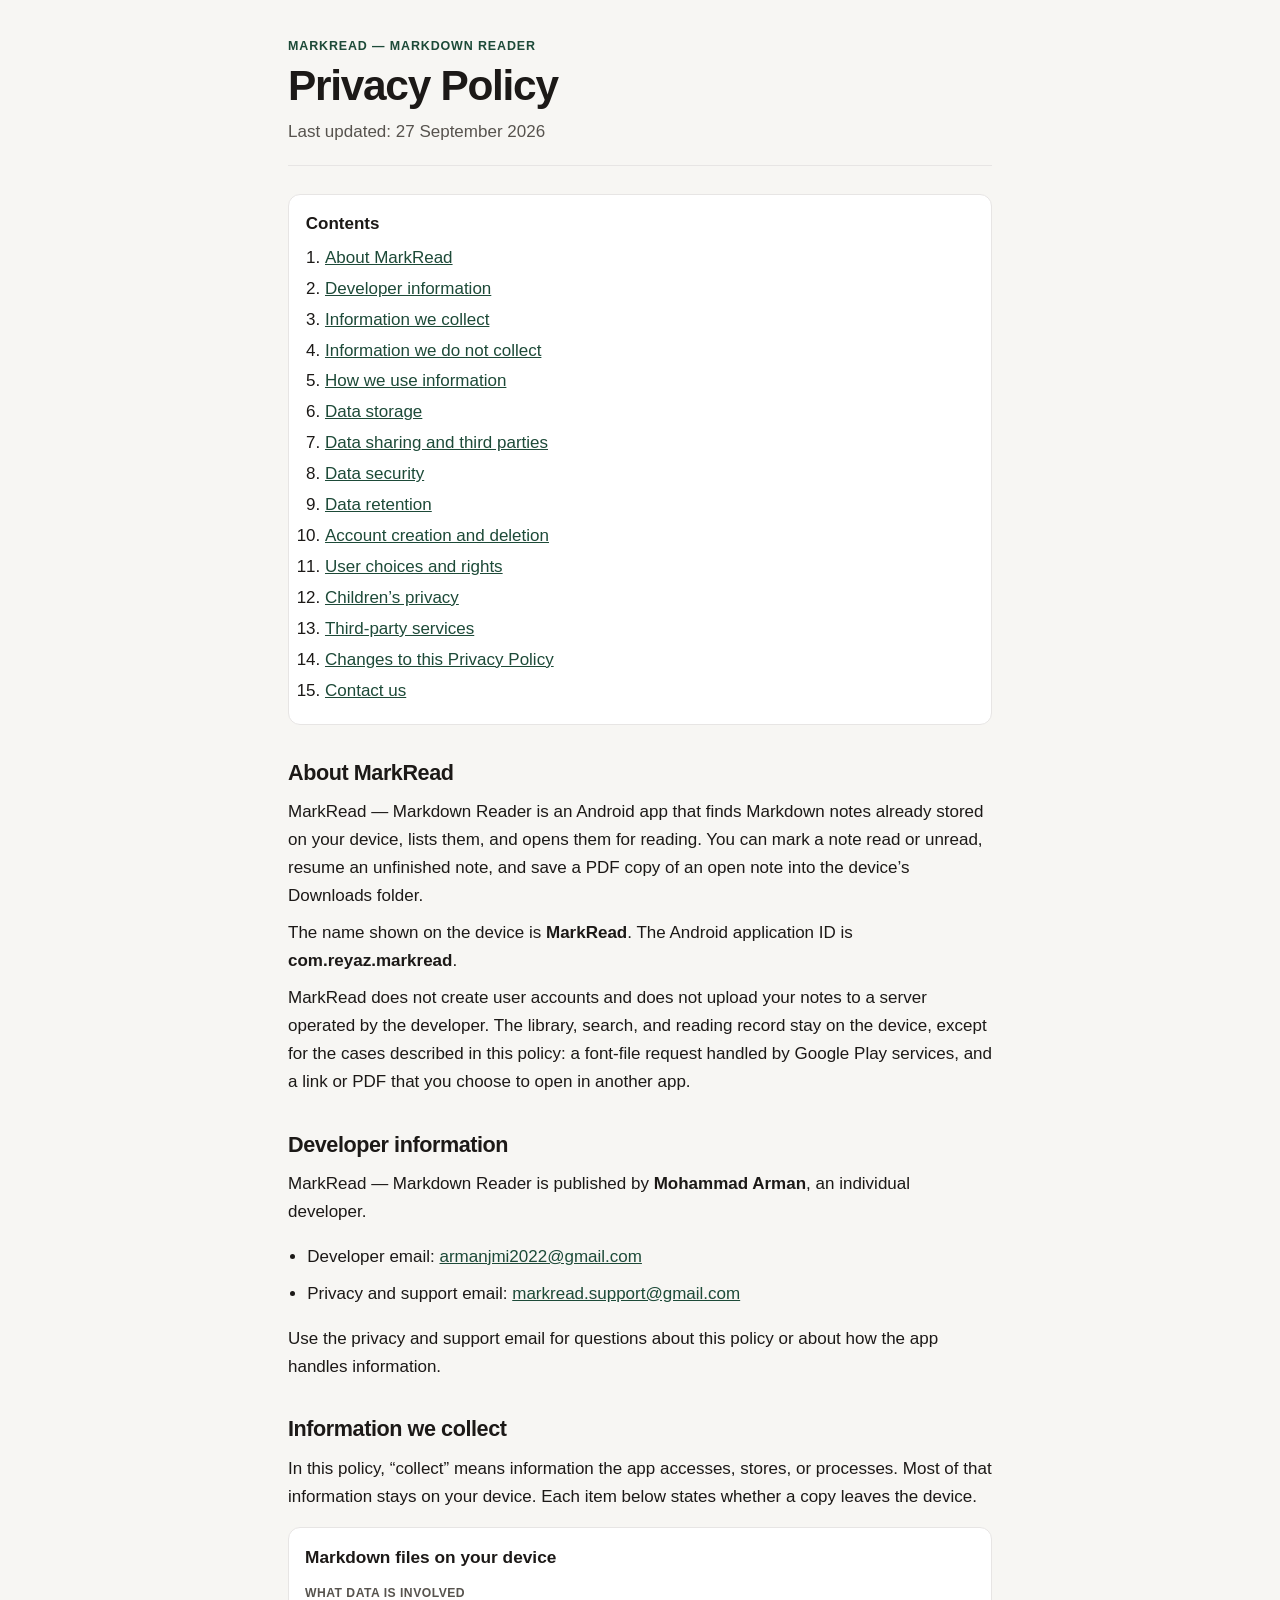
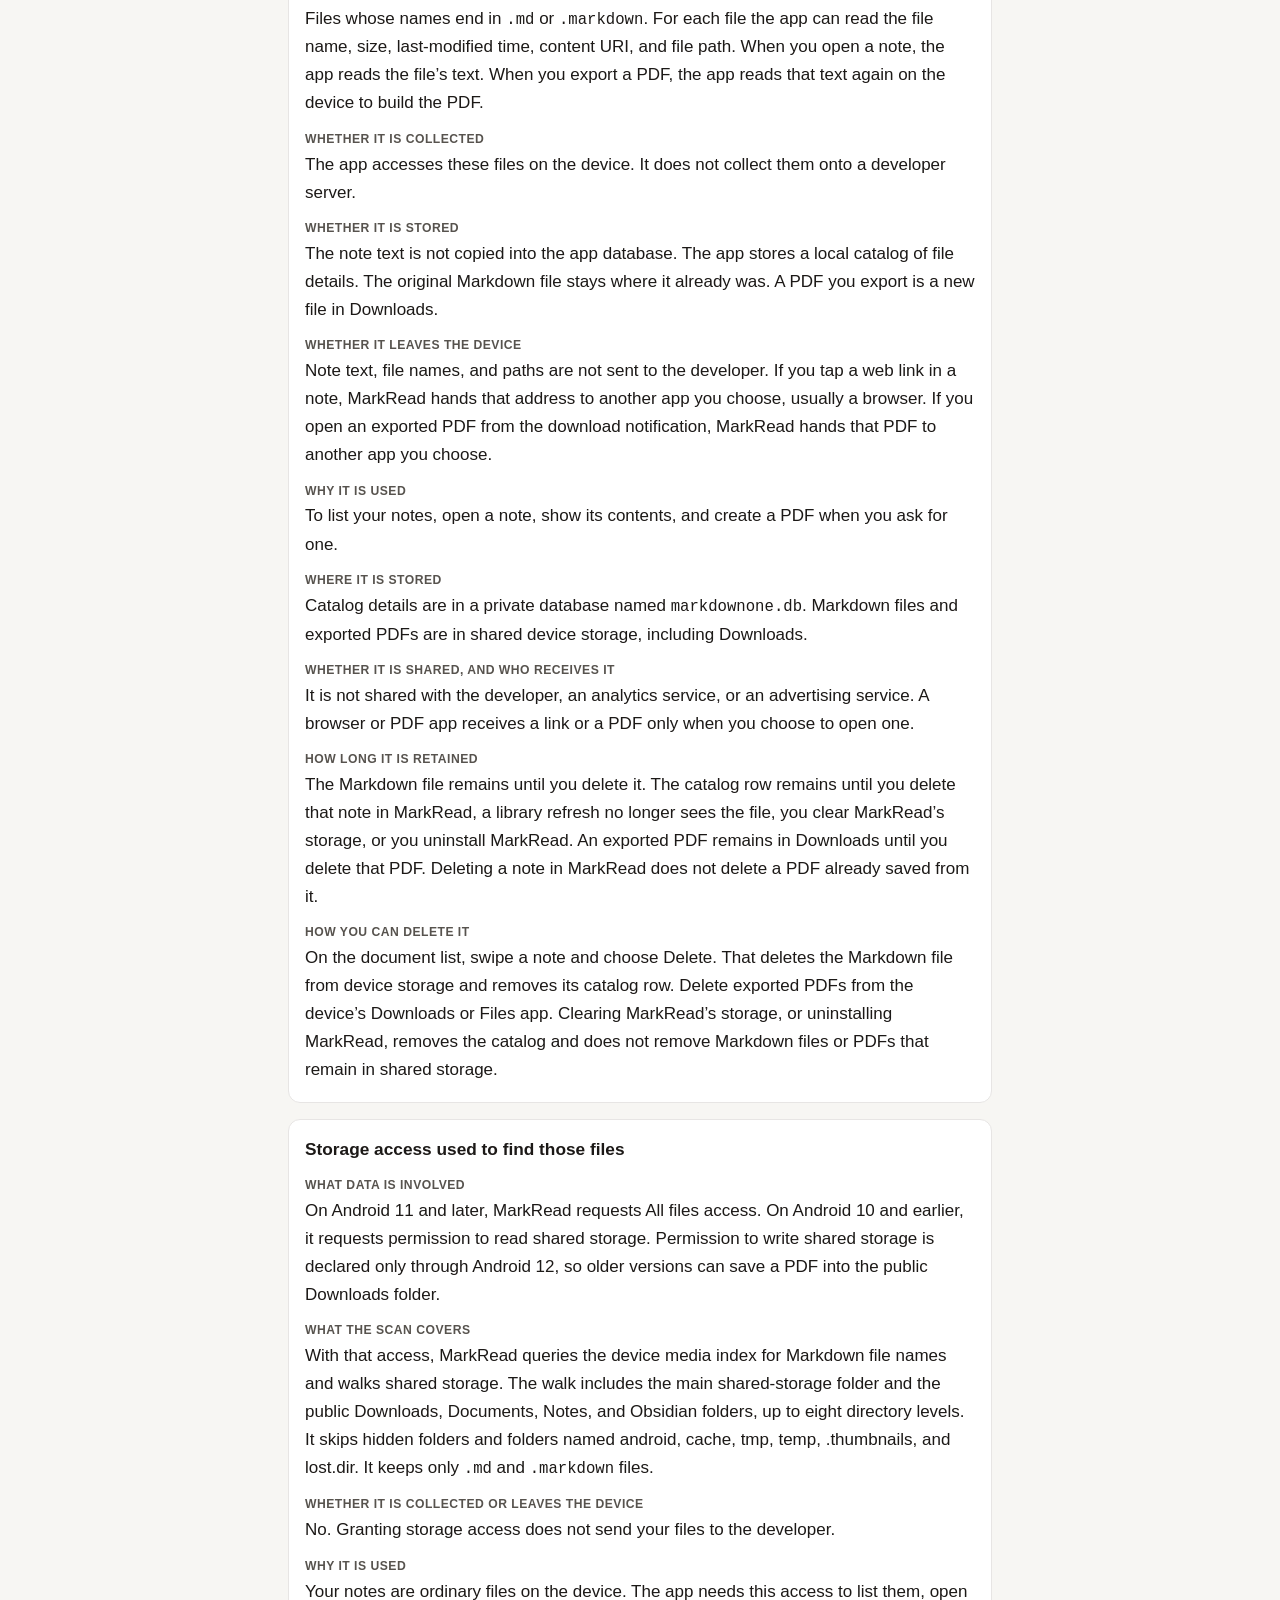
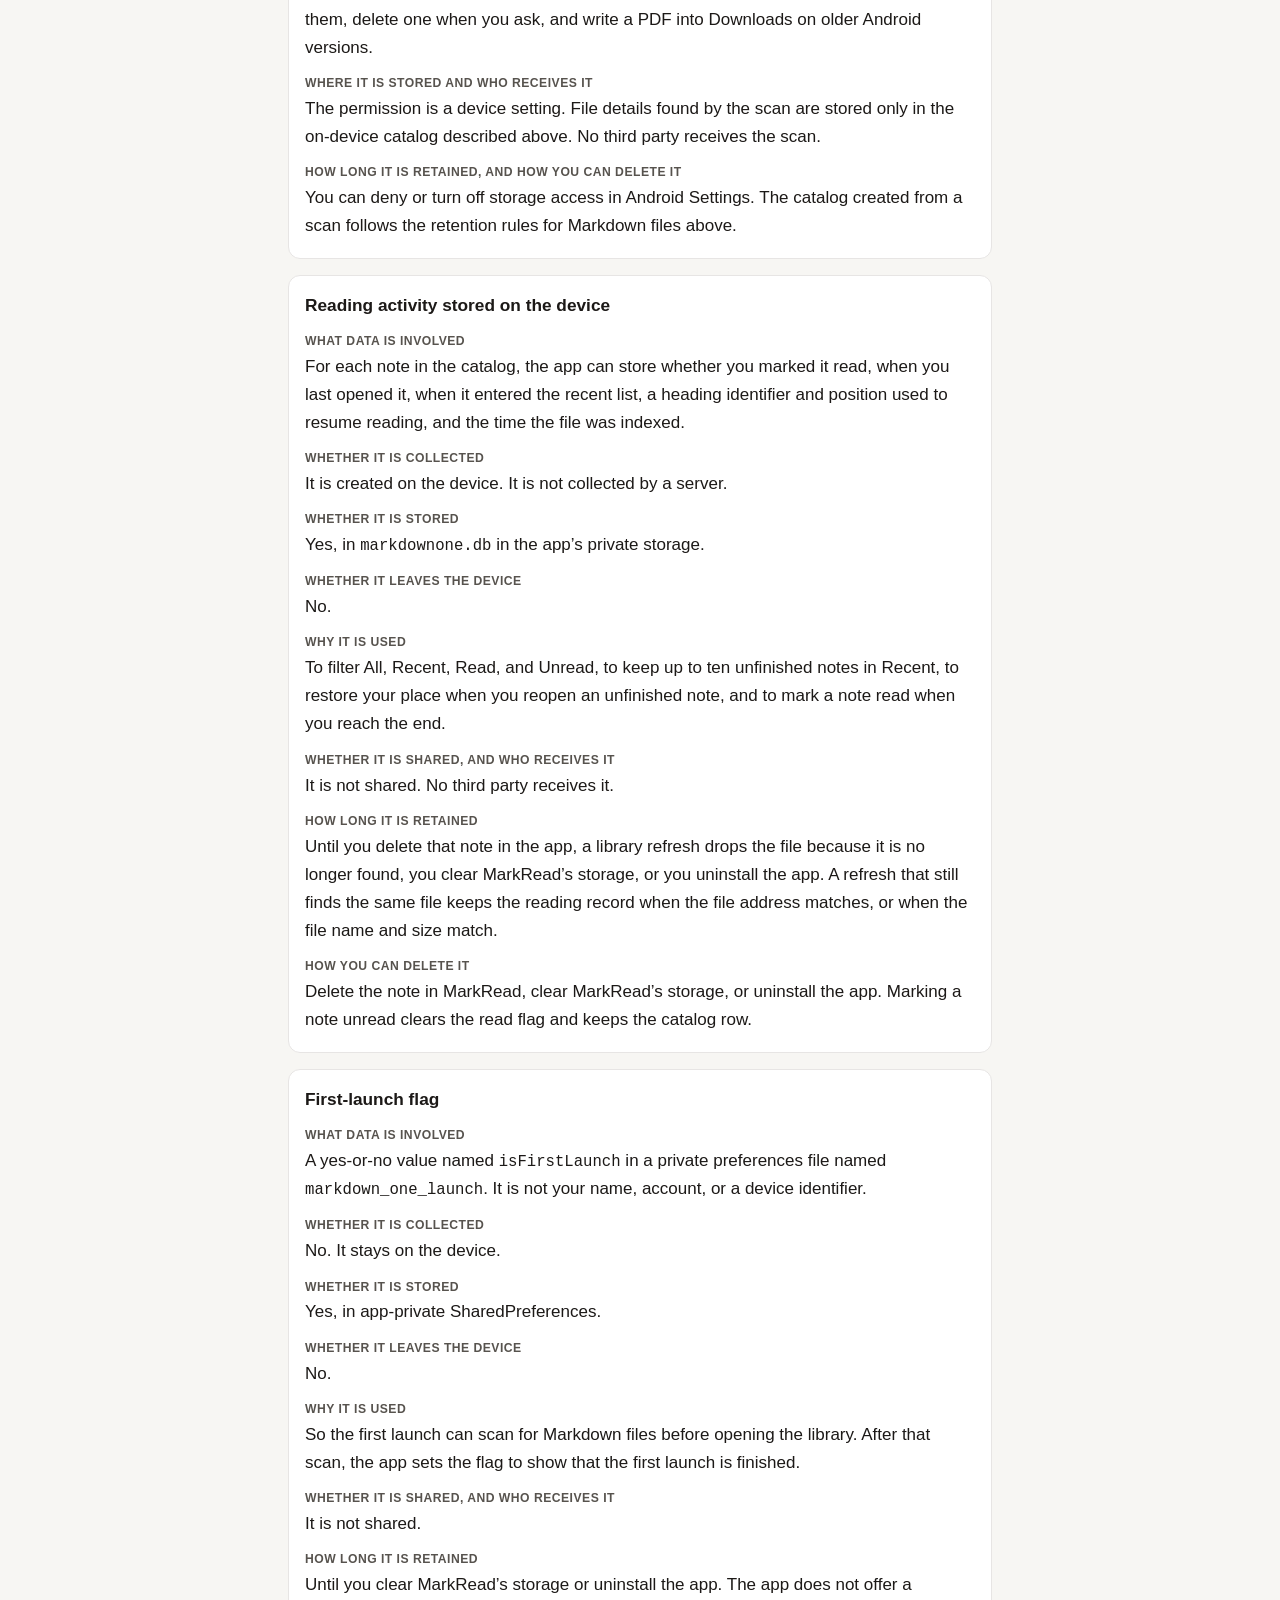
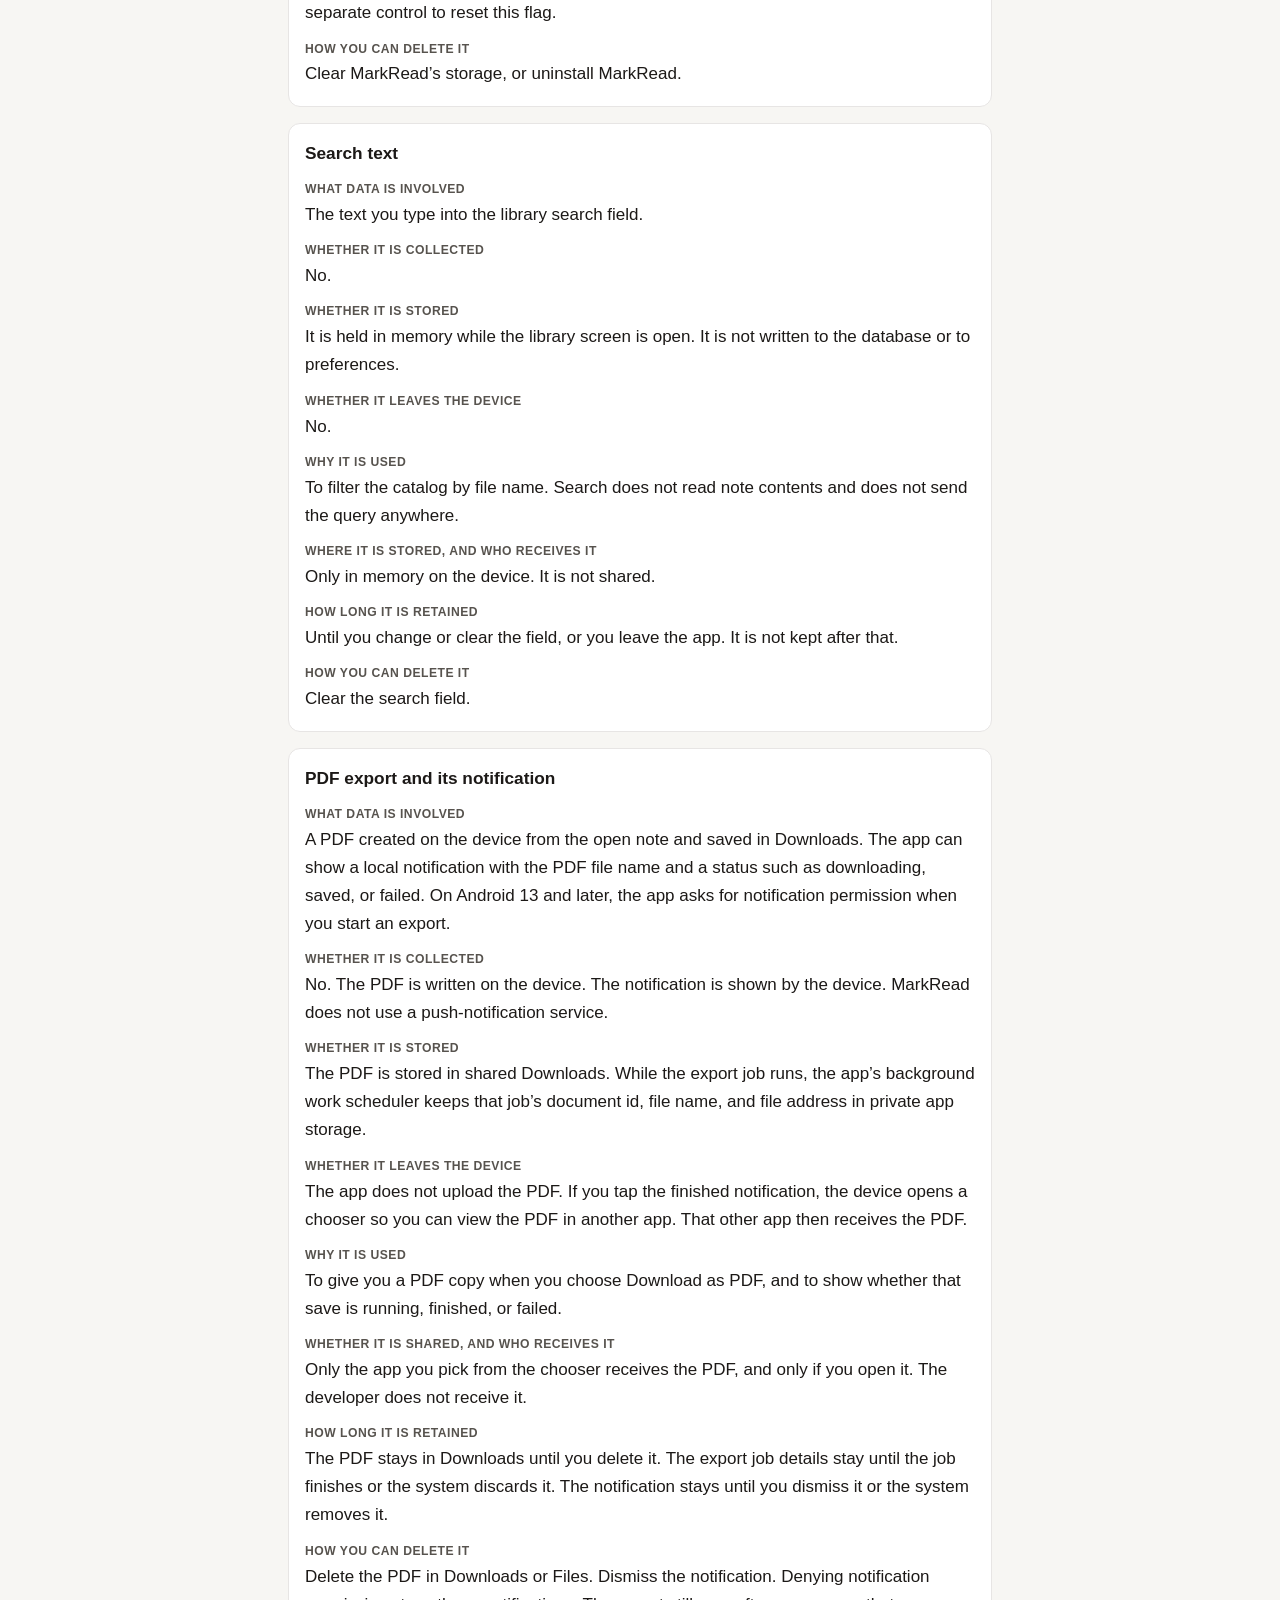
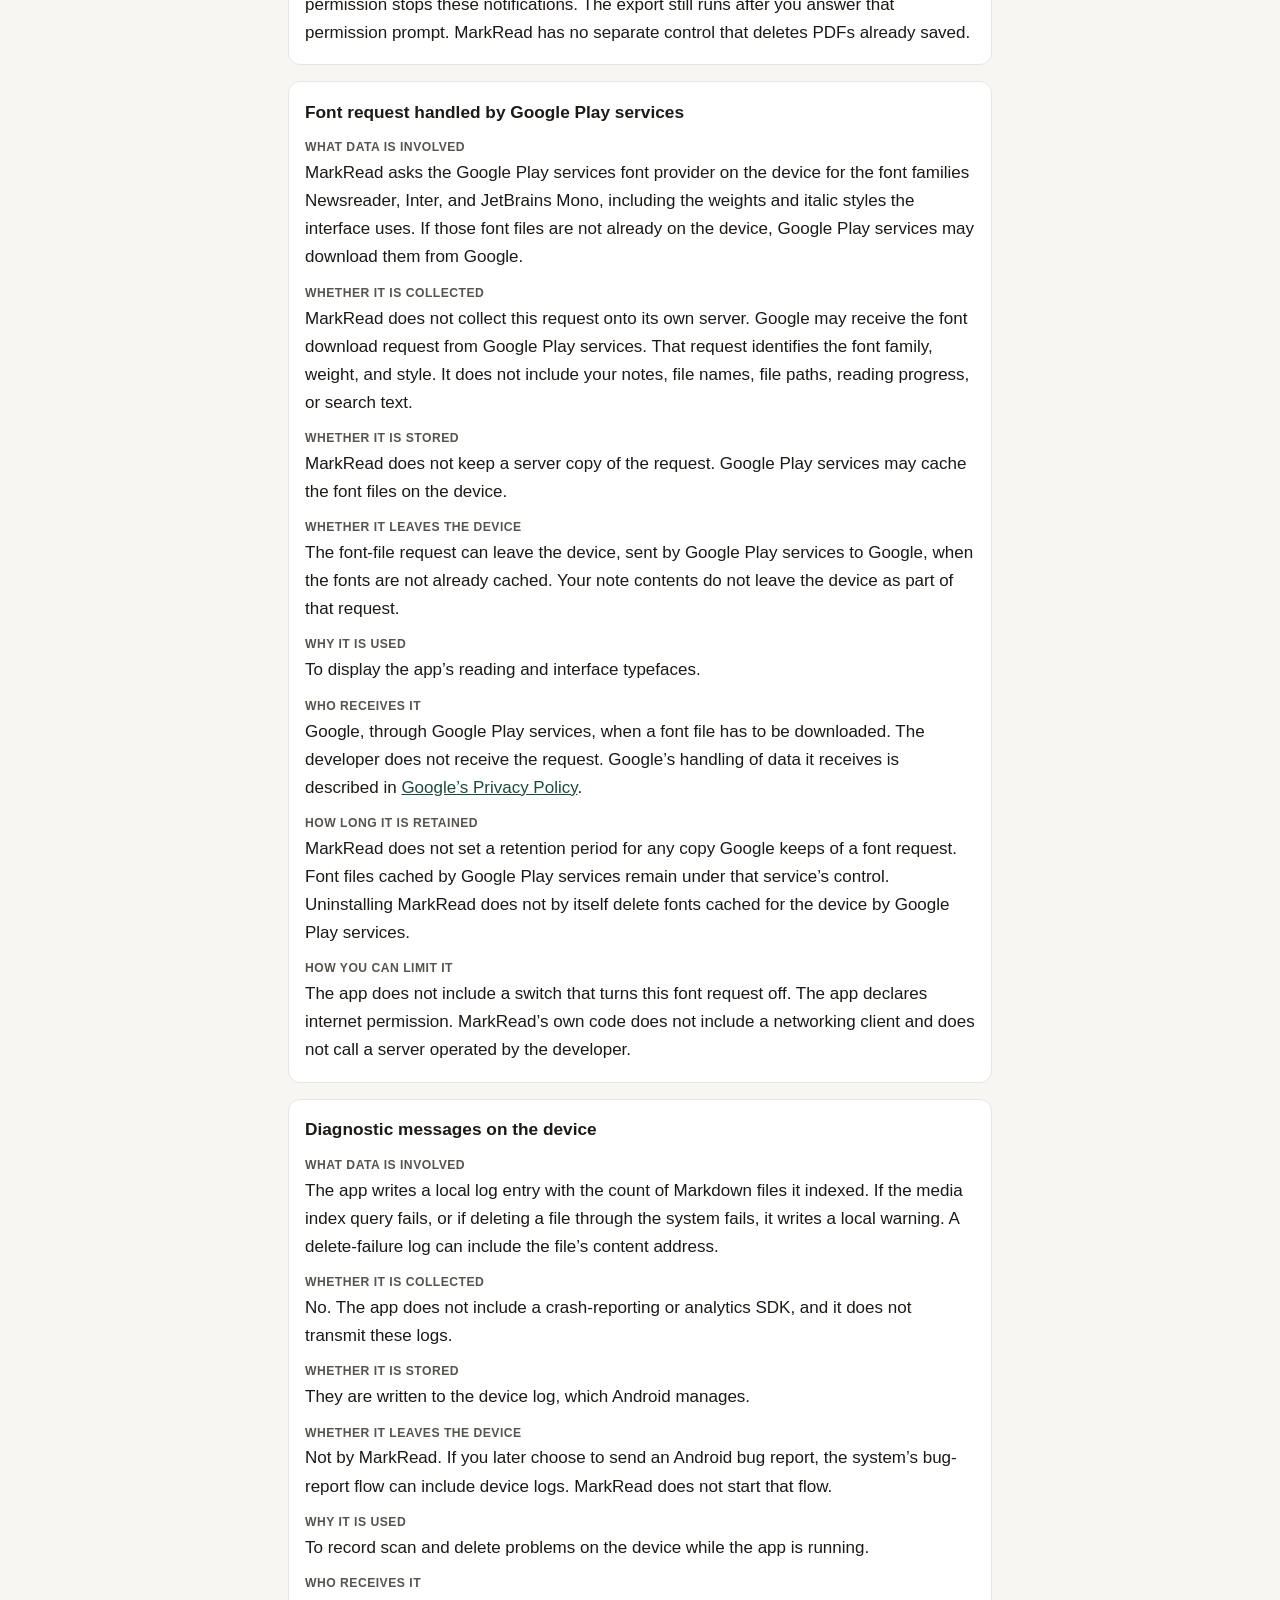
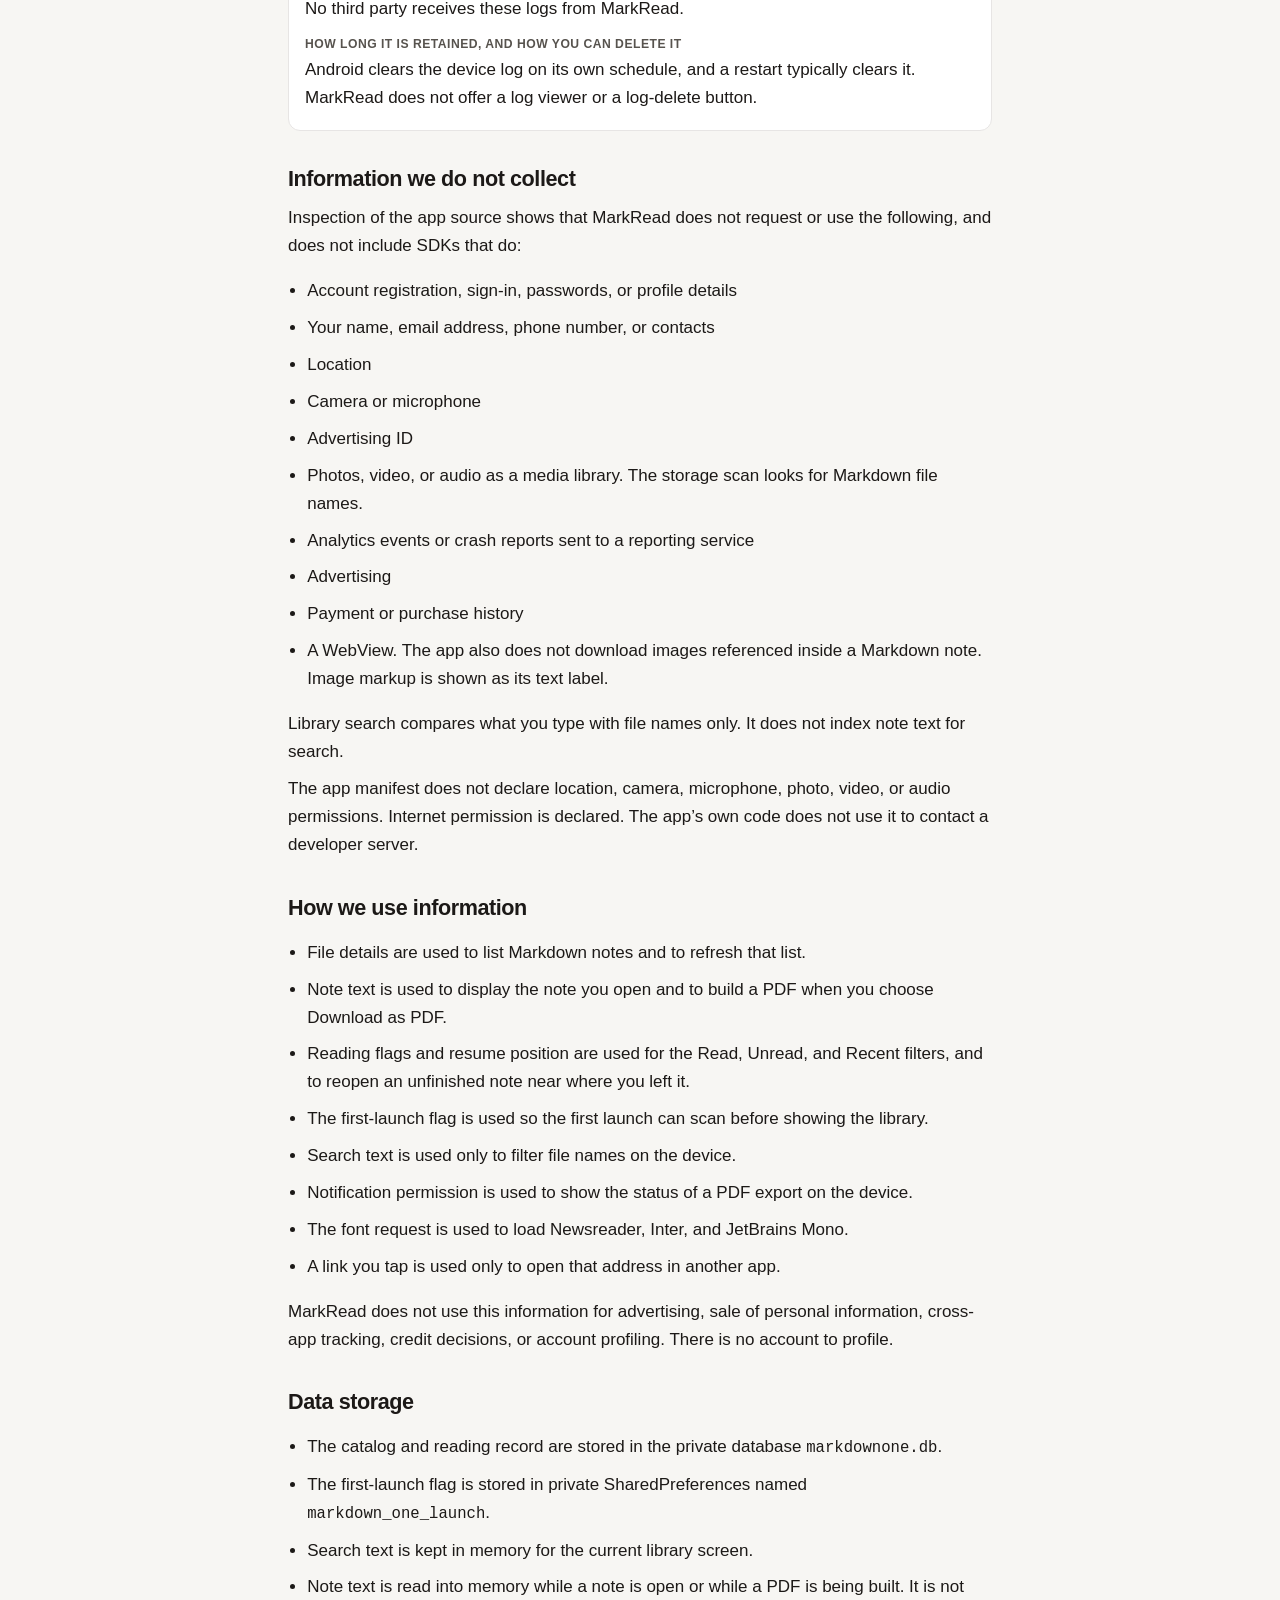
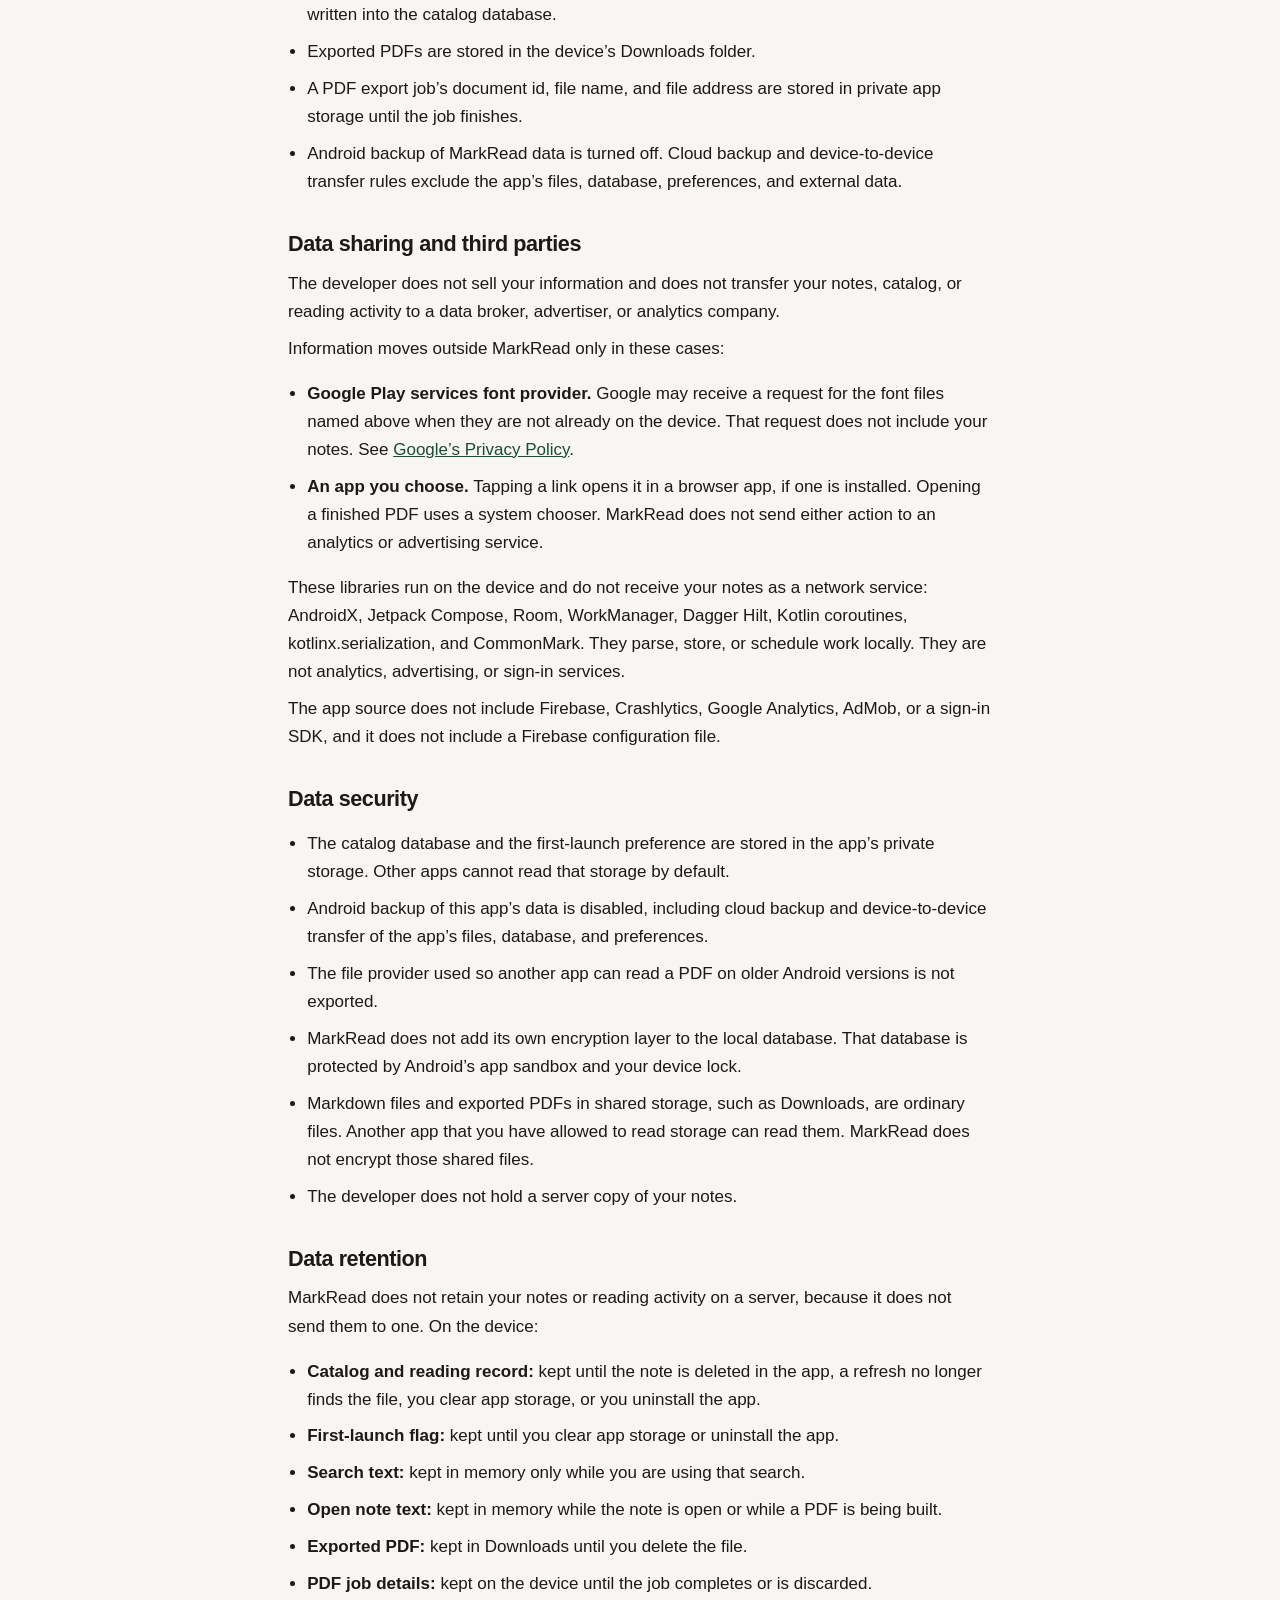
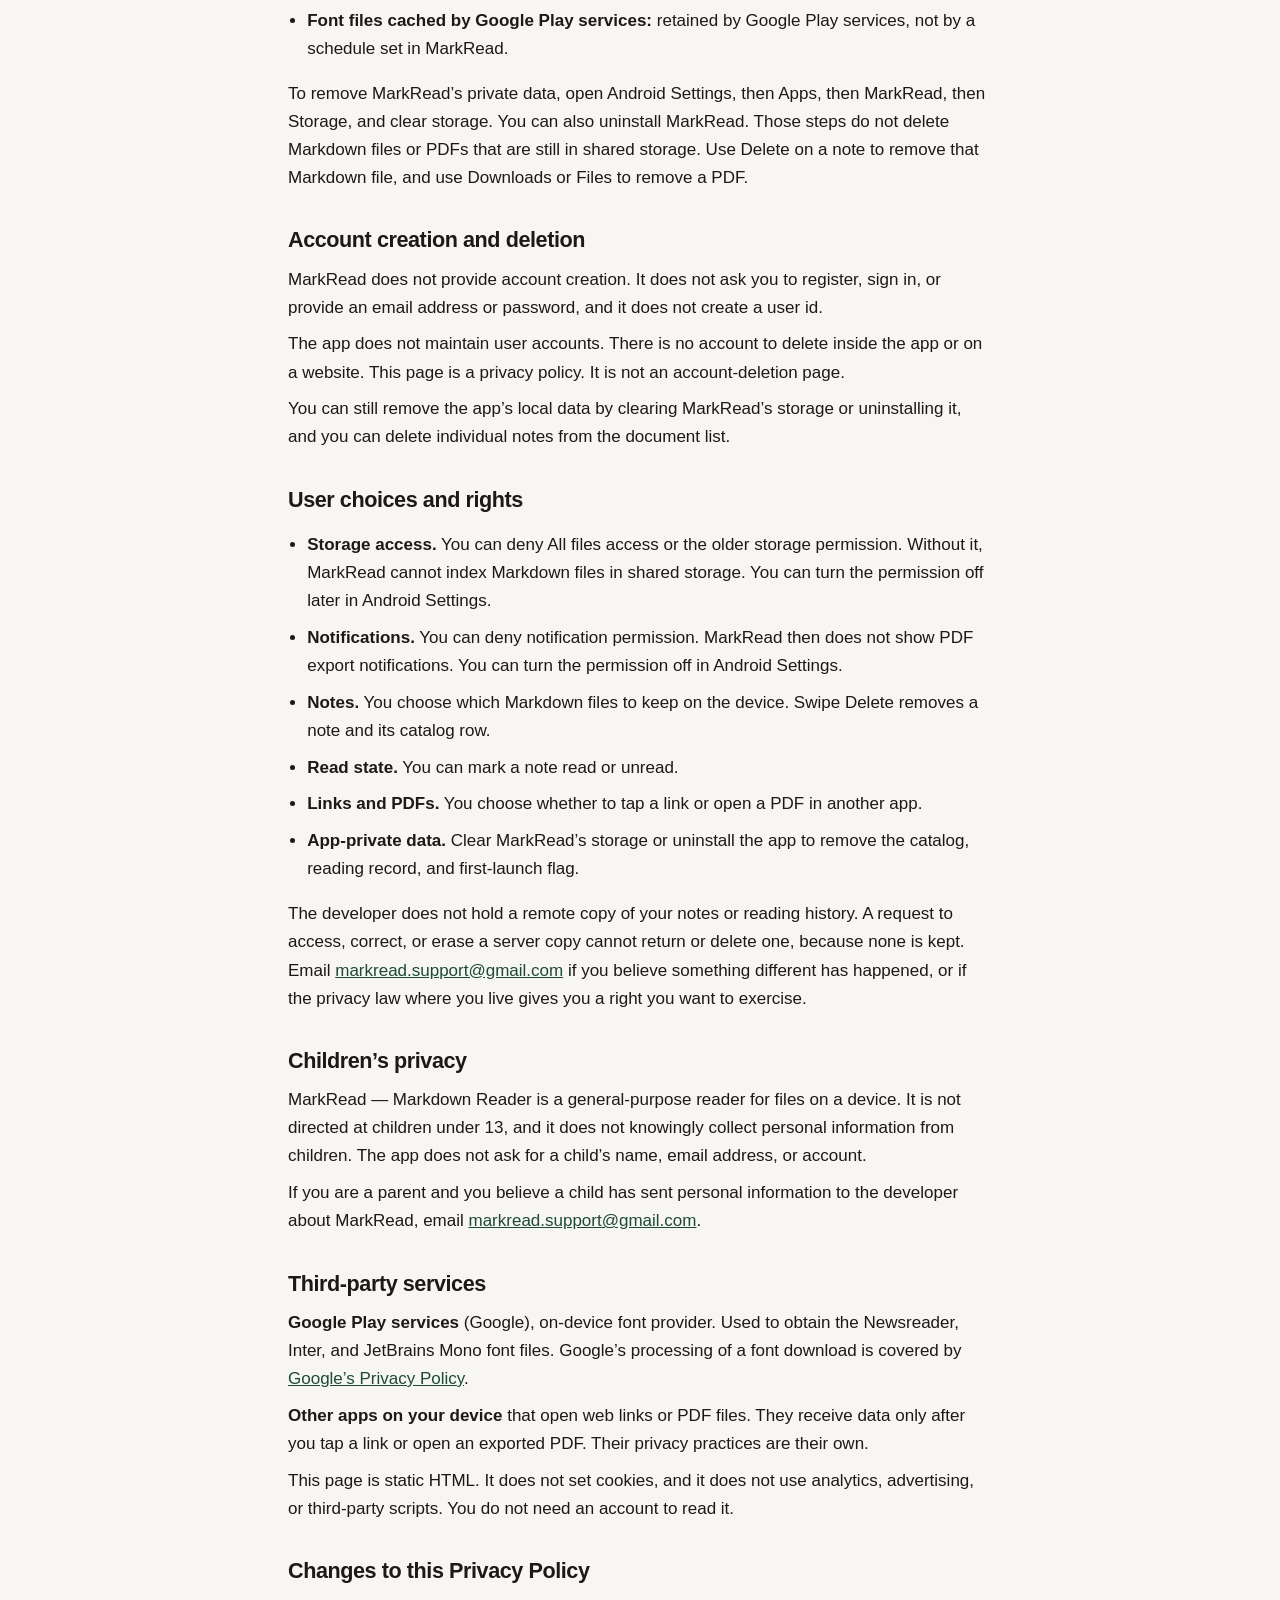
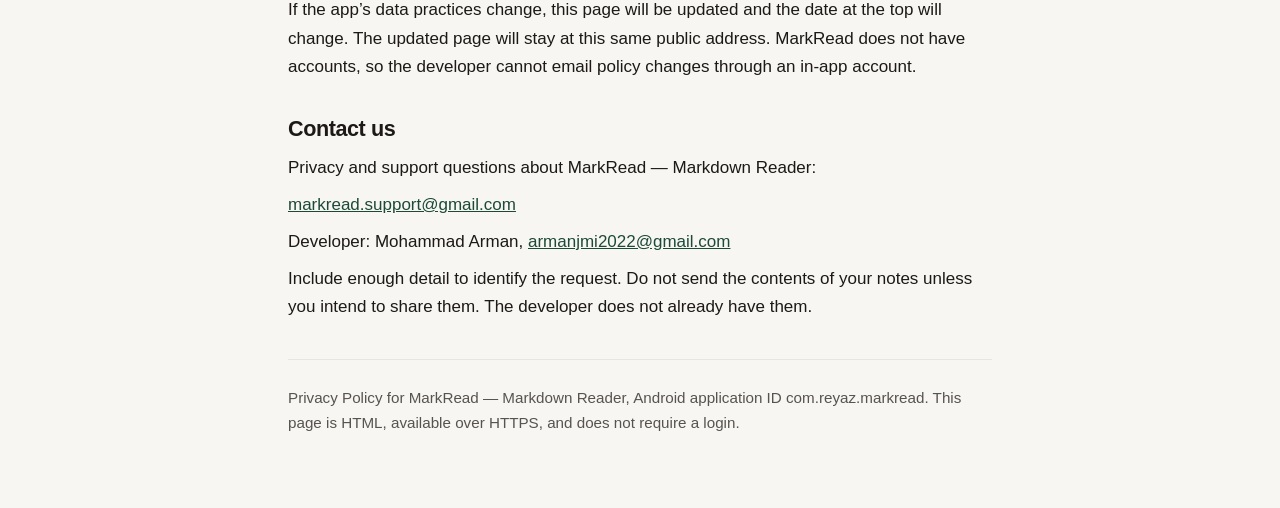
==== index.html @ d911f07b "Publish the MarkRead privacy policy as a public static page. Co-authored-by: Cursor <cursoragent@cur" ====
<!DOCTYPE html>
<html lang="en">
<head>
  <meta charset="utf-8">
  <meta name="viewport" content="width=device-width, initial-scale=1">
  <meta name="robots" content="index, follow">
  <title>Privacy Policy — MarkRead — Markdown Reader</title>
  <meta name="description" content="Privacy Policy for MarkRead — Markdown Reader, an Android app that reads Markdown files stored on your device.">
  <link rel="stylesheet" href="style.css">
</head>
<body>
  <main class="wrap">
    <header class="site">
      <p class="eyebrow">MarkRead — Markdown Reader</p>
      <h1>Privacy Policy</h1>
      <p class="updated">Last updated: <time datetime="2026-09-27">27 September 2026</time></p>
    </header>

    <nav class="toc" aria-label="Contents">
      <strong>Contents</strong>
      <ol>
        <li><a href="#about">About MarkRead</a></li>
        <li><a href="#developer">Developer information</a></li>
        <li><a href="#collect">Information we collect</a></li>
        <li><a href="#not-collected">Information we do not collect</a></li>
        <li><a href="#use">How we use information</a></li>
        <li><a href="#storage">Data storage</a></li>
        <li><a href="#sharing">Data sharing and third parties</a></li>
        <li><a href="#security">Data security</a></li>
        <li><a href="#retention">Data retention</a></li>
        <li><a href="#accounts">Account creation and deletion</a></li>
        <li><a href="#choices">User choices and rights</a></li>
        <li><a href="#children">Children’s privacy</a></li>
        <li><a href="#services">Third-party services</a></li>
        <li><a href="#changes">Changes to this Privacy Policy</a></li>
        <li><a href="#contact">Contact us</a></li>
      </ol>
    </nav>

    <section id="about">
      <h2>About MarkRead</h2>
      <p>MarkRead — Markdown Reader is an Android app that finds Markdown notes already stored on your device, lists them, and opens them for reading. You can mark a note read or unread, resume an unfinished note, and save a PDF copy of an open note into the device’s Downloads folder.</p>
      <p>The name shown on the device is <strong>MarkRead</strong>. The Android application ID is <strong>com.reyaz.markread</strong>.</p>
      <p>MarkRead does not create user accounts and does not upload your notes to a server operated by the developer. The library, search, and reading record stay on the device, except for the cases described in this policy: a font-file request handled by Google Play services, and a link or PDF that you choose to open in another app.</p>
    </section>

    <section id="developer">
      <h2>Developer information</h2>
      <p>MarkRead — Markdown Reader is published by <strong>Mohammad Arman</strong>, an individual developer.</p>
      <ul>
        <li>Developer email: <a href="mailto:armanjmi2022@gmail.com">armanjmi2022@gmail.com</a></li>
        <li>Privacy and support email: <a href="mailto:markread.support@gmail.com">markread.support@gmail.com</a></li>
      </ul>
      <p>Use the privacy and support email for questions about this policy or about how the app handles information.</p>
    </section>

    <section id="collect">
      <h2>Information we collect</h2>
      <p>In this policy, “collect” means information the app accesses, stores, or processes. Most of that information stays on your device. Each item below states whether a copy leaves the device.</p>

      <article class="card">
        <h3>Markdown files on your device</h3>
        <dl>
          <dt>What data is involved</dt>
          <dd>Files whose names end in <code>.md</code> or <code>.markdown</code>. For each file the app can read the file name, size, last-modified time, content URI, and file path. When you open a note, the app reads the file’s text. When you export a PDF, the app reads that text again on the device to build the PDF.</dd>
          <dt>Whether it is collected</dt>
          <dd>The app accesses these files on the device. It does not collect them onto a developer server.</dd>
          <dt>Whether it is stored</dt>
          <dd>The note text is not copied into the app database. The app stores a local catalog of file details. The original Markdown file stays where it already was. A PDF you export is a new file in Downloads.</dd>
          <dt>Whether it leaves the device</dt>
          <dd>Note text, file names, and paths are not sent to the developer. If you tap a web link in a note, MarkRead hands that address to another app you choose, usually a browser. If you open an exported PDF from the download notification, MarkRead hands that PDF to another app you choose.</dd>
          <dt>Why it is used</dt>
          <dd>To list your notes, open a note, show its contents, and create a PDF when you ask for one.</dd>
          <dt>Where it is stored</dt>
          <dd>Catalog details are in a private database named <code>markdownone.db</code>. Markdown files and exported PDFs are in shared device storage, including Downloads.</dd>
          <dt>Whether it is shared, and who receives it</dt>
          <dd>It is not shared with the developer, an analytics service, or an advertising service. A browser or PDF app receives a link or a PDF only when you choose to open one.</dd>
          <dt>How long it is retained</dt>
          <dd>The Markdown file remains until you delete it. The catalog row remains until you delete that note in MarkRead, a library refresh no longer sees the file, you clear MarkRead’s storage, or you uninstall MarkRead. An exported PDF remains in Downloads until you delete that PDF. Deleting a note in MarkRead does not delete a PDF already saved from it.</dd>
          <dt>How you can delete it</dt>
          <dd>On the document list, swipe a note and choose Delete. That deletes the Markdown file from device storage and removes its catalog row. Delete exported PDFs from the device’s Downloads or Files app. Clearing MarkRead’s storage, or uninstalling MarkRead, removes the catalog and does not remove Markdown files or PDFs that remain in shared storage.</dd>
        </dl>
      </article>

      <article class="card">
        <h3>Storage access used to find those files</h3>
        <dl>
          <dt>What data is involved</dt>
          <dd>On Android 11 and later, MarkRead requests All files access. On Android 10 and earlier, it requests permission to read shared storage. Permission to write shared storage is declared only through Android 12, so older versions can save a PDF into the public Downloads folder.</dd>
          <dt>What the scan covers</dt>
          <dd>With that access, MarkRead queries the device media index for Markdown file names and walks shared storage. The walk includes the main shared-storage folder and the public Downloads, Documents, Notes, and Obsidian folders, up to eight directory levels. It skips hidden folders and folders named android, cache, tmp, temp, .thumbnails, and lost.dir. It keeps only <code>.md</code> and <code>.markdown</code> files.</dd>
          <dt>Whether it is collected or leaves the device</dt>
          <dd>No. Granting storage access does not send your files to the developer.</dd>
          <dt>Why it is used</dt>
          <dd>Your notes are ordinary files on the device. The app needs this access to list them, open them, delete one when you ask, and write a PDF into Downloads on older Android versions.</dd>
          <dt>Where it is stored and who receives it</dt>
          <dd>The permission is a device setting. File details found by the scan are stored only in the on-device catalog described above. No third party receives the scan.</dd>
          <dt>How long it is retained, and how you can delete it</dt>
          <dd>You can deny or turn off storage access in Android Settings. The catalog created from a scan follows the retention rules for Markdown files above.</dd>
        </dl>
      </article>

      <article class="card">
        <h3>Reading activity stored on the device</h3>
        <dl>
          <dt>What data is involved</dt>
          <dd>For each note in the catalog, the app can store whether you marked it read, when you last opened it, when it entered the recent list, a heading identifier and position used to resume reading, and the time the file was indexed.</dd>
          <dt>Whether it is collected</dt>
          <dd>It is created on the device. It is not collected by a server.</dd>
          <dt>Whether it is stored</dt>
          <dd>Yes, in <code>markdownone.db</code> in the app’s private storage.</dd>
          <dt>Whether it leaves the device</dt>
          <dd>No.</dd>
          <dt>Why it is used</dt>
          <dd>To filter All, Recent, Read, and Unread, to keep up to ten unfinished notes in Recent, to restore your place when you reopen an unfinished note, and to mark a note read when you reach the end.</dd>
          <dt>Whether it is shared, and who receives it</dt>
          <dd>It is not shared. No third party receives it.</dd>
          <dt>How long it is retained</dt>
          <dd>Until you delete that note in the app, a library refresh drops the file because it is no longer found, you clear MarkRead’s storage, or you uninstall the app. A refresh that still finds the same file keeps the reading record when the file address matches, or when the file name and size match.</dd>
          <dt>How you can delete it</dt>
          <dd>Delete the note in MarkRead, clear MarkRead’s storage, or uninstall the app. Marking a note unread clears the read flag and keeps the catalog row.</dd>
        </dl>
      </article>

      <article class="card">
        <h3>First-launch flag</h3>
        <dl>
          <dt>What data is involved</dt>
          <dd>A yes-or-no value named <code>isFirstLaunch</code> in a private preferences file named <code>markdown_one_launch</code>. It is not your name, account, or a device identifier.</dd>
          <dt>Whether it is collected</dt>
          <dd>No. It stays on the device.</dd>
          <dt>Whether it is stored</dt>
          <dd>Yes, in app-private SharedPreferences.</dd>
          <dt>Whether it leaves the device</dt>
          <dd>No.</dd>
          <dt>Why it is used</dt>
          <dd>So the first launch can scan for Markdown files before opening the library. After that scan, the app sets the flag to show that the first launch is finished.</dd>
          <dt>Whether it is shared, and who receives it</dt>
          <dd>It is not shared.</dd>
          <dt>How long it is retained</dt>
          <dd>Until you clear MarkRead’s storage or uninstall the app. The app does not offer a separate control to reset this flag.</dd>
          <dt>How you can delete it</dt>
          <dd>Clear MarkRead’s storage, or uninstall MarkRead.</dd>
        </dl>
      </article>

      <article class="card">
        <h3>Search text</h3>
        <dl>
          <dt>What data is involved</dt>
          <dd>The text you type into the library search field.</dd>
          <dt>Whether it is collected</dt>
          <dd>No.</dd>
          <dt>Whether it is stored</dt>
          <dd>It is held in memory while the library screen is open. It is not written to the database or to preferences.</dd>
          <dt>Whether it leaves the device</dt>
          <dd>No.</dd>
          <dt>Why it is used</dt>
          <dd>To filter the catalog by file name. Search does not read note contents and does not send the query anywhere.</dd>
          <dt>Where it is stored, and who receives it</dt>
          <dd>Only in memory on the device. It is not shared.</dd>
          <dt>How long it is retained</dt>
          <dd>Until you change or clear the field, or you leave the app. It is not kept after that.</dd>
          <dt>How you can delete it</dt>
          <dd>Clear the search field.</dd>
        </dl>
      </article>

      <article class="card">
        <h3>PDF export and its notification</h3>
        <dl>
          <dt>What data is involved</dt>
          <dd>A PDF created on the device from the open note and saved in Downloads. The app can show a local notification with the PDF file name and a status such as downloading, saved, or failed. On Android 13 and later, the app asks for notification permission when you start an export.</dd>
          <dt>Whether it is collected</dt>
          <dd>No. The PDF is written on the device. The notification is shown by the device. MarkRead does not use a push-notification service.</dd>
          <dt>Whether it is stored</dt>
          <dd>The PDF is stored in shared Downloads. While the export job runs, the app’s background work scheduler keeps that job’s document id, file name, and file address in private app storage.</dd>
          <dt>Whether it leaves the device</dt>
          <dd>The app does not upload the PDF. If you tap the finished notification, the device opens a chooser so you can view the PDF in another app. That other app then receives the PDF.</dd>
          <dt>Why it is used</dt>
          <dd>To give you a PDF copy when you choose Download as PDF, and to show whether that save is running, finished, or failed.</dd>
          <dt>Whether it is shared, and who receives it</dt>
          <dd>Only the app you pick from the chooser receives the PDF, and only if you open it. The developer does not receive it.</dd>
          <dt>How long it is retained</dt>
          <dd>The PDF stays in Downloads until you delete it. The export job details stay until the job finishes or the system discards it. The notification stays until you dismiss it or the system removes it.</dd>
          <dt>How you can delete it</dt>
          <dd>Delete the PDF in Downloads or Files. Dismiss the notification. Denying notification permission stops these notifications. The export still runs after you answer that permission prompt. MarkRead has no separate control that deletes PDFs already saved.</dd>
        </dl>
      </article>

      <article class="card">
        <h3>Font request handled by Google Play services</h3>
        <dl>
          <dt>What data is involved</dt>
          <dd>MarkRead asks the Google Play services font provider on the device for the font families Newsreader, Inter, and JetBrains Mono, including the weights and italic styles the interface uses. If those font files are not already on the device, Google Play services may download them from Google.</dd>
          <dt>Whether it is collected</dt>
          <dd>MarkRead does not collect this request onto its own server. Google may receive the font download request from Google Play services. That request identifies the font family, weight, and style. It does not include your notes, file names, file paths, reading progress, or search text.</dd>
          <dt>Whether it is stored</dt>
          <dd>MarkRead does not keep a server copy of the request. Google Play services may cache the font files on the device.</dd>
          <dt>Whether it leaves the device</dt>
          <dd>The font-file request can leave the device, sent by Google Play services to Google, when the fonts are not already cached. Your note contents do not leave the device as part of that request.</dd>
          <dt>Why it is used</dt>
          <dd>To display the app’s reading and interface typefaces.</dd>
          <dt>Who receives it</dt>
          <dd>Google, through Google Play services, when a font file has to be downloaded. The developer does not receive the request. Google’s handling of data it receives is described in <a href="https://policies.google.com/privacy">Google’s Privacy Policy</a>.</dd>
          <dt>How long it is retained</dt>
          <dd>MarkRead does not set a retention period for any copy Google keeps of a font request. Font files cached by Google Play services remain under that service’s control. Uninstalling MarkRead does not by itself delete fonts cached for the device by Google Play services.</dd>
          <dt>How you can limit it</dt>
          <dd>The app does not include a switch that turns this font request off. The app declares internet permission. MarkRead’s own code does not include a networking client and does not call a server operated by the developer.</dd>
        </dl>
      </article>

      <article class="card">
        <h3>Diagnostic messages on the device</h3>
        <dl>
          <dt>What data is involved</dt>
          <dd>The app writes a local log entry with the count of Markdown files it indexed. If the media index query fails, or if deleting a file through the system fails, it writes a local warning. A delete-failure log can include the file’s content address.</dd>
          <dt>Whether it is collected</dt>
          <dd>No. The app does not include a crash-reporting or analytics SDK, and it does not transmit these logs.</dd>
          <dt>Whether it is stored</dt>
          <dd>They are written to the device log, which Android manages.</dd>
          <dt>Whether it leaves the device</dt>
          <dd>Not by MarkRead. If you later choose to send an Android bug report, the system’s bug-report flow can include device logs. MarkRead does not start that flow.</dd>
          <dt>Why it is used</dt>
          <dd>To record scan and delete problems on the device while the app is running.</dd>
          <dt>Who receives it</dt>
          <dd>No third party receives these logs from MarkRead.</dd>
          <dt>How long it is retained, and how you can delete it</dt>
          <dd>Android clears the device log on its own schedule, and a restart typically clears it. MarkRead does not offer a log viewer or a log-delete button.</dd>
        </dl>
      </article>
    </section>

    <section id="not-collected">
      <h2>Information we do not collect</h2>
      <p>Inspection of the app source shows that MarkRead does not request or use the following, and does not include SDKs that do:</p>
      <ul>
        <li>Account registration, sign-in, passwords, or profile details</li>
        <li>Your name, email address, phone number, or contacts</li>
        <li>Location</li>
        <li>Camera or microphone</li>
        <li>Advertising ID</li>
        <li>Photos, video, or audio as a media library. The storage scan looks for Markdown file names.</li>
        <li>Analytics events or crash reports sent to a reporting service</li>
        <li>Advertising</li>
        <li>Payment or purchase history</li>
        <li>A WebView. The app also does not download images referenced inside a Markdown note. Image markup is shown as its text label.</li>
      </ul>
      <p>Library search compares what you type with file names only. It does not index note text for search.</p>
      <p>The app manifest does not declare location, camera, microphone, photo, video, or audio permissions. Internet permission is declared. The app’s own code does not use it to contact a developer server.</p>
    </section>

    <section id="use">
      <h2>How we use information</h2>
      <ul>
        <li>File details are used to list Markdown notes and to refresh that list.</li>
        <li>Note text is used to display the note you open and to build a PDF when you choose Download as PDF.</li>
        <li>Reading flags and resume position are used for the Read, Unread, and Recent filters, and to reopen an unfinished note near where you left it.</li>
        <li>The first-launch flag is used so the first launch can scan before showing the library.</li>
        <li>Search text is used only to filter file names on the device.</li>
        <li>Notification permission is used to show the status of a PDF export on the device.</li>
        <li>The font request is used to load Newsreader, Inter, and JetBrains Mono.</li>
        <li>A link you tap is used only to open that address in another app.</li>
      </ul>
      <p>MarkRead does not use this information for advertising, sale of personal information, cross-app tracking, credit decisions, or account profiling. There is no account to profile.</p>
    </section>

    <section id="storage">
      <h2>Data storage</h2>
      <ul>
        <li>The catalog and reading record are stored in the private database <code>markdownone.db</code>.</li>
        <li>The first-launch flag is stored in private SharedPreferences named <code>markdown_one_launch</code>.</li>
        <li>Search text is kept in memory for the current library screen.</li>
        <li>Note text is read into memory while a note is open or while a PDF is being built. It is not written into the catalog database.</li>
        <li>Exported PDFs are stored in the device’s Downloads folder.</li>
        <li>A PDF export job’s document id, file name, and file address are stored in private app storage until the job finishes.</li>
        <li>Android backup of MarkRead data is turned off. Cloud backup and device-to-device transfer rules exclude the app’s files, database, preferences, and external data.</li>
      </ul>
    </section>

    <section id="sharing">
      <h2>Data sharing and third parties</h2>
      <p>The developer does not sell your information and does not transfer your notes, catalog, or reading activity to a data broker, advertiser, or analytics company.</p>
      <p>Information moves outside MarkRead only in these cases:</p>
      <ul>
        <li><strong>Google Play services font provider.</strong> Google may receive a request for the font files named above when they are not already on the device. That request does not include your notes. See <a href="https://policies.google.com/privacy">Google’s Privacy Policy</a>.</li>
        <li><strong>An app you choose.</strong> Tapping a link opens it in a browser app, if one is installed. Opening a finished PDF uses a system chooser. MarkRead does not send either action to an analytics or advertising service.</li>
      </ul>
      <p>These libraries run on the device and do not receive your notes as a network service: AndroidX, Jetpack Compose, Room, WorkManager, Dagger Hilt, Kotlin coroutines, kotlinx.serialization, and CommonMark. They parse, store, or schedule work locally. They are not analytics, advertising, or sign-in services.</p>
      <p>The app source does not include Firebase, Crashlytics, Google Analytics, AdMob, or a sign-in SDK, and it does not include a Firebase configuration file.</p>
    </section>

    <section id="security">
      <h2>Data security</h2>
      <ul>
        <li>The catalog database and the first-launch preference are stored in the app’s private storage. Other apps cannot read that storage by default.</li>
        <li>Android backup of this app’s data is disabled, including cloud backup and device-to-device transfer of the app’s files, database, and preferences.</li>
        <li>The file provider used so another app can read a PDF on older Android versions is not exported.</li>
        <li>MarkRead does not add its own encryption layer to the local database. That database is protected by Android’s app sandbox and your device lock.</li>
        <li>Markdown files and exported PDFs in shared storage, such as Downloads, are ordinary files. Another app that you have allowed to read storage can read them. MarkRead does not encrypt those shared files.</li>
        <li>The developer does not hold a server copy of your notes.</li>
      </ul>
    </section>

    <section id="retention">
      <h2>Data retention</h2>
      <p>MarkRead does not retain your notes or reading activity on a server, because it does not send them to one. On the device:</p>
      <ul>
        <li><strong>Catalog and reading record:</strong> kept until the note is deleted in the app, a refresh no longer finds the file, you clear app storage, or you uninstall the app.</li>
        <li><strong>First-launch flag:</strong> kept until you clear app storage or uninstall the app.</li>
        <li><strong>Search text:</strong> kept in memory only while you are using that search.</li>
        <li><strong>Open note text:</strong> kept in memory while the note is open or while a PDF is being built.</li>
        <li><strong>Exported PDF:</strong> kept in Downloads until you delete the file.</li>
        <li><strong>PDF job details:</strong> kept on the device until the job completes or is discarded.</li>
        <li><strong>Font files cached by Google Play services:</strong> retained by Google Play services, not by a schedule set in MarkRead.</li>
      </ul>
      <p>To remove MarkRead’s private data, open Android Settings, then Apps, then MarkRead, then Storage, and clear storage. You can also uninstall MarkRead. Those steps do not delete Markdown files or PDFs that are still in shared storage. Use Delete on a note to remove that Markdown file, and use Downloads or Files to remove a PDF.</p>
    </section>

    <section id="accounts">
      <h2>Account creation and deletion</h2>
      <p>MarkRead does not provide account creation. It does not ask you to register, sign in, or provide an email address or password, and it does not create a user id.</p>
      <p>The app does not maintain user accounts. There is no account to delete inside the app or on a website. This page is a privacy policy. It is not an account-deletion page.</p>
      <p>You can still remove the app’s local data by clearing MarkRead’s storage or uninstalling it, and you can delete individual notes from the document list.</p>
    </section>

    <section id="choices">
      <h2>User choices and rights</h2>
      <ul>
        <li><strong>Storage access.</strong> You can deny All files access or the older storage permission. Without it, MarkRead cannot index Markdown files in shared storage. You can turn the permission off later in Android Settings.</li>
        <li><strong>Notifications.</strong> You can deny notification permission. MarkRead then does not show PDF export notifications. You can turn the permission off in Android Settings.</li>
        <li><strong>Notes.</strong> You choose which Markdown files to keep on the device. Swipe Delete removes a note and its catalog row.</li>
        <li><strong>Read state.</strong> You can mark a note read or unread.</li>
        <li><strong>Links and PDFs.</strong> You choose whether to tap a link or open a PDF in another app.</li>
        <li><strong>App-private data.</strong> Clear MarkRead’s storage or uninstall the app to remove the catalog, reading record, and first-launch flag.</li>
      </ul>
      <p>The developer does not hold a remote copy of your notes or reading history. A request to access, correct, or erase a server copy cannot return or delete one, because none is kept. Email <a href="mailto:markread.support@gmail.com">markread.support@gmail.com</a> if you believe something different has happened, or if the privacy law where you live gives you a right you want to exercise.</p>
    </section>

    <section id="children">
      <h2>Children’s privacy</h2>
      <p>MarkRead — Markdown Reader is a general-purpose reader for files on a device. It is not directed at children under 13, and it does not knowingly collect personal information from children. The app does not ask for a child’s name, email address, or account.</p>
      <p>If you are a parent and you believe a child has sent personal information to the developer about MarkRead, email <a href="mailto:markread.support@gmail.com">markread.support@gmail.com</a>.</p>
    </section>

    <section id="services">
      <h2>Third-party services</h2>
      <p><strong>Google Play services</strong> (Google), on-device font provider. Used to obtain the Newsreader, Inter, and JetBrains Mono font files. Google’s processing of a font download is covered by <a href="https://policies.google.com/privacy">Google’s Privacy Policy</a>.</p>
      <p><strong>Other apps on your device</strong> that open web links or PDF files. They receive data only after you tap a link or open an exported PDF. Their privacy practices are their own.</p>
      <p>This page is static HTML. It does not set cookies, and it does not use analytics, advertising, or third-party scripts. You do not need an account to read it.</p>
    </section>

    <section id="changes">
      <h2>Changes to this Privacy Policy</h2>
      <p>If the app’s data practices change, this page will be updated and the date at the top will change. The updated page will stay at this same public address. MarkRead does not have accounts, so the developer cannot email policy changes through an in-app account.</p>
    </section>

    <section id="contact">
      <h2>Contact us</h2>
      <p>Privacy and support questions about MarkRead — Markdown Reader:</p>
      <p><a href="mailto:markread.support@gmail.com">markread.support@gmail.com</a></p>
      <p>Developer: Mohammad Arman, <a href="mailto:armanjmi2022@gmail.com">armanjmi2022@gmail.com</a></p>
      <p>Include enough detail to identify the request. Do not send the contents of your notes unless you intend to share them. The developer does not already have them.</p>
    </section>

    <footer>
      <p>Privacy Policy for MarkRead — Markdown Reader, Android application ID com.reyaz.markread. This page is HTML, available over HTTPS, and does not require a login.</p>
    </footer>
  </main>
</body>
</html>
---- style.css ----
:root {
  color-scheme: light;
  --ink: #1c1917;
  --muted: #57534e;
  --line: #e7e5e4;
  --paper: #f7f6f3;
  --card: #ffffff;
  --accent: #1d4a38;
  --max: 44rem;
}

* {
  box-sizing: border-box;
}

html {
  scroll-behavior: smooth;
}

body {
  margin: 0;
  background: var(--paper);
  color: var(--ink);
  font-family: "Segoe UI", "Helvetica Neue", Helvetica, Arial, sans-serif;
  font-size: 1.0625rem;
  line-height: 1.65;
}

a {
  color: var(--accent);
}

a:hover {
  text-decoration-thickness: 2px;
}

.wrap {
  width: min(100% - 2rem, var(--max));
  margin: 0 auto;
  padding: 2.25rem 0 4rem;
}

header.site {
  margin-bottom: 1.75rem;
  padding-bottom: 1.15rem;
  border-bottom: 1px solid var(--line);
}

.eyebrow {
  margin: 0 0 0.35rem;
  color: var(--accent);
  font-size: 0.78rem;
  font-weight: 650;
  letter-spacing: 0.07em;
  text-transform: uppercase;
}

h1 {
  margin: 0 0 0.55rem;
  font-size: clamp(2rem, 6vw, 2.65rem);
  line-height: 1.12;
  letter-spacing: -0.03em;
}

.updated {
  margin: 0;
  color: var(--muted);
}

nav.toc {
  margin: 1.4rem 0 0.4rem;
  padding: 0.95rem 1.05rem 1rem;
  background: var(--card);
  border: 1px solid var(--line);
  border-radius: 12px;
}

nav.toc ol {
  margin: 0.35rem 0 0;
  padding-left: 1.2rem;
}

nav.toc li {
  margin: 0.18rem 0;
}

section {
  margin: 2.15rem 0;
}

h2 {
  margin: 0 0 0.7rem;
  font-size: 1.35rem;
  line-height: 1.3;
  letter-spacing: -0.02em;
}

h3 {
  margin: 0 0 0.35rem;
  font-size: 1.08rem;
}

p,
li {
  margin: 0.55rem 0;
}

ul,
ol {
  padding-left: 1.2rem;
}

.card {
  margin: 1rem 0;
  padding: 0.95rem 1rem 0.35rem;
  background: var(--card);
  border: 1px solid var(--line);
  border-radius: 12px;
}

dl {
  margin: 0.25rem 0 0.75rem;
}

dt {
  margin-top: 0.7rem;
  font-size: 0.76rem;
  font-weight: 700;
  letter-spacing: 0.04em;
  text-transform: uppercase;
  color: var(--muted);
}

dd {
  margin: 0.12rem 0 0;
}

footer {
  margin-top: 2.4rem;
  padding-top: 1rem;
  border-top: 1px solid var(--line);
  color: var(--muted);
  font-size: 0.95rem;
}

code {
  font-family: Consolas, "Courier New", monospace;
  font-size: 0.92em;
}

@media (max-width: 640px) {
  .wrap {
    width: min(100% - 1.4rem, var(--max));
    padding-top: 1.4rem;
  }

  body {
    font-size: 1rem;
  }

  nav.toc {
    padding-right: 0.75rem;
  }
}
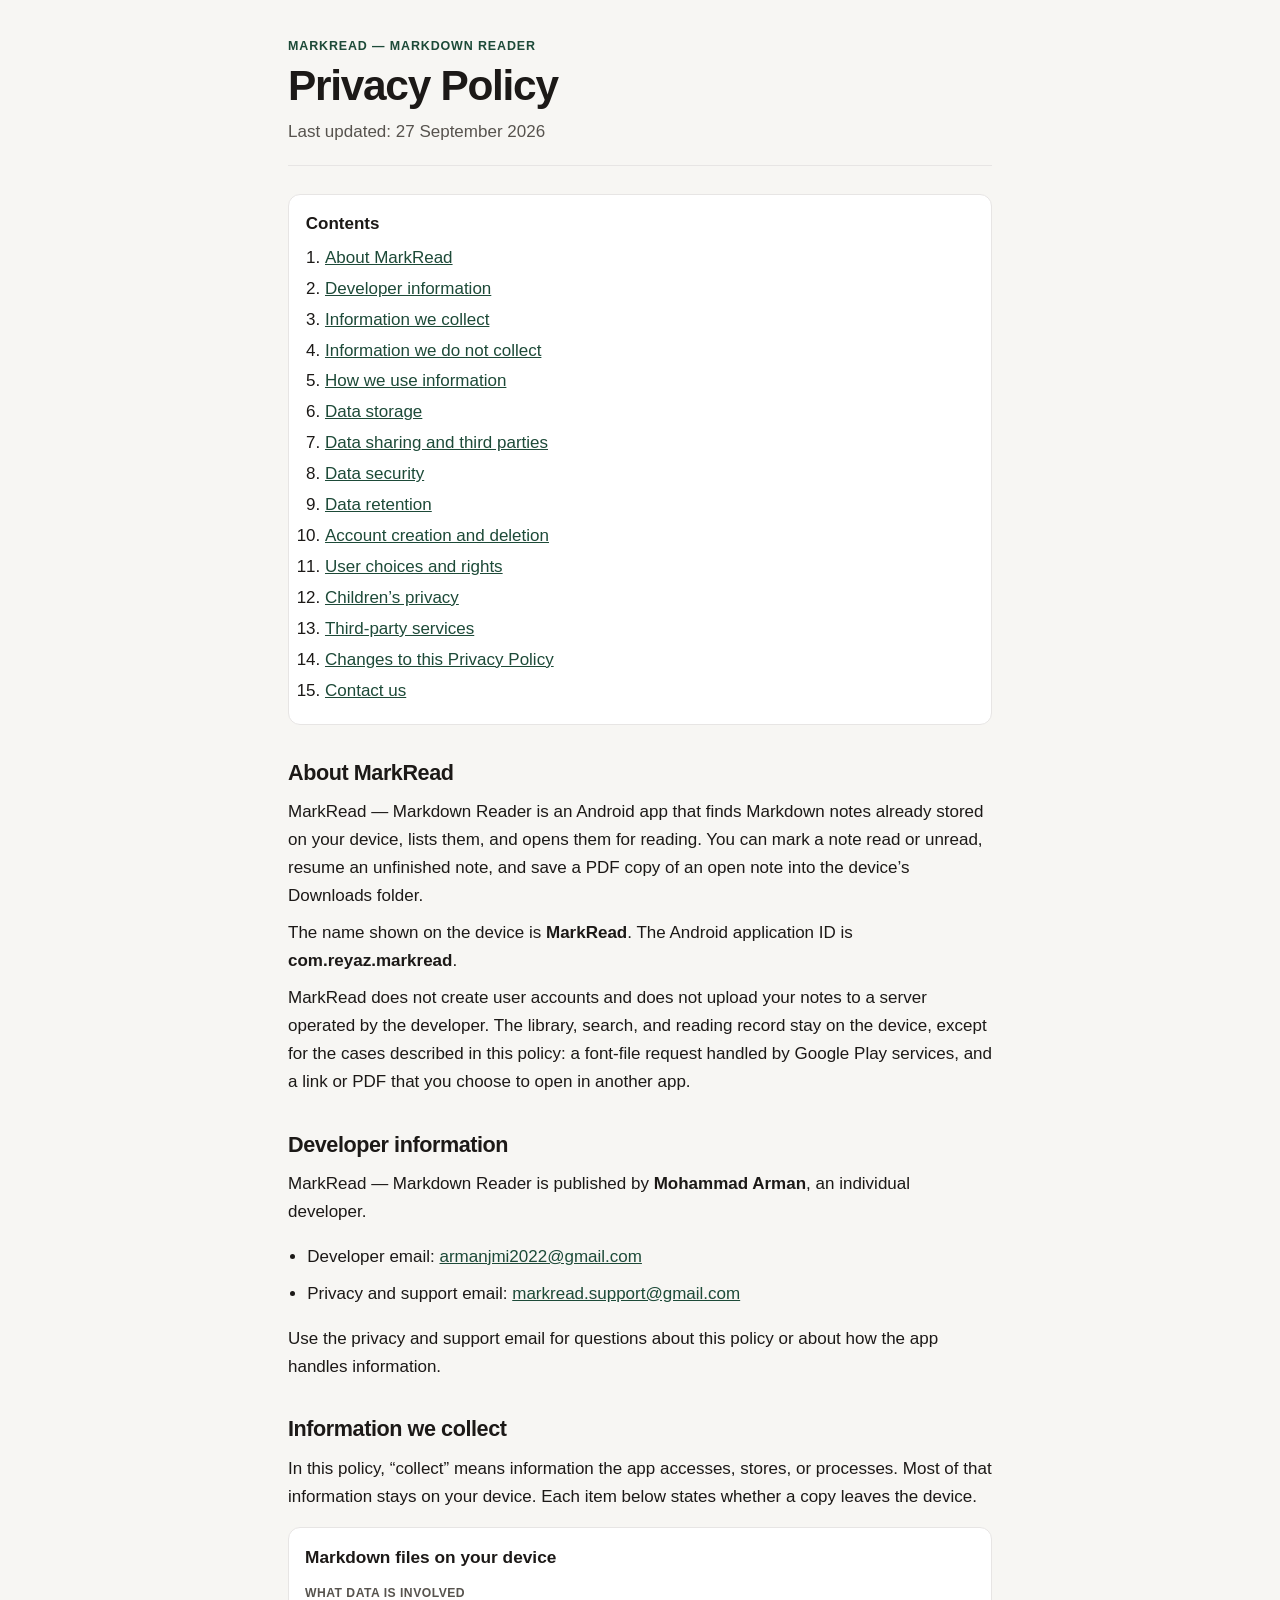
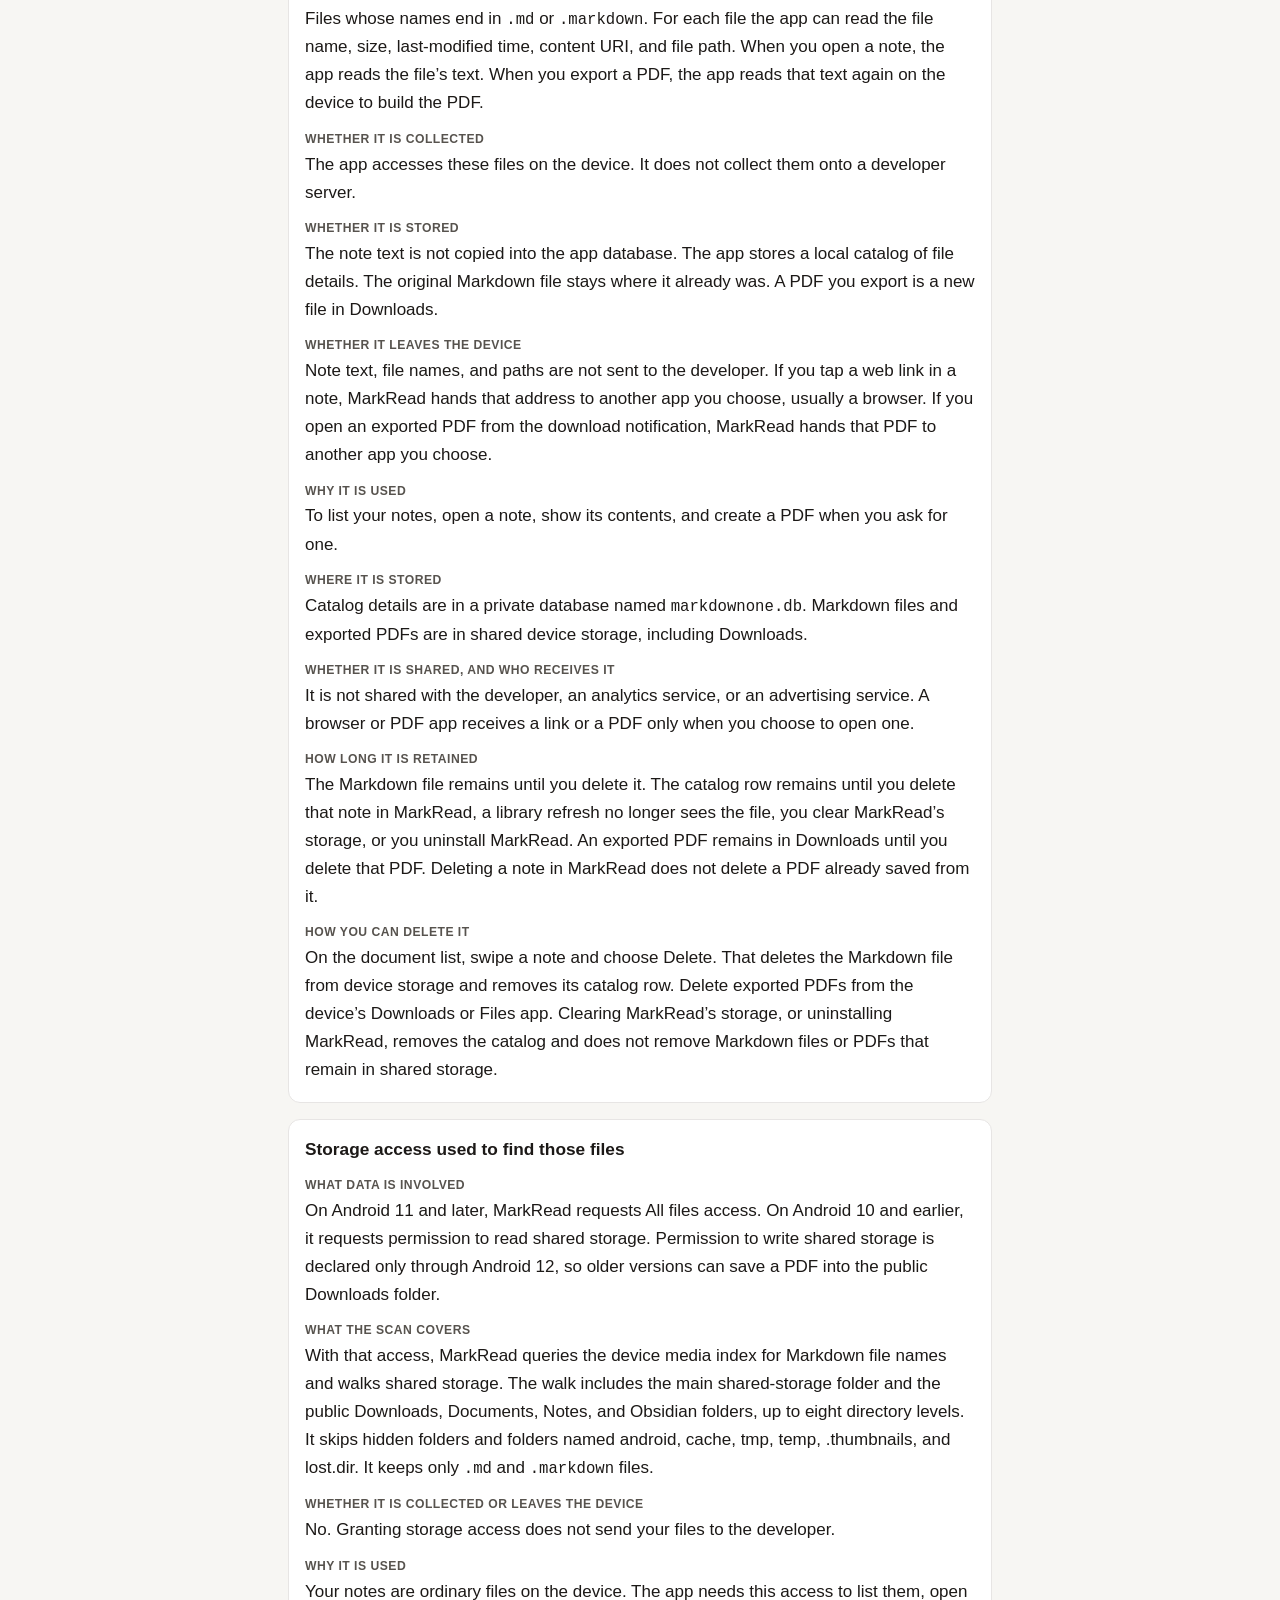
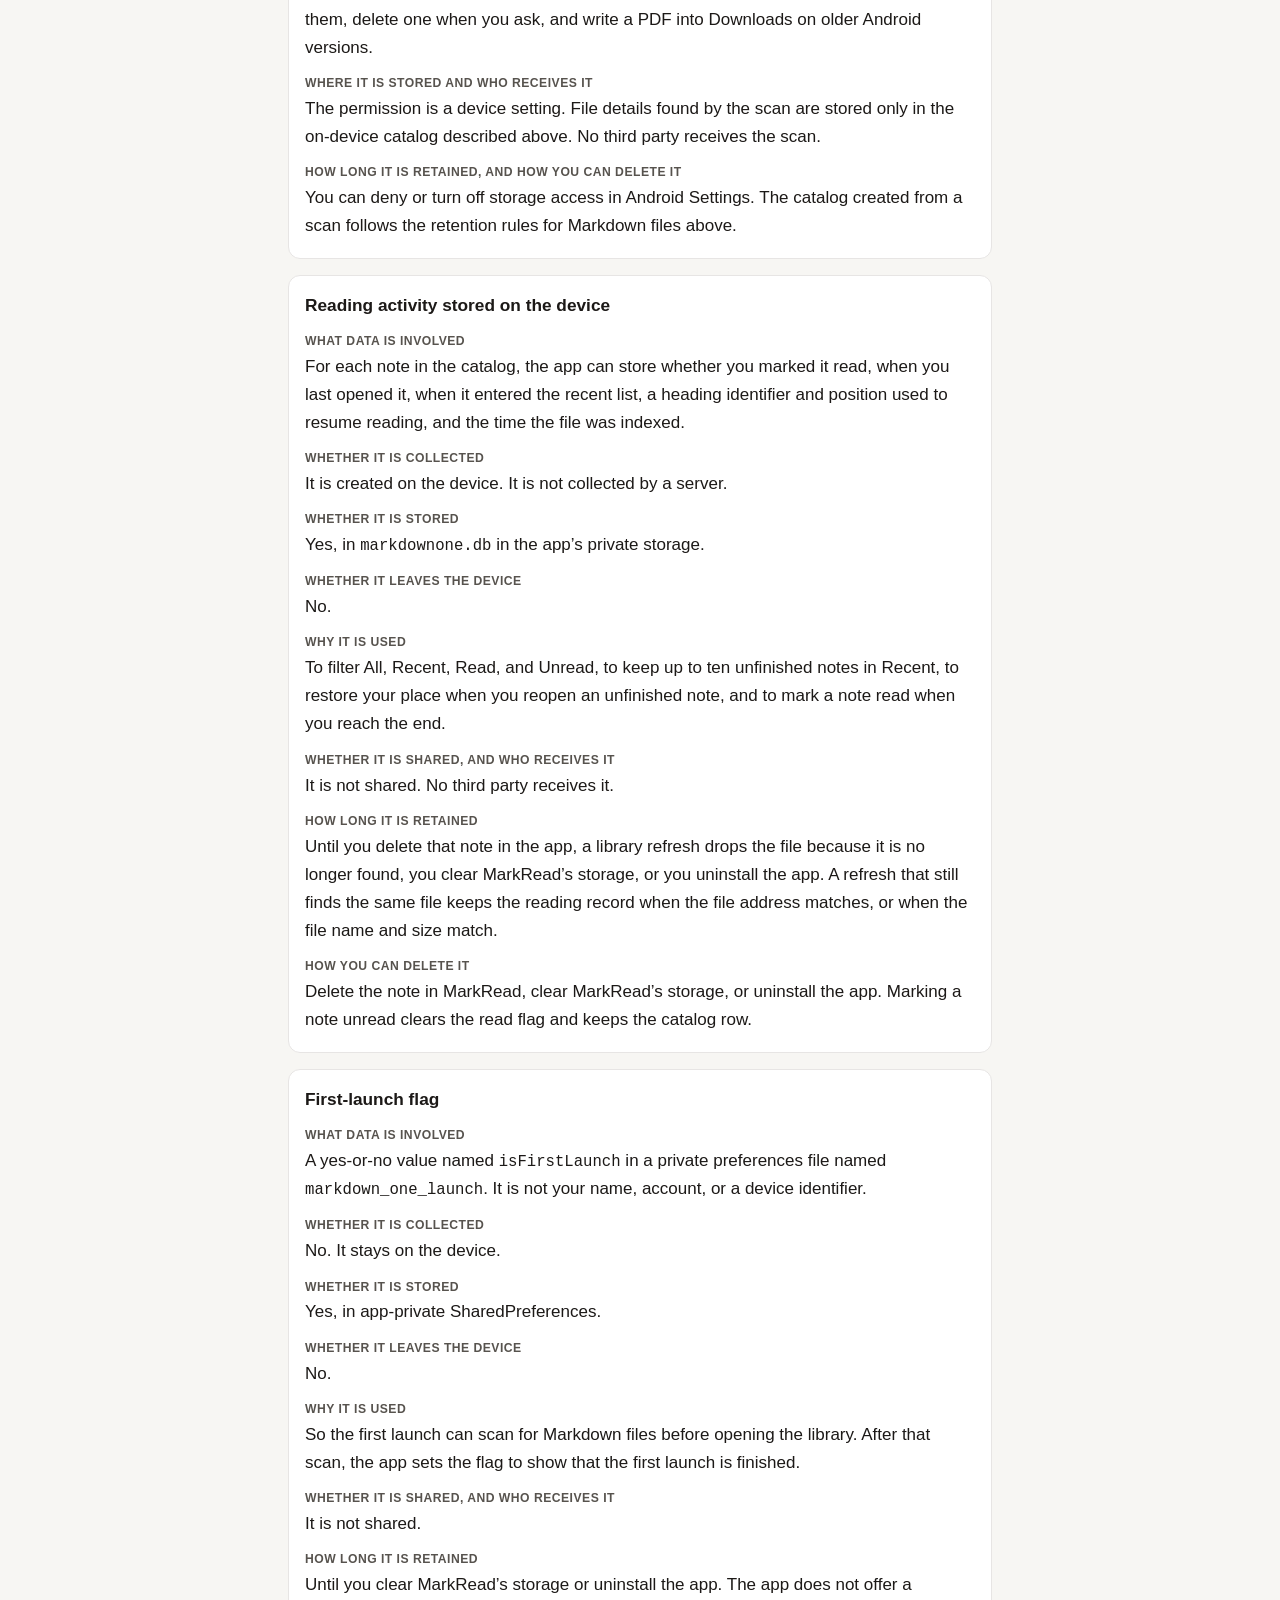
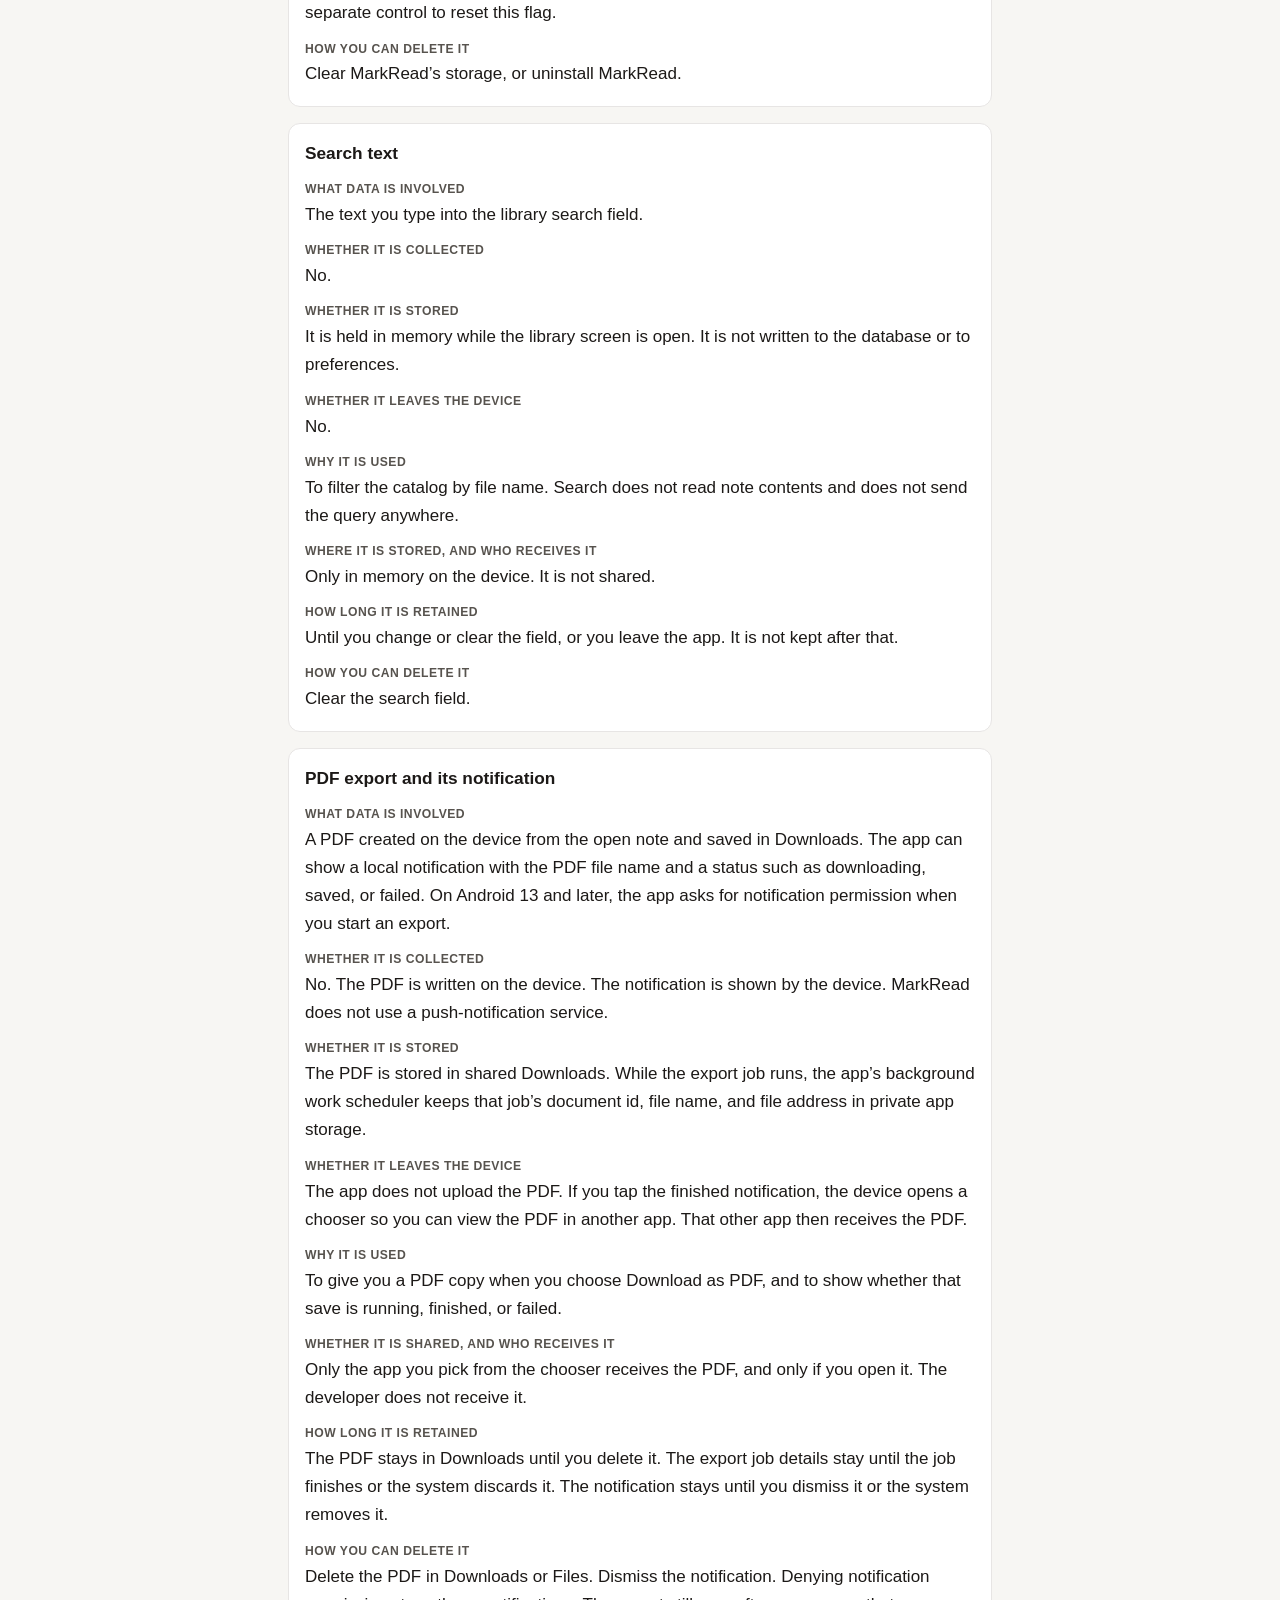
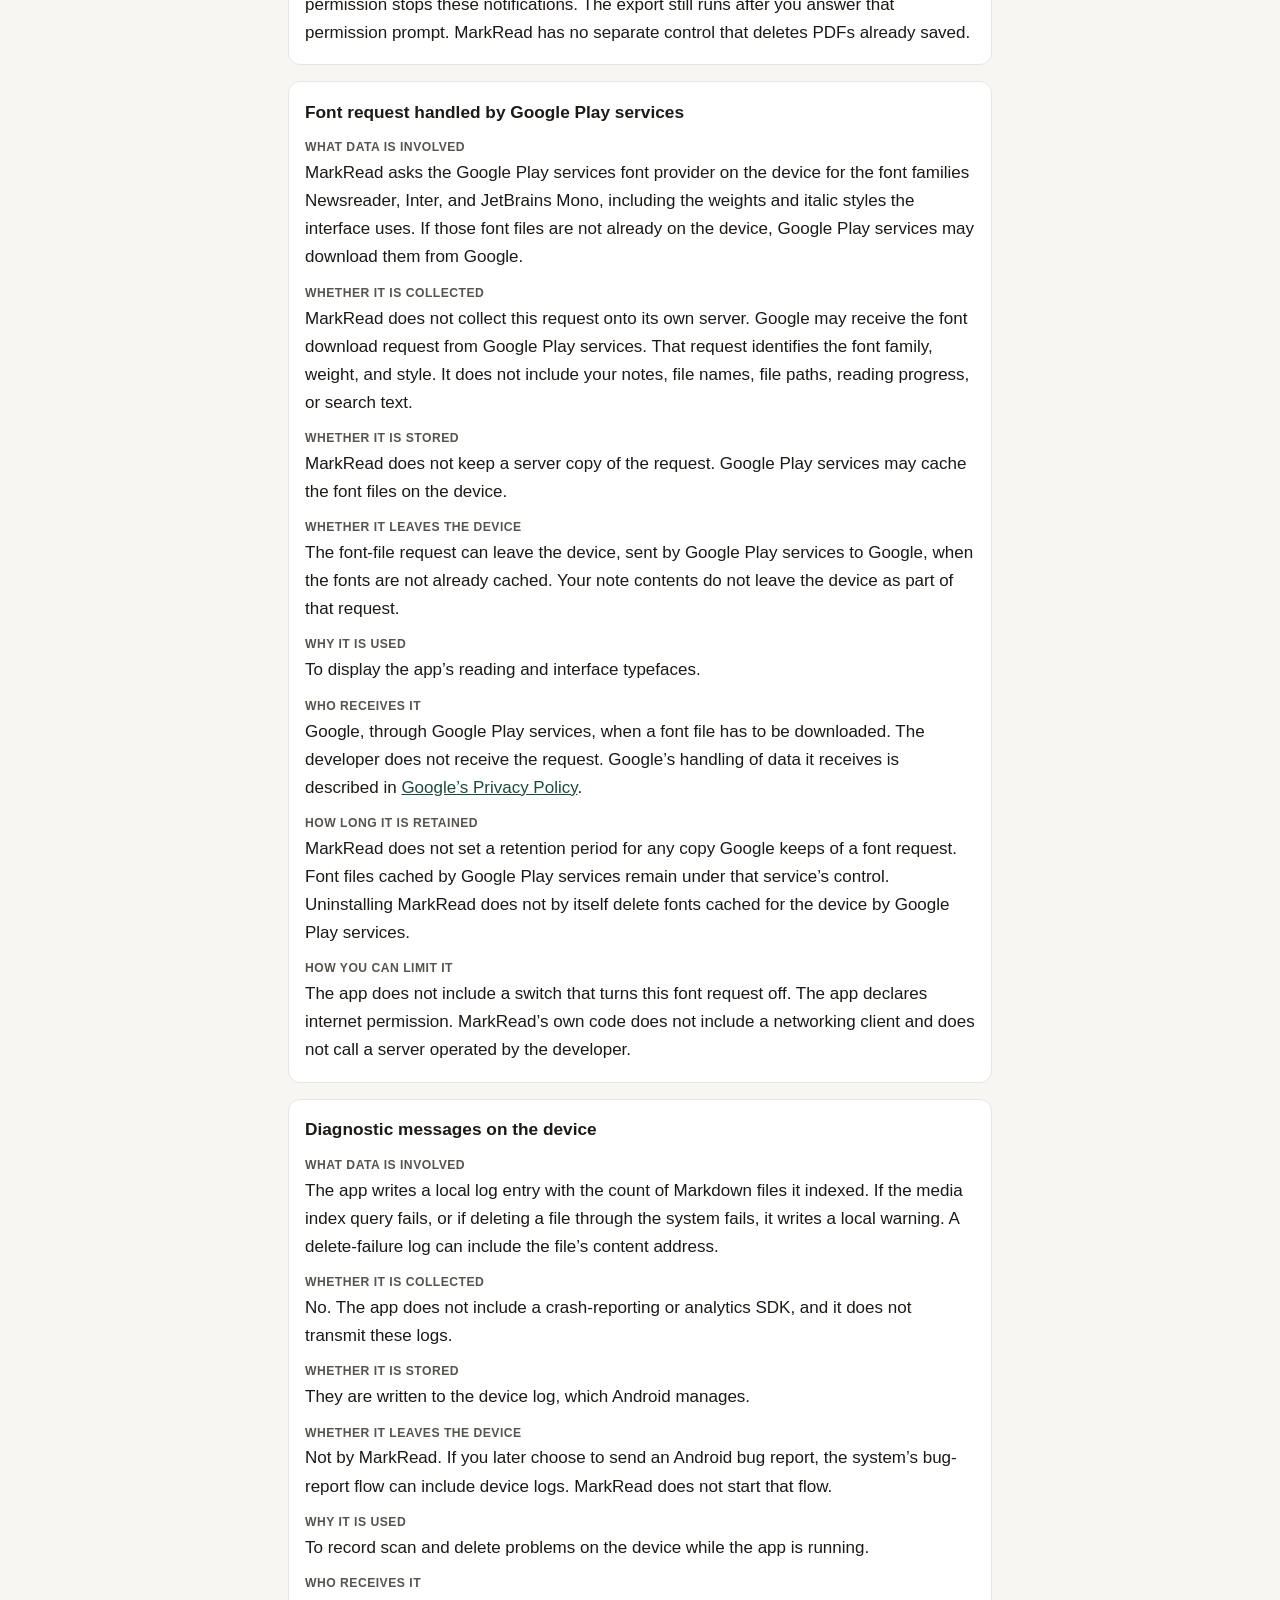
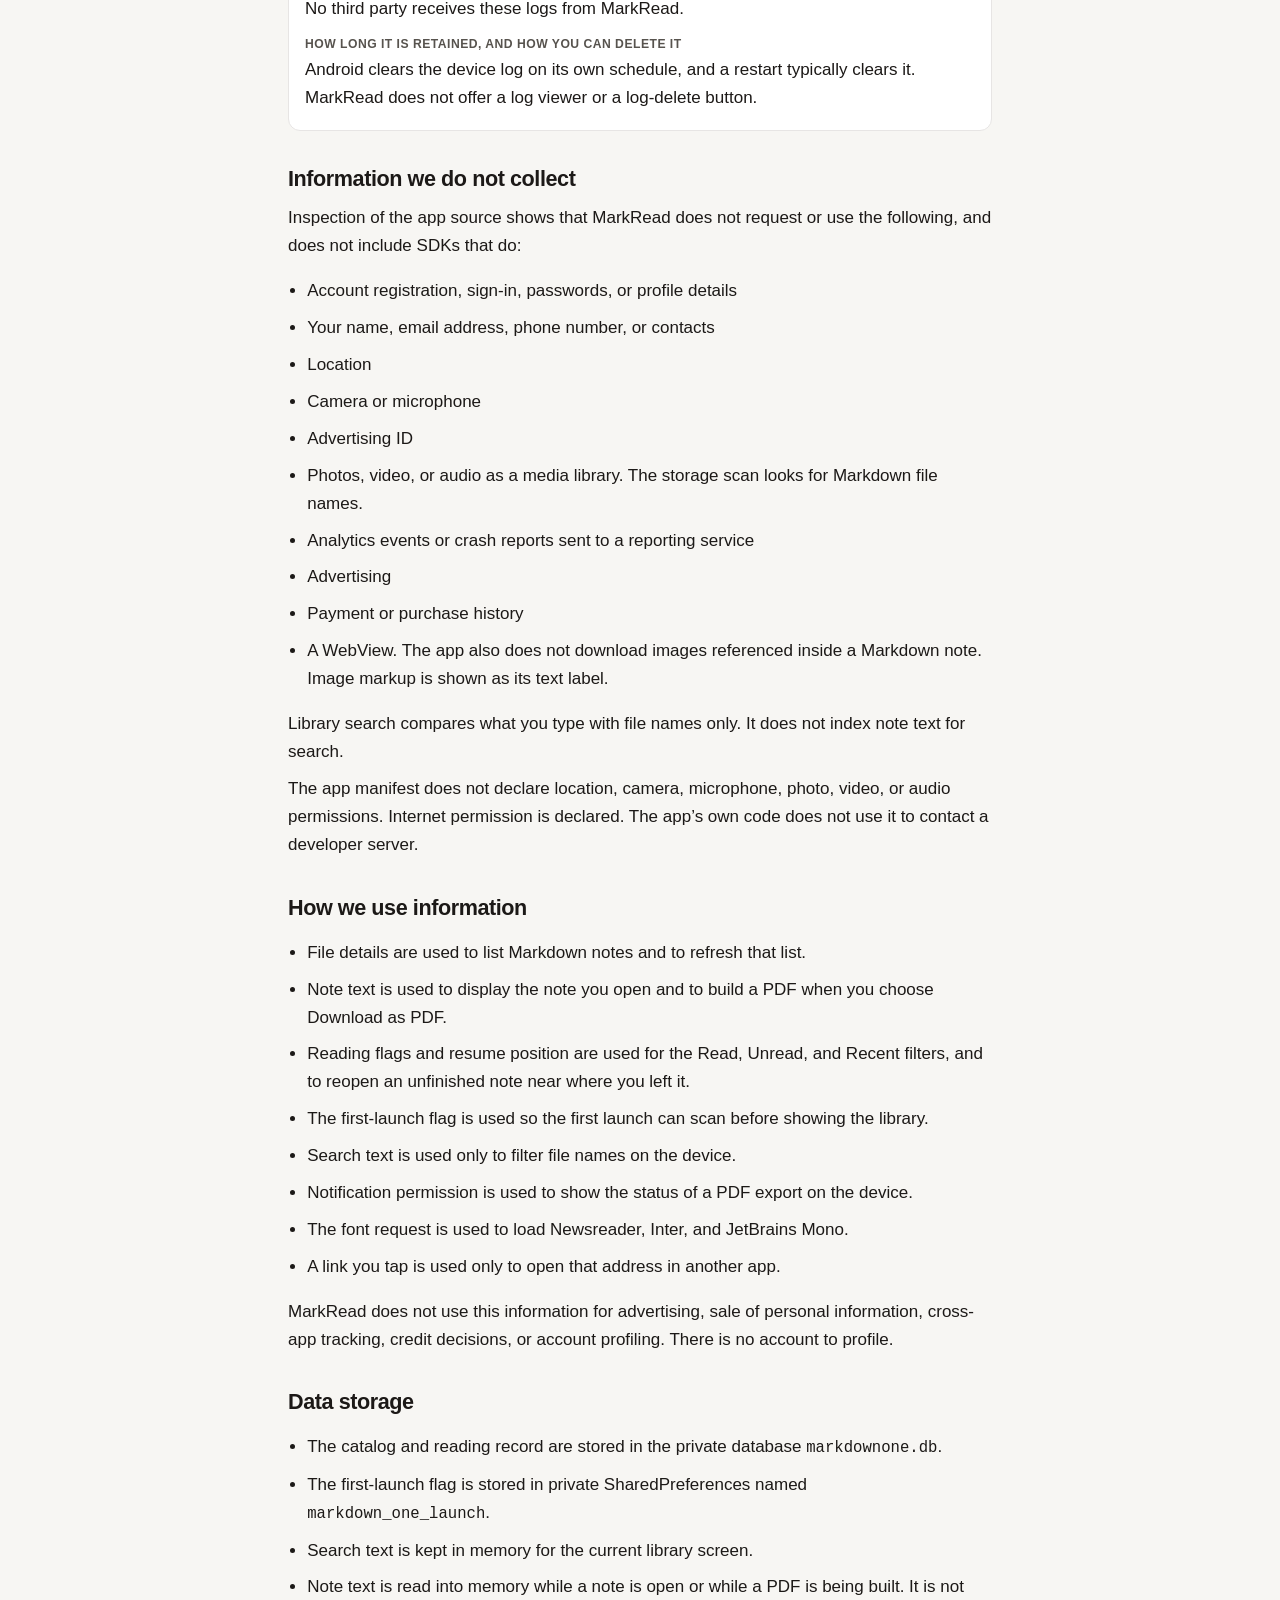
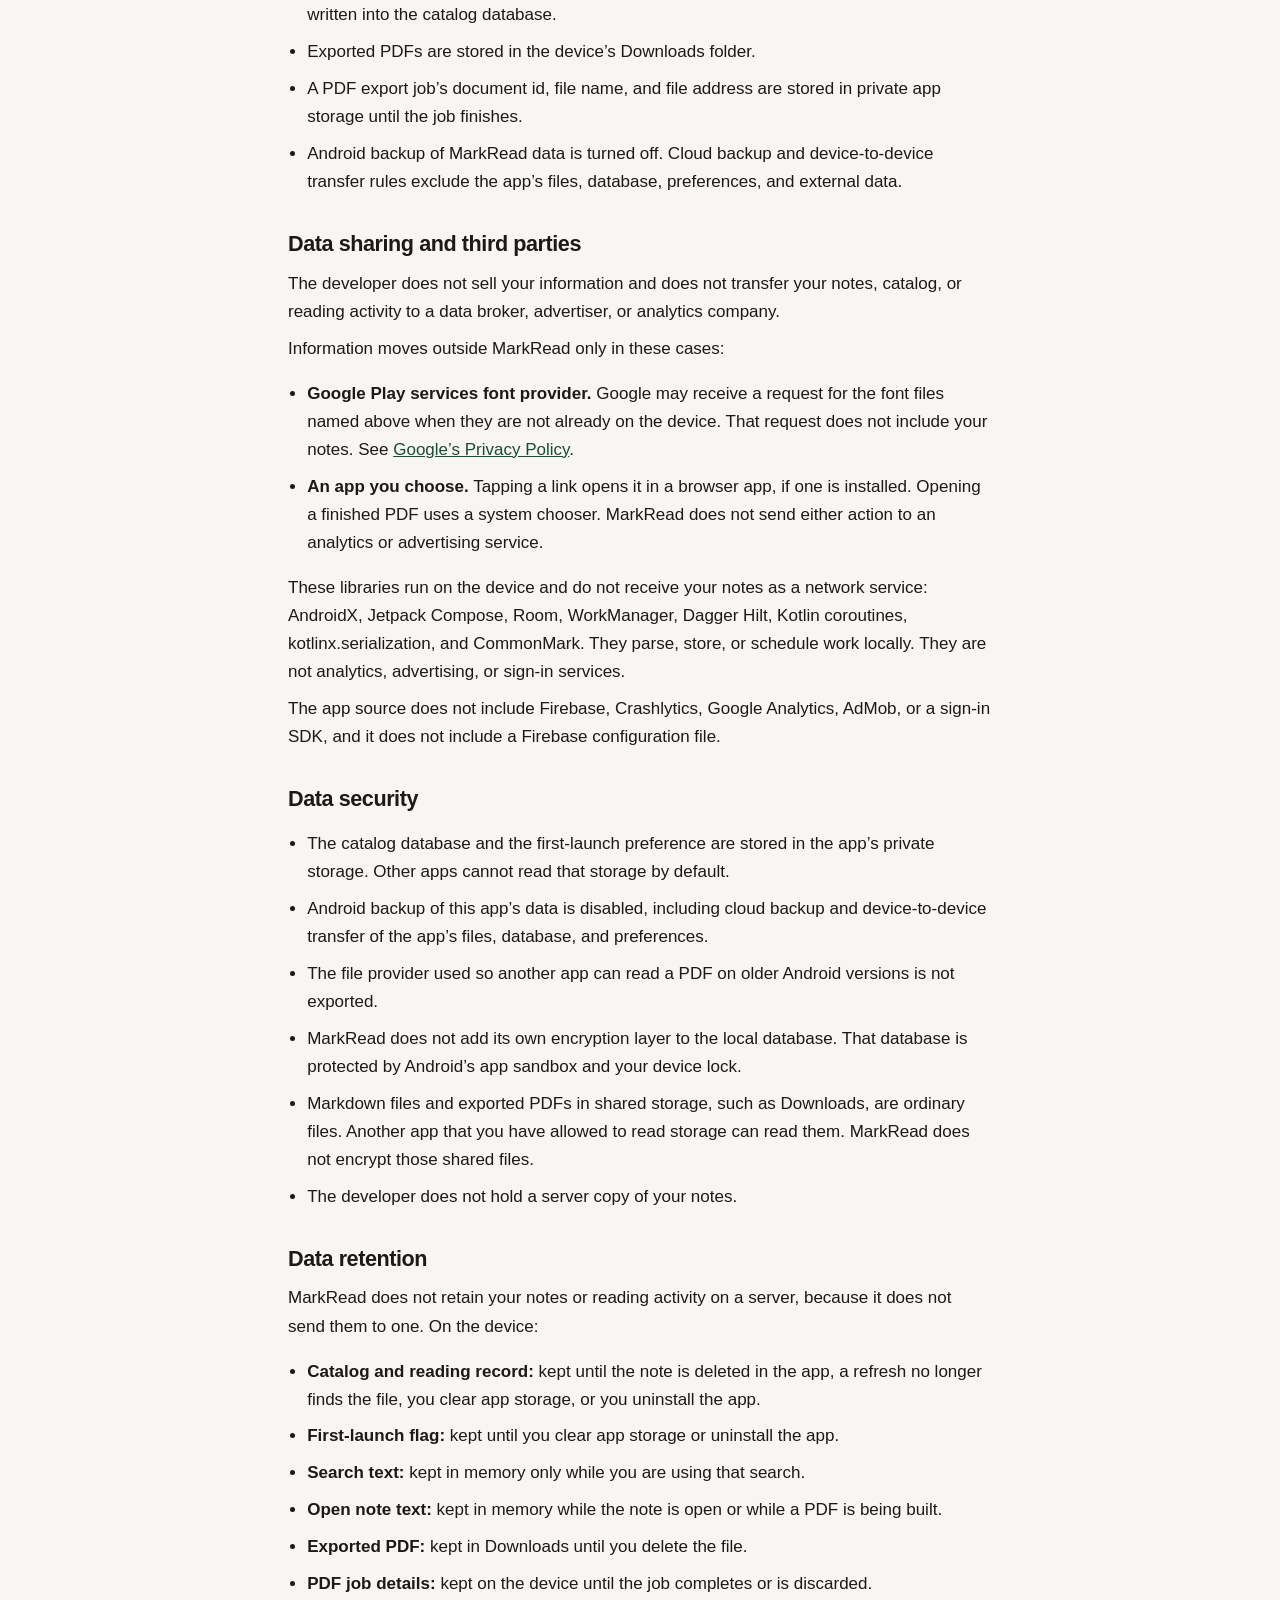
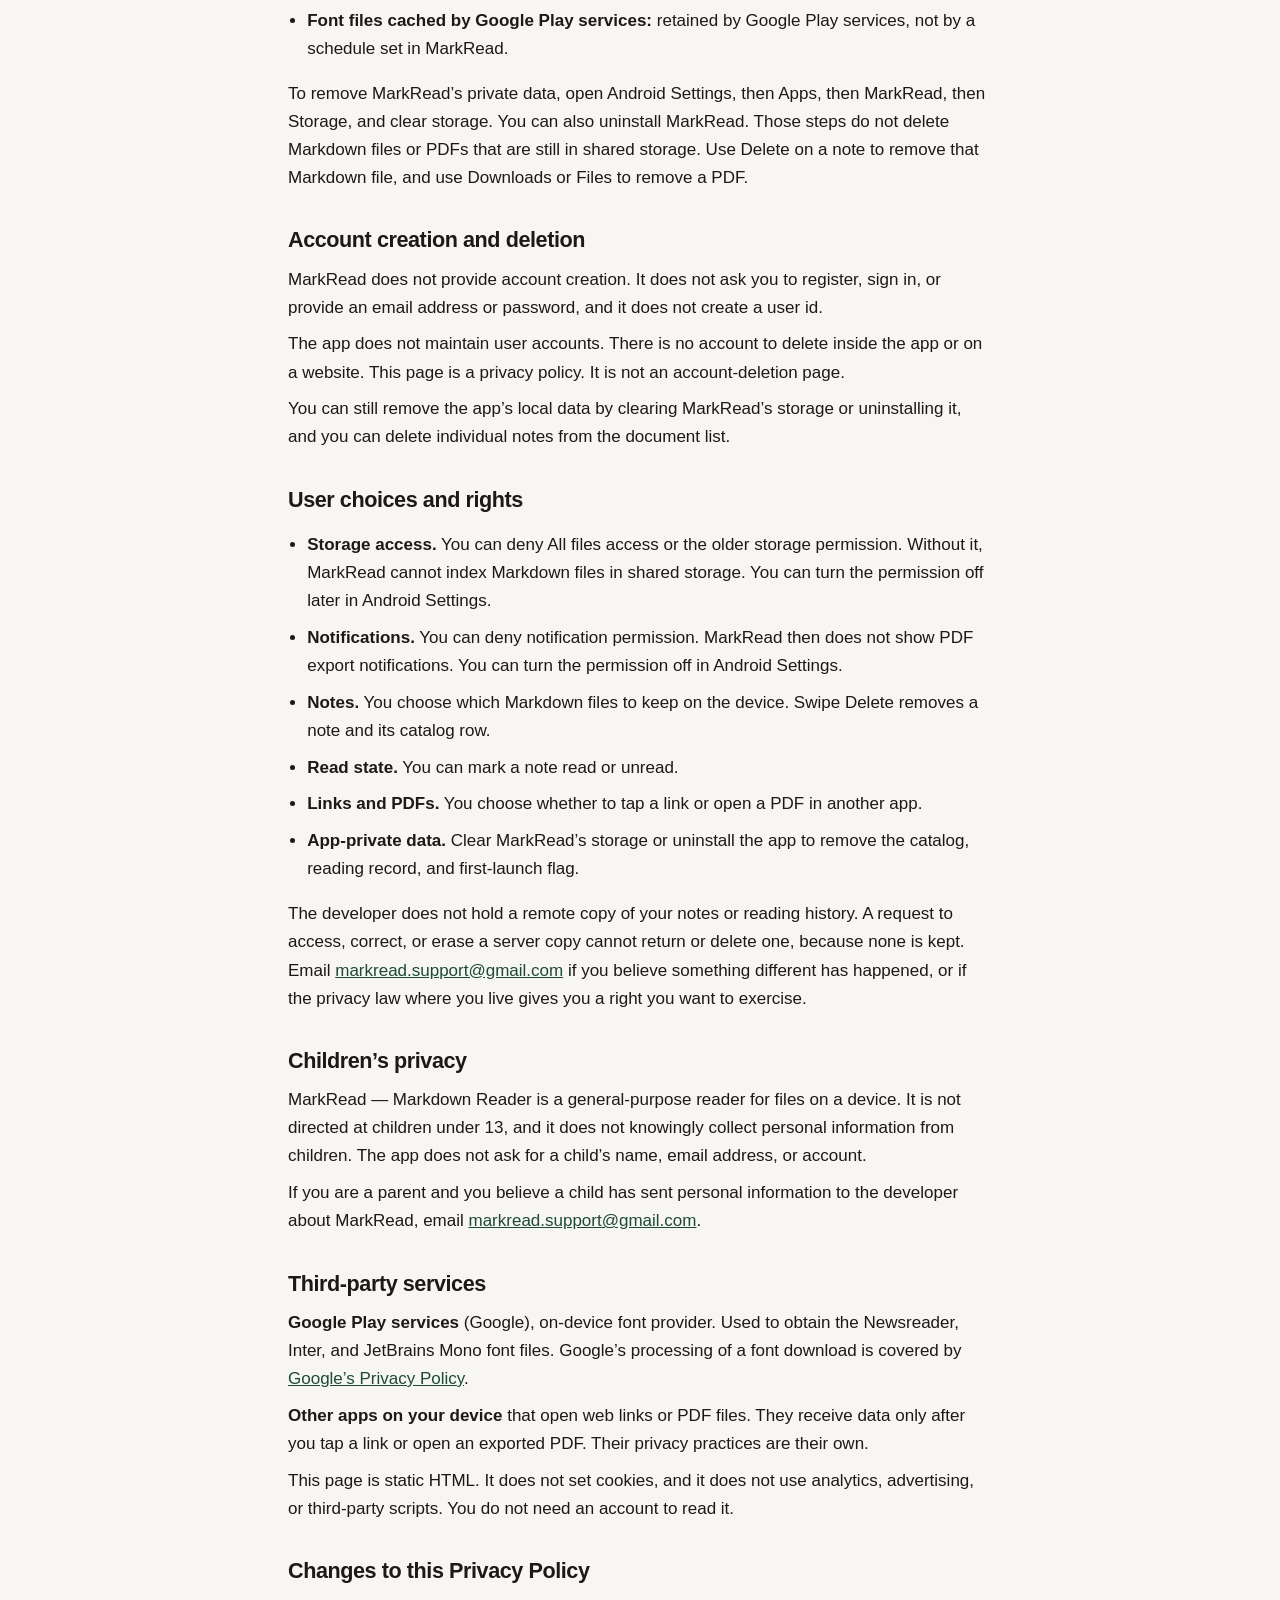
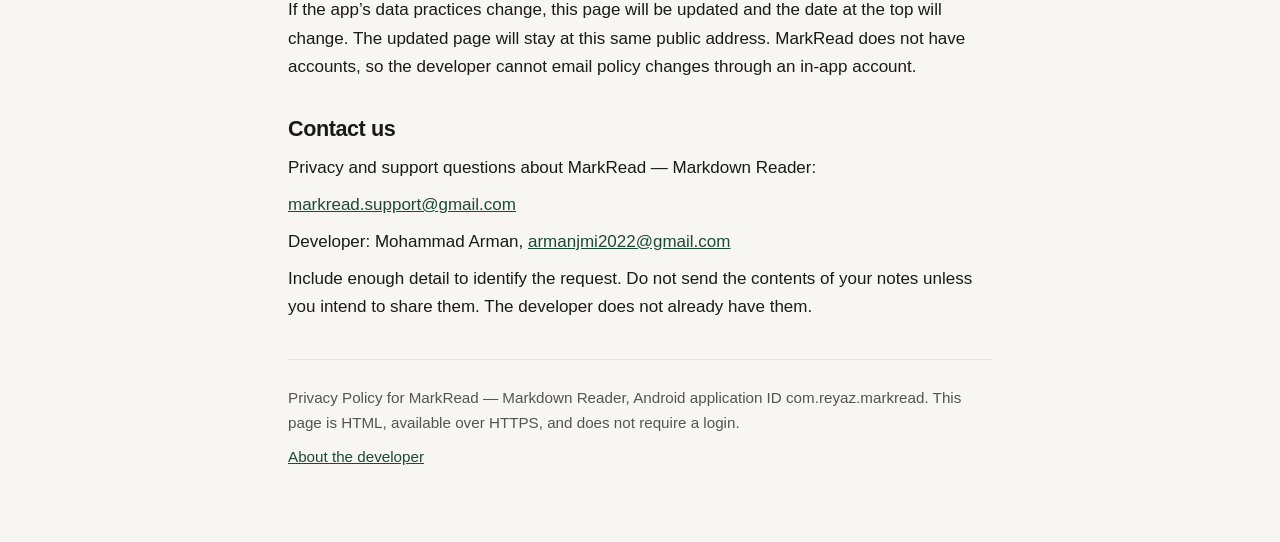
==== commit 4e3b1cbc: "Add a public About page for Mohammad Arman. Co-authored-by: Cursor <cursoragent@cursor.com>" ====
--- a/index.html
+++ b/index.html
@@ -365,6 +365,7 @@
 
     <footer>
       <p>Privacy Policy for MarkRead — Markdown Reader, Android application ID com.reyaz.markread. This page is HTML, available over HTTPS, and does not require a login.</p>
+      <p><a href="about.html">About the developer</a></p>
     </footer>
   </main>
 </body>
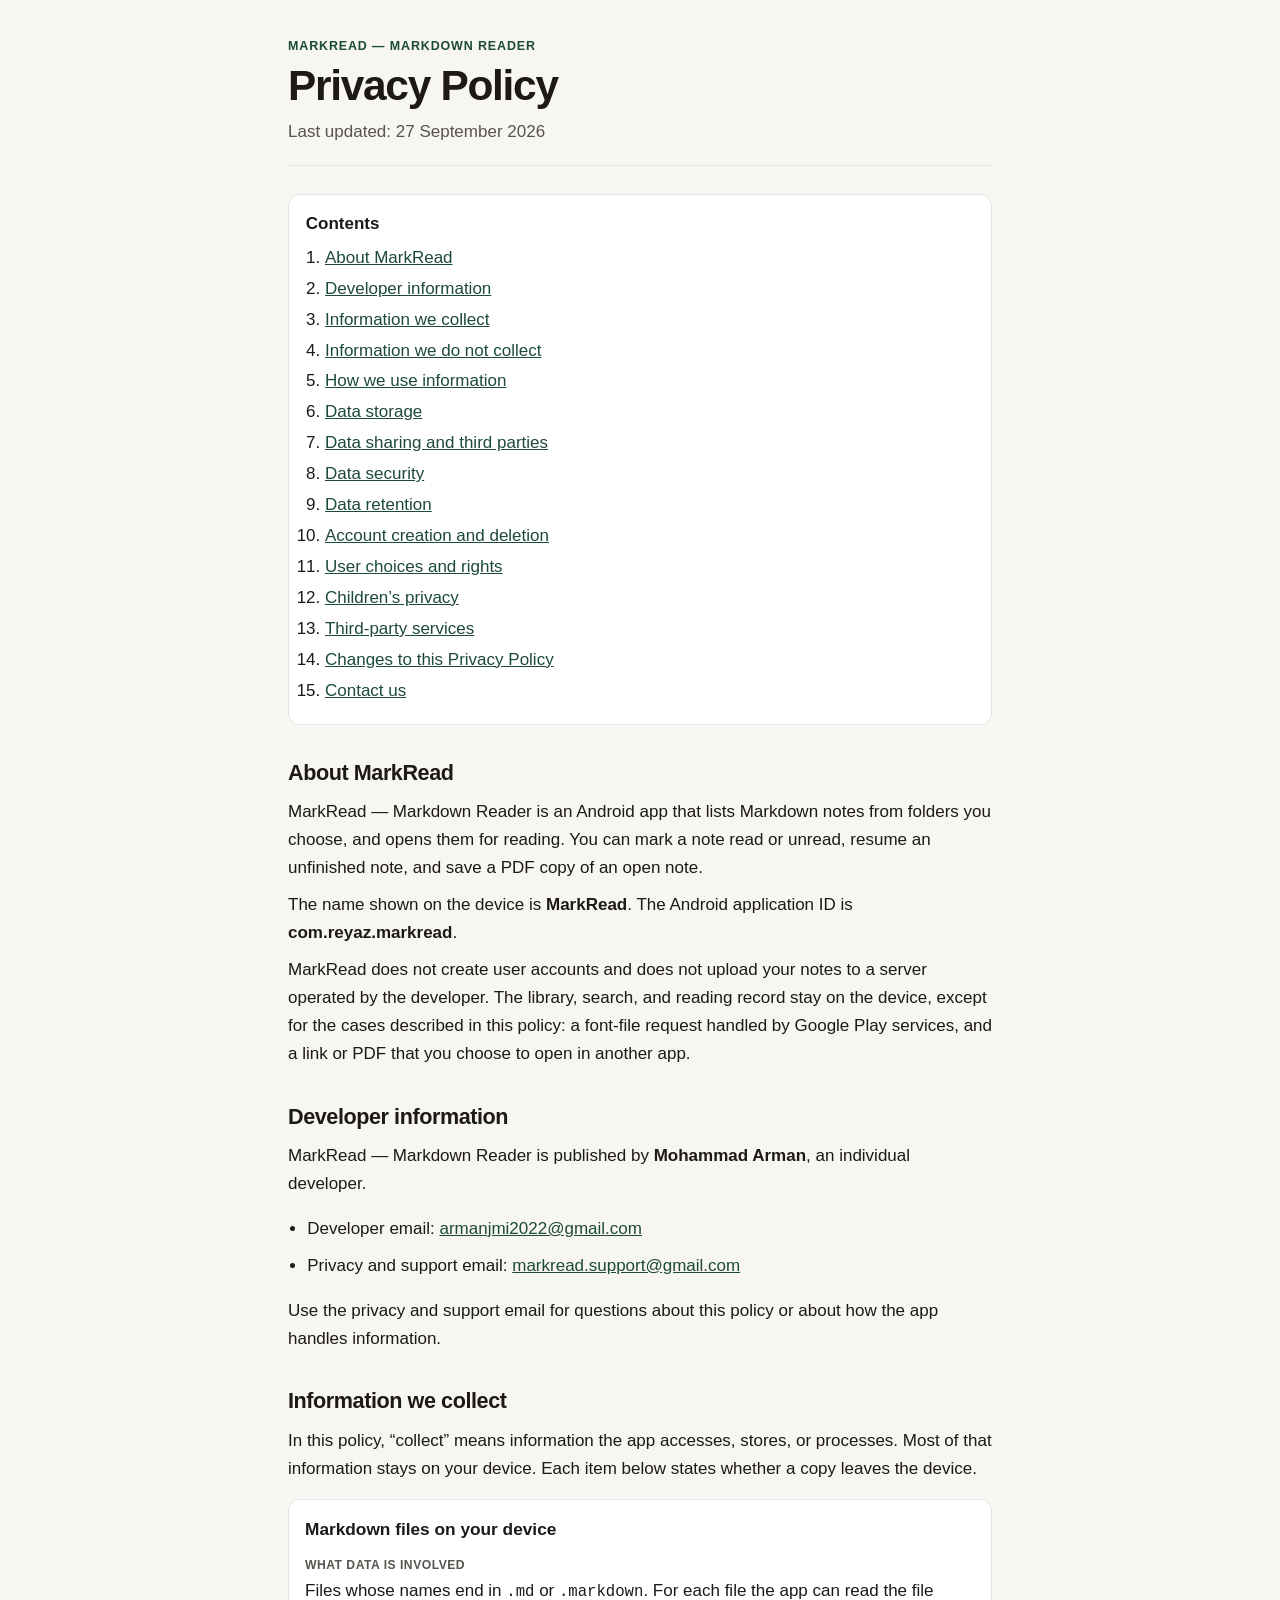
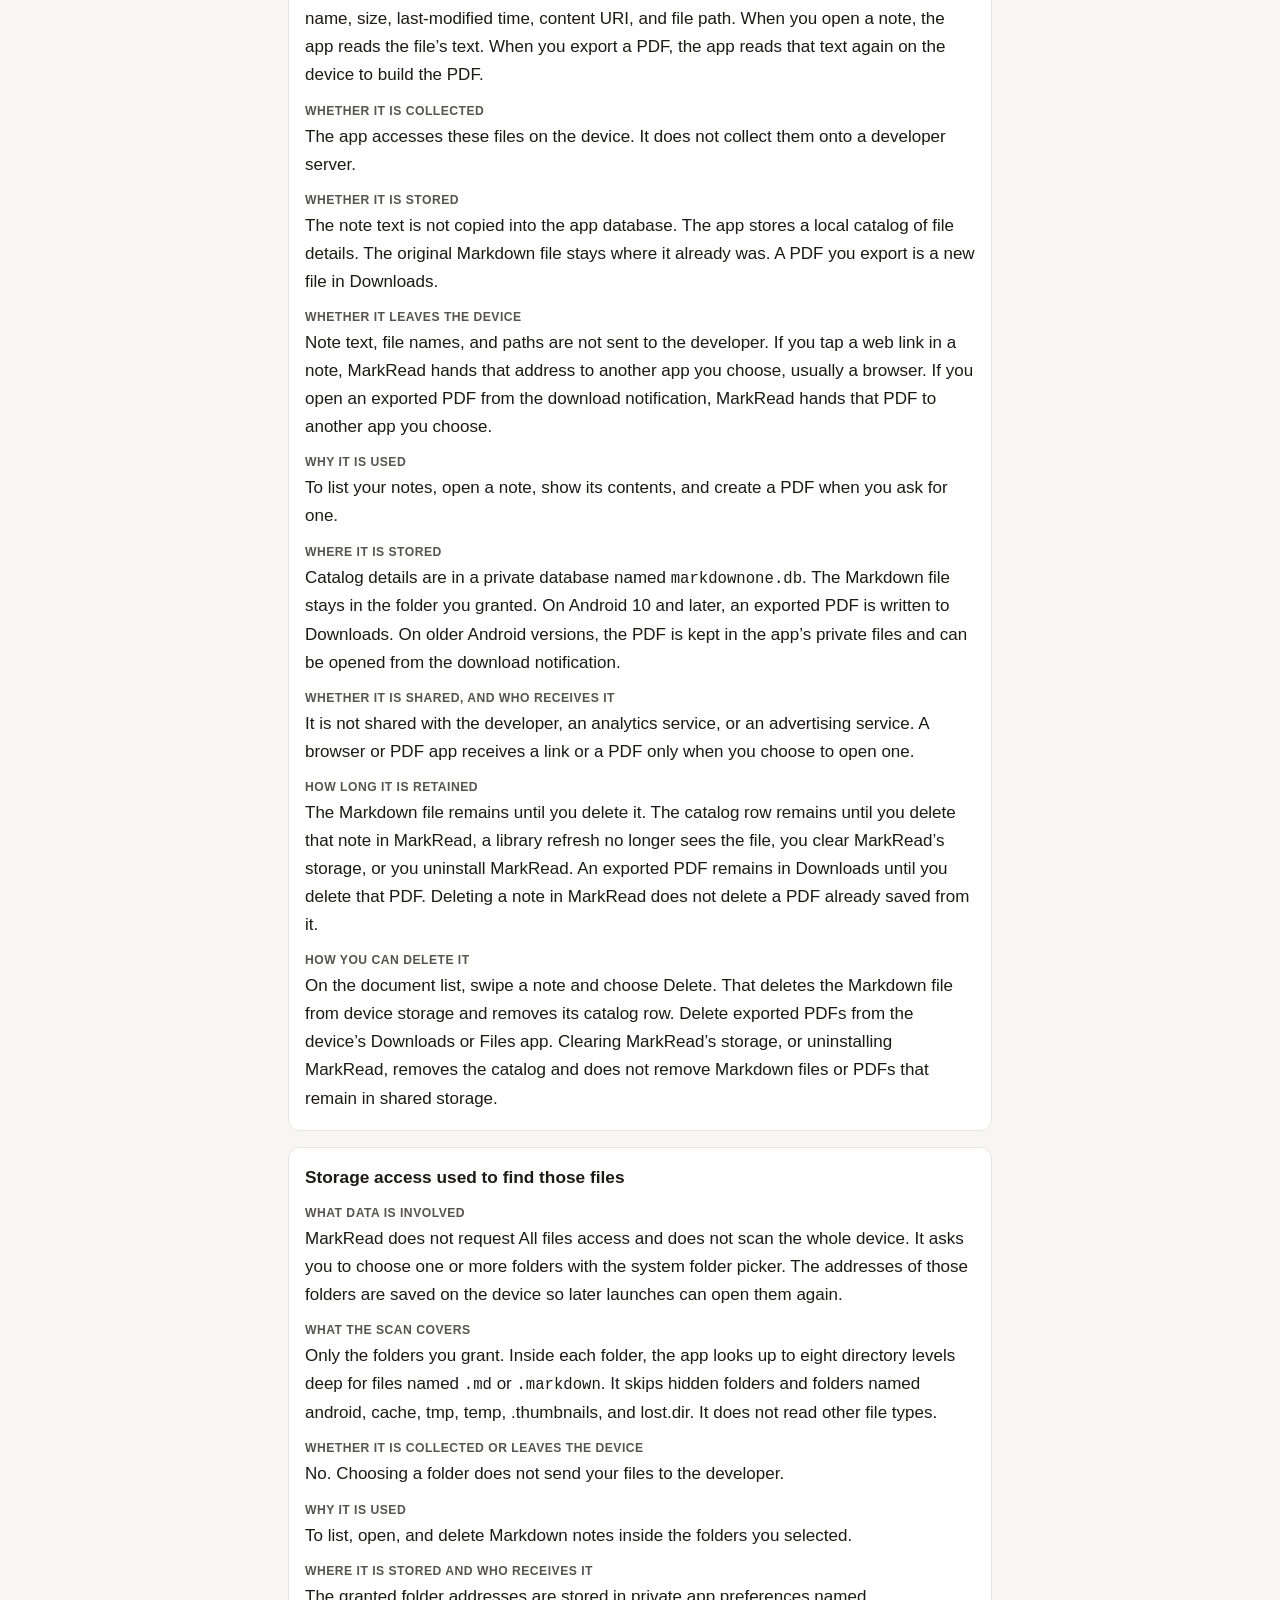
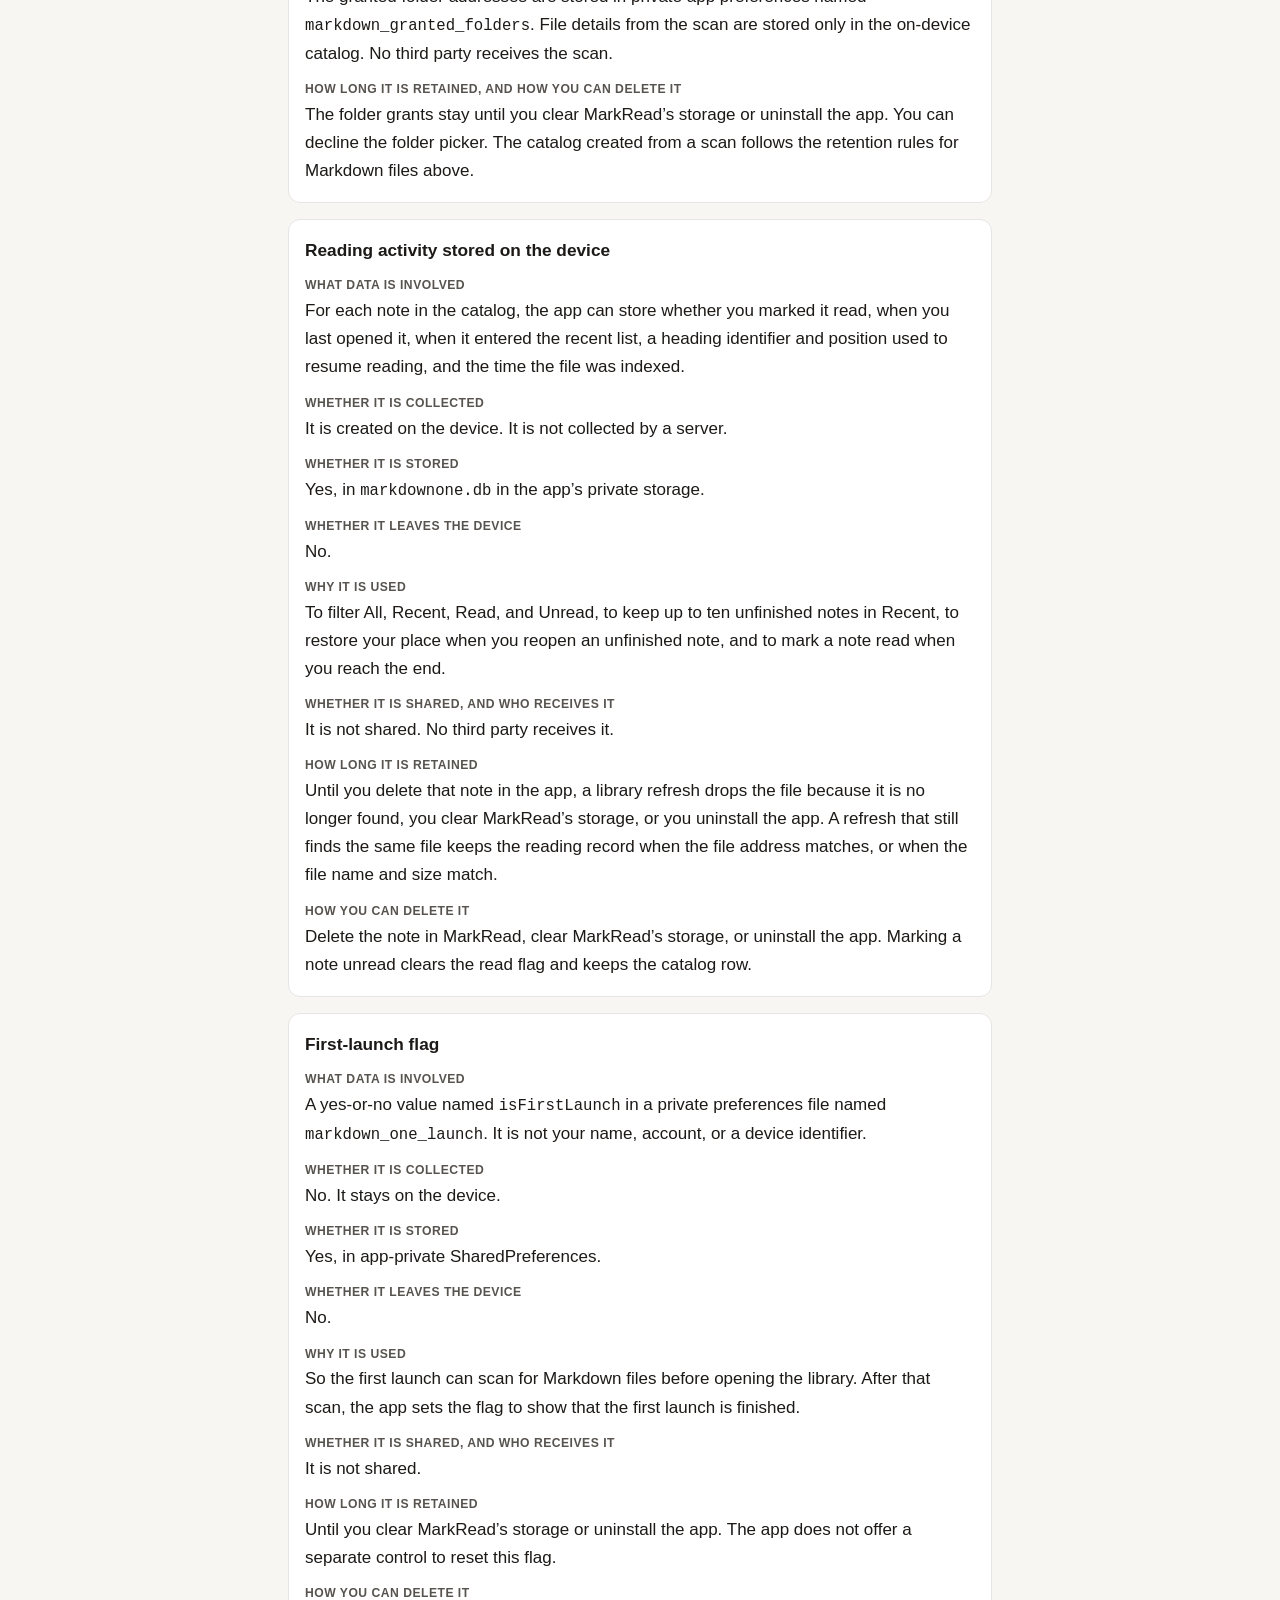
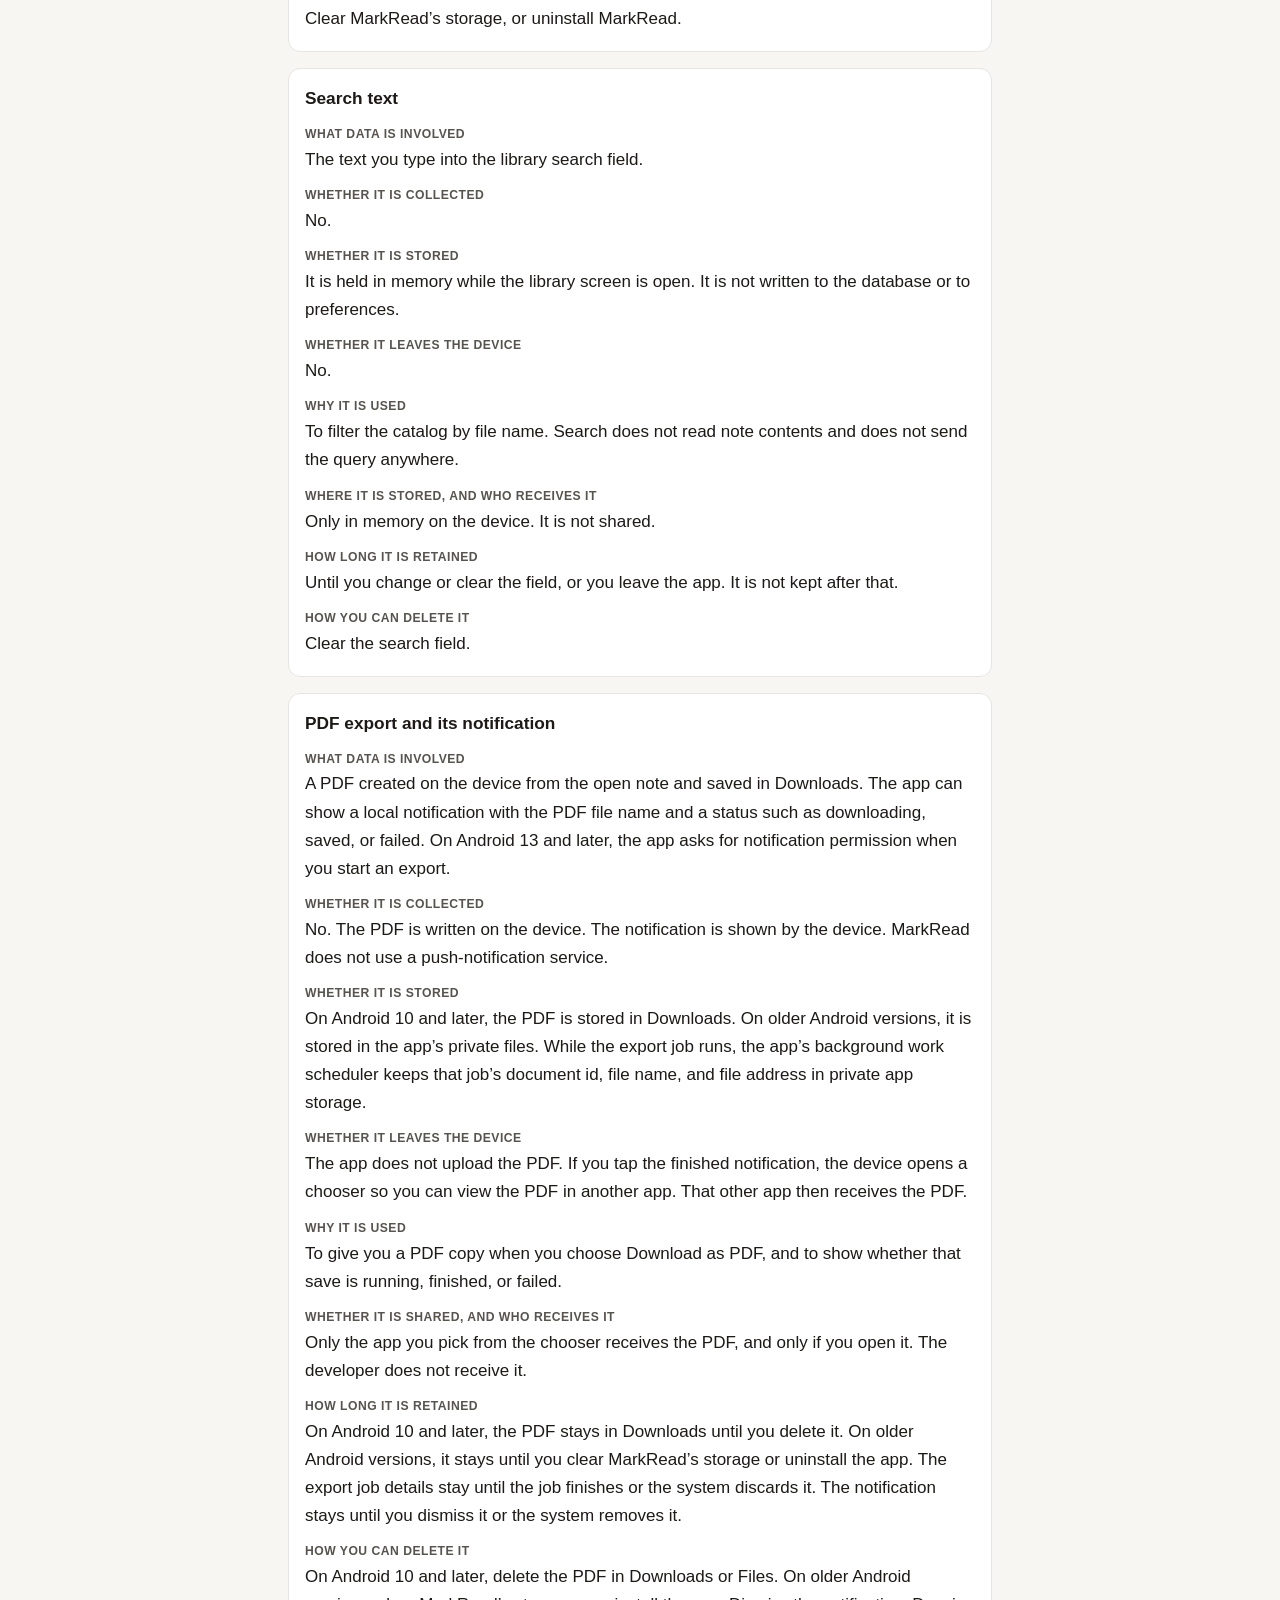
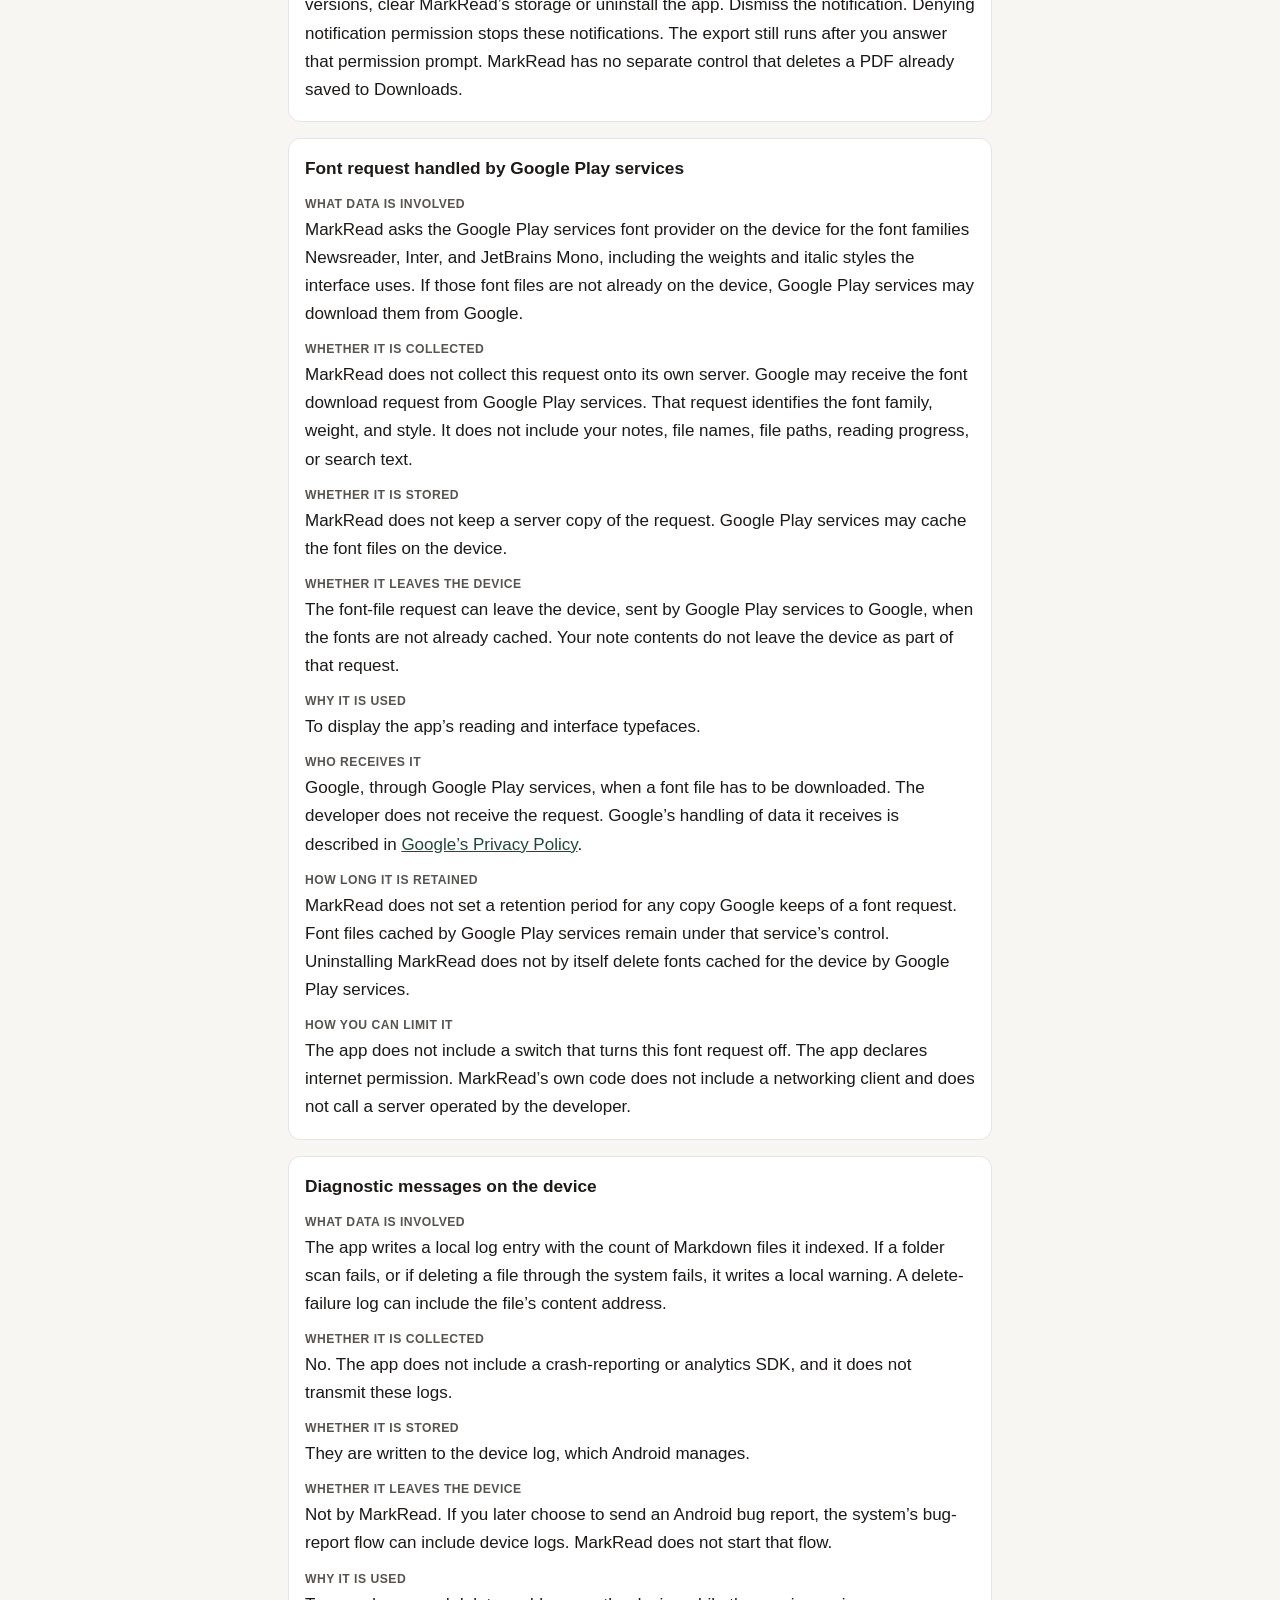
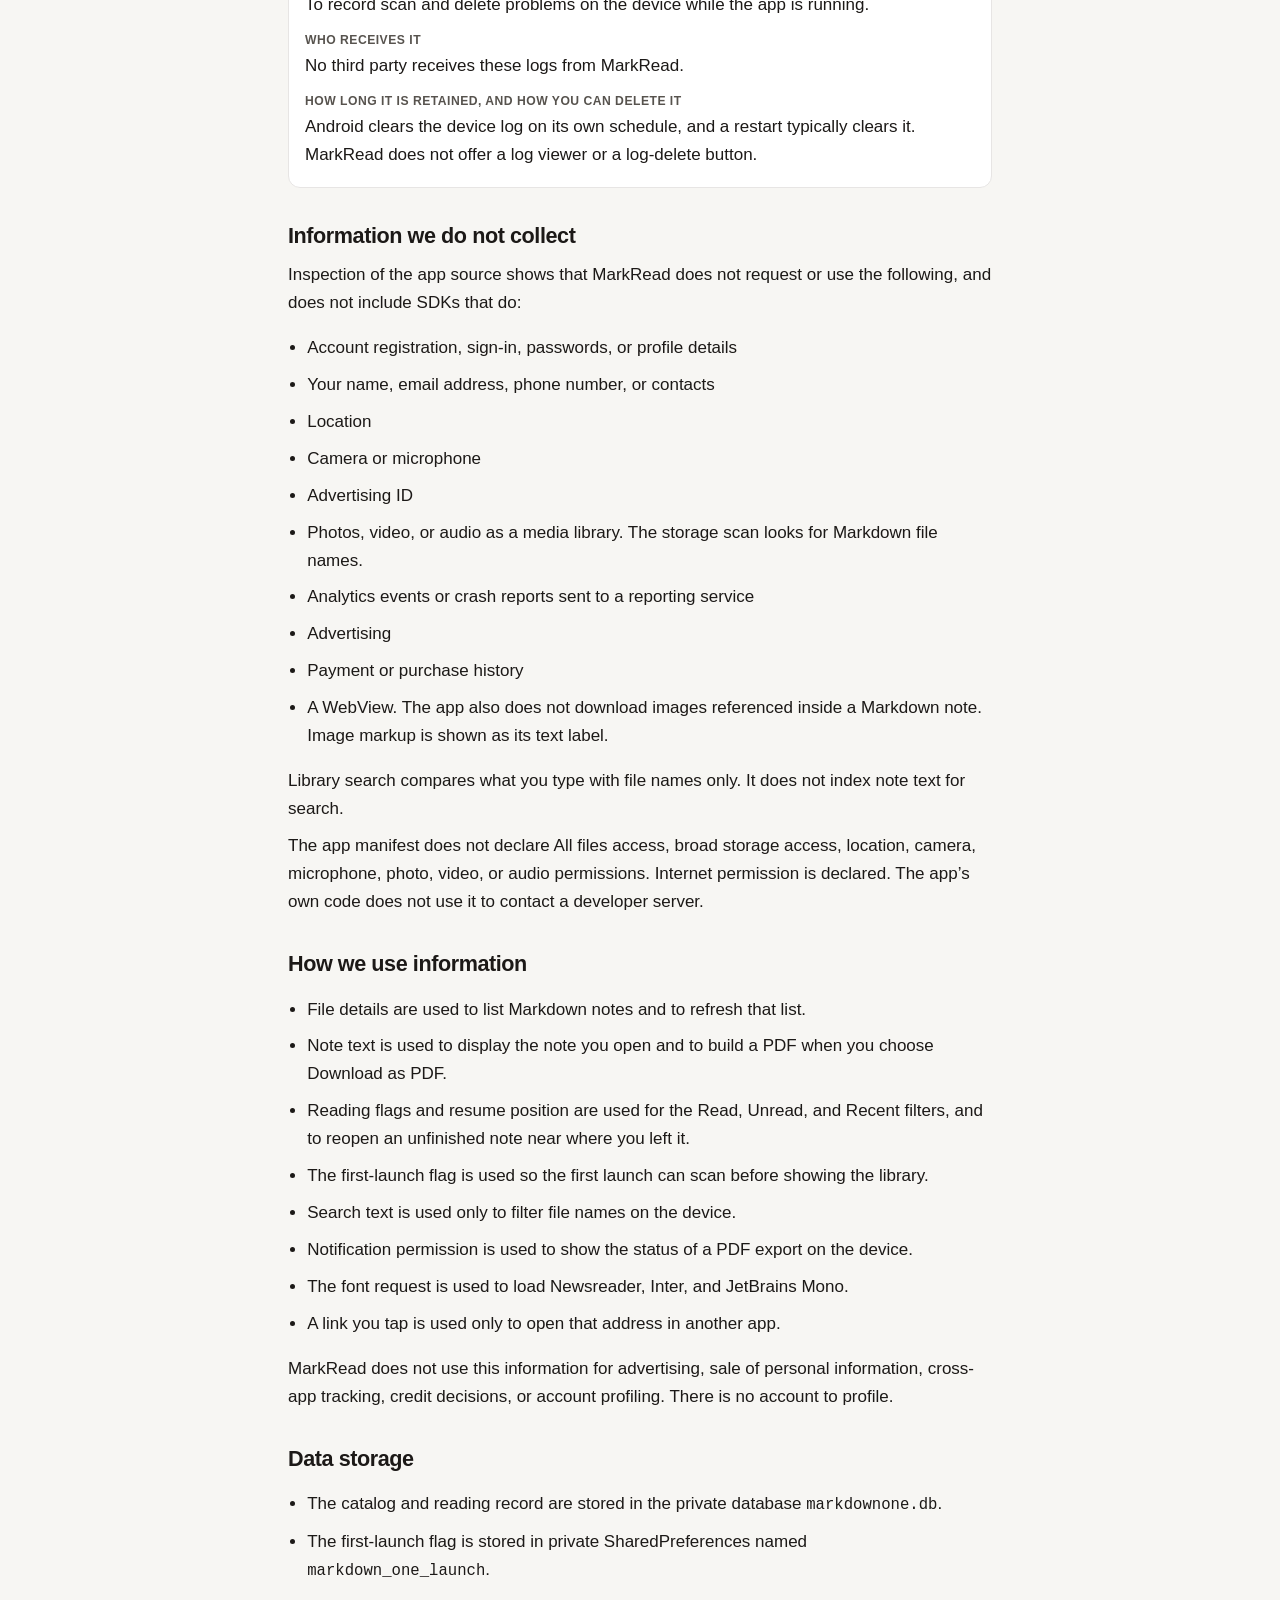
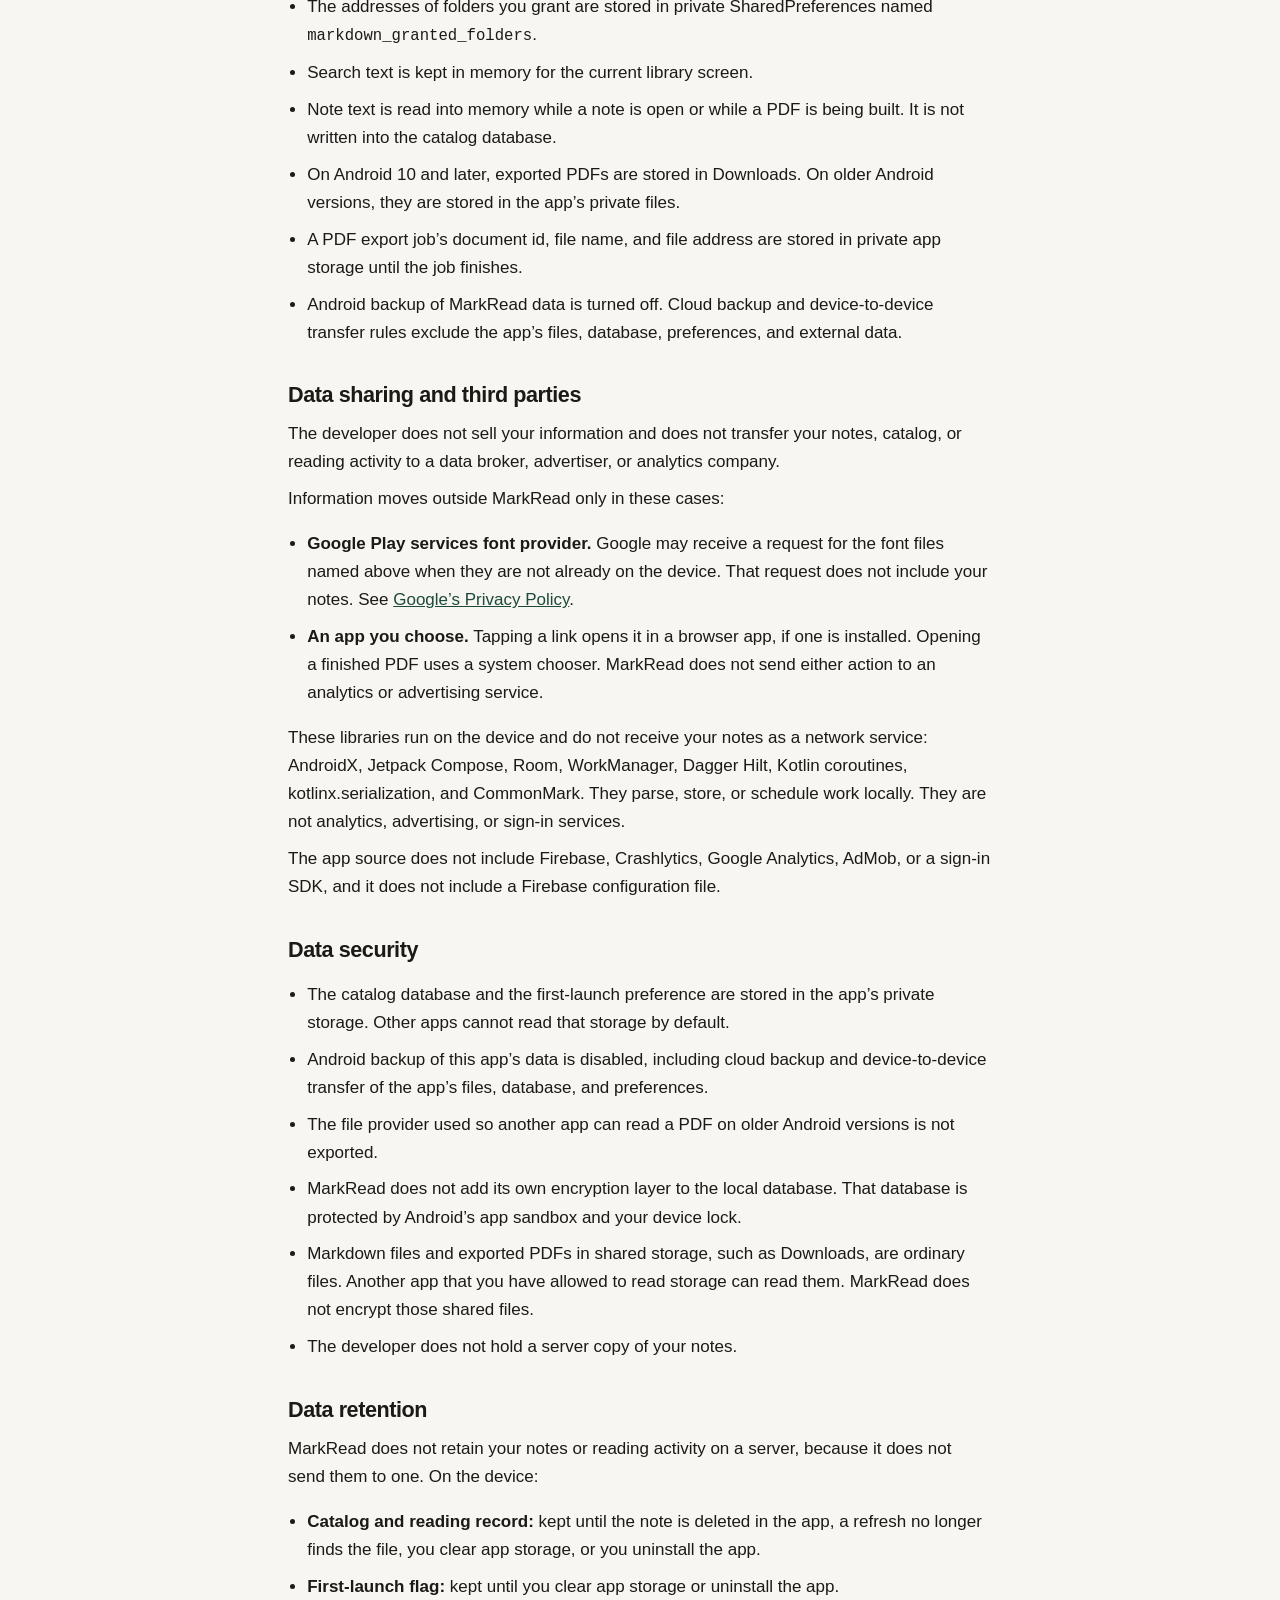
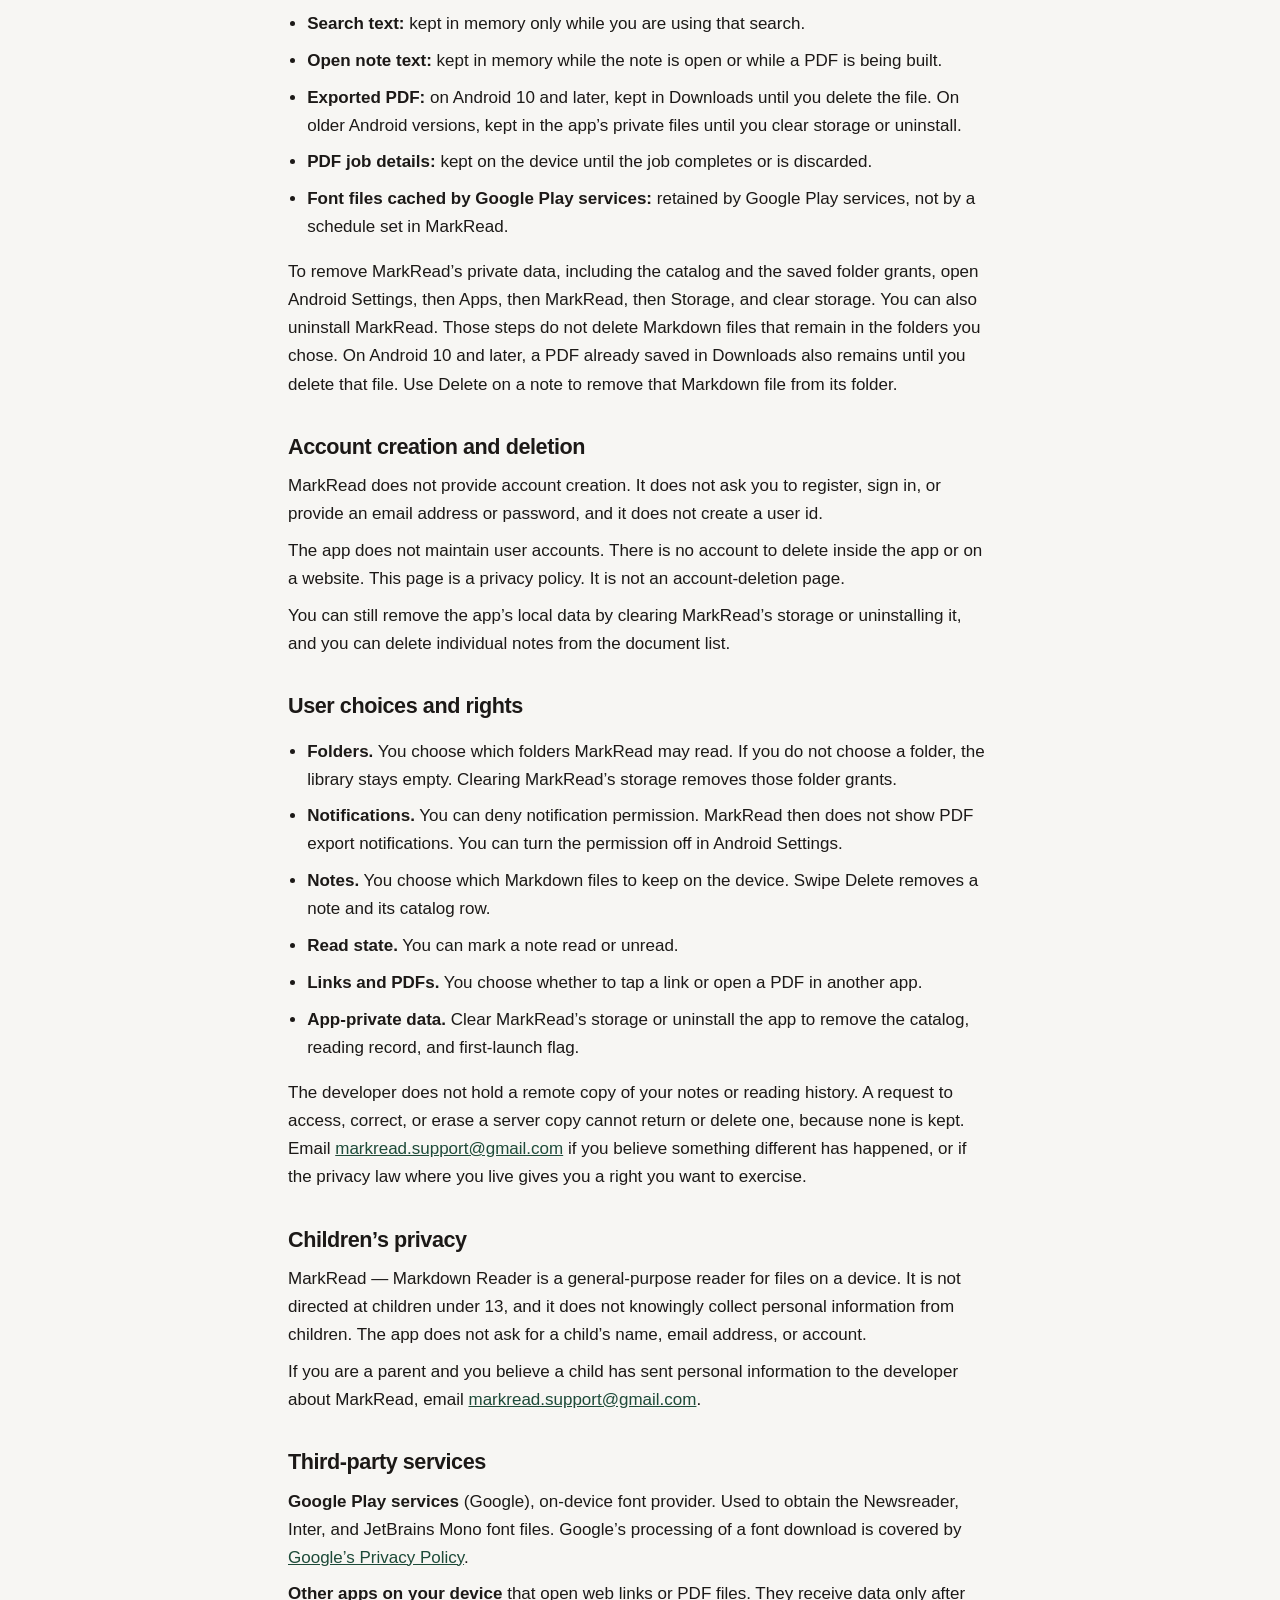
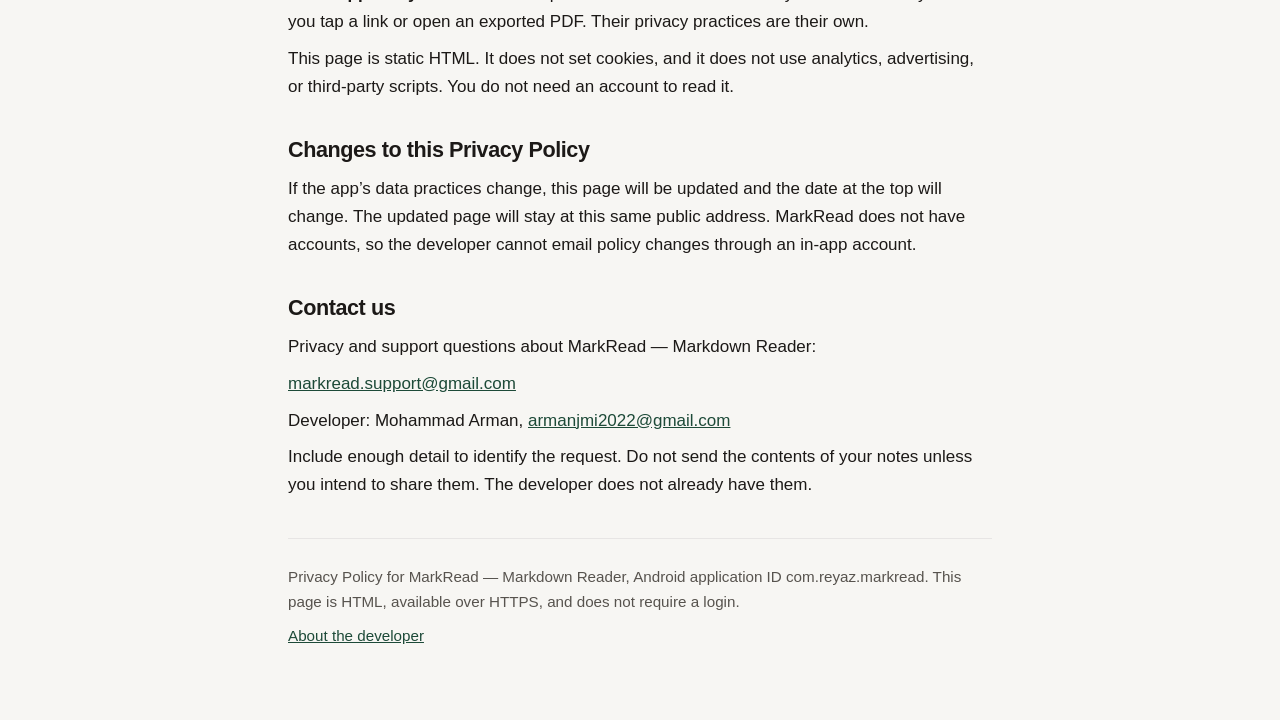
==== commit 301edce2: "Describe folder access instead of all-files storage access. Co-authored-by: Cursor <cursoragent@curs" ====
--- a/index.html
+++ b/index.html
@@ -39,7 +39,7 @@
 
     <section id="about">
       <h2>About MarkRead</h2>
-      <p>MarkRead — Markdown Reader is an Android app that finds Markdown notes already stored on your device, lists them, and opens them for reading. You can mark a note read or unread, resume an unfinished note, and save a PDF copy of an open note into the device’s Downloads folder.</p>
+      <p>MarkRead — Markdown Reader is an Android app that lists Markdown notes from folders you choose, and opens them for reading. You can mark a note read or unread, resume an unfinished note, and save a PDF copy of an open note.</p>
       <p>The name shown on the device is <strong>MarkRead</strong>. The Android application ID is <strong>com.reyaz.markread</strong>.</p>
       <p>MarkRead does not create user accounts and does not upload your notes to a server operated by the developer. The library, search, and reading record stay on the device, except for the cases described in this policy: a font-file request handled by Google Play services, and a link or PDF that you choose to open in another app.</p>
     </section>
@@ -72,7 +72,7 @@
           <dt>Why it is used</dt>
           <dd>To list your notes, open a note, show its contents, and create a PDF when you ask for one.</dd>
           <dt>Where it is stored</dt>
-          <dd>Catalog details are in a private database named <code>markdownone.db</code>. Markdown files and exported PDFs are in shared device storage, including Downloads.</dd>
+          <dd>Catalog details are in a private database named <code>markdownone.db</code>. The Markdown file stays in the folder you granted. On Android 10 and later, an exported PDF is written to Downloads. On older Android versions, the PDF is kept in the app’s private files and can be opened from the download notification.</dd>
           <dt>Whether it is shared, and who receives it</dt>
           <dd>It is not shared with the developer, an analytics service, or an advertising service. A browser or PDF app receives a link or a PDF only when you choose to open one.</dd>
           <dt>How long it is retained</dt>
@@ -86,17 +86,17 @@
         <h3>Storage access used to find those files</h3>
         <dl>
           <dt>What data is involved</dt>
-          <dd>On Android 11 and later, MarkRead requests All files access. On Android 10 and earlier, it requests permission to read shared storage. Permission to write shared storage is declared only through Android 12, so older versions can save a PDF into the public Downloads folder.</dd>
+          <dd>MarkRead does not request All files access and does not scan the whole device. It asks you to choose one or more folders with the system folder picker. The addresses of those folders are saved on the device so later launches can open them again.</dd>
           <dt>What the scan covers</dt>
-          <dd>With that access, MarkRead queries the device media index for Markdown file names and walks shared storage. The walk includes the main shared-storage folder and the public Downloads, Documents, Notes, and Obsidian folders, up to eight directory levels. It skips hidden folders and folders named android, cache, tmp, temp, .thumbnails, and lost.dir. It keeps only <code>.md</code> and <code>.markdown</code> files.</dd>
+          <dd>Only the folders you grant. Inside each folder, the app looks up to eight directory levels deep for files named <code>.md</code> or <code>.markdown</code>. It skips hidden folders and folders named android, cache, tmp, temp, .thumbnails, and lost.dir. It does not read other file types.</dd>
           <dt>Whether it is collected or leaves the device</dt>
-          <dd>No. Granting storage access does not send your files to the developer.</dd>
-          <dt>Why it is used</dt>
-          <dd>Your notes are ordinary files on the device. The app needs this access to list them, open them, delete one when you ask, and write a PDF into Downloads on older Android versions.</dd>
+          <dd>No. Choosing a folder does not send your files to the developer.</dd>
+          <dt>Why it is used</dt>
+          <dd>To list, open, and delete Markdown notes inside the folders you selected.</dd>
           <dt>Where it is stored and who receives it</dt>
-          <dd>The permission is a device setting. File details found by the scan are stored only in the on-device catalog described above. No third party receives the scan.</dd>
+          <dd>The granted folder addresses are stored in private app preferences named <code>markdown_granted_folders</code>. File details from the scan are stored only in the on-device catalog. No third party receives the scan.</dd>
           <dt>How long it is retained, and how you can delete it</dt>
-          <dd>You can deny or turn off storage access in Android Settings. The catalog created from a scan follows the retention rules for Markdown files above.</dd>
+          <dd>The folder grants stay until you clear MarkRead’s storage or uninstall the app. You can decline the folder picker. The catalog created from a scan follows the retention rules for Markdown files above.</dd>
         </dl>
       </article>
 
@@ -174,7 +174,7 @@
           <dt>Whether it is collected</dt>
           <dd>No. The PDF is written on the device. The notification is shown by the device. MarkRead does not use a push-notification service.</dd>
           <dt>Whether it is stored</dt>
-          <dd>The PDF is stored in shared Downloads. While the export job runs, the app’s background work scheduler keeps that job’s document id, file name, and file address in private app storage.</dd>
+          <dd>On Android 10 and later, the PDF is stored in Downloads. On older Android versions, it is stored in the app’s private files. While the export job runs, the app’s background work scheduler keeps that job’s document id, file name, and file address in private app storage.</dd>
           <dt>Whether it leaves the device</dt>
           <dd>The app does not upload the PDF. If you tap the finished notification, the device opens a chooser so you can view the PDF in another app. That other app then receives the PDF.</dd>
           <dt>Why it is used</dt>
@@ -182,9 +182,9 @@
           <dt>Whether it is shared, and who receives it</dt>
           <dd>Only the app you pick from the chooser receives the PDF, and only if you open it. The developer does not receive it.</dd>
           <dt>How long it is retained</dt>
-          <dd>The PDF stays in Downloads until you delete it. The export job details stay until the job finishes or the system discards it. The notification stays until you dismiss it or the system removes it.</dd>
-          <dt>How you can delete it</dt>
-          <dd>Delete the PDF in Downloads or Files. Dismiss the notification. Denying notification permission stops these notifications. The export still runs after you answer that permission prompt. MarkRead has no separate control that deletes PDFs already saved.</dd>
+          <dd>On Android 10 and later, the PDF stays in Downloads until you delete it. On older Android versions, it stays until you clear MarkRead’s storage or uninstall the app. The export job details stay until the job finishes or the system discards it. The notification stays until you dismiss it or the system removes it.</dd>
+          <dt>How you can delete it</dt>
+          <dd>On Android 10 and later, delete the PDF in Downloads or Files. On older Android versions, clear MarkRead’s storage or uninstall the app. Dismiss the notification. Denying notification permission stops these notifications. The export still runs after you answer that permission prompt. MarkRead has no separate control that deletes a PDF already saved to Downloads.</dd>
         </dl>
       </article>
 
@@ -214,7 +214,7 @@
         <h3>Diagnostic messages on the device</h3>
         <dl>
           <dt>What data is involved</dt>
-          <dd>The app writes a local log entry with the count of Markdown files it indexed. If the media index query fails, or if deleting a file through the system fails, it writes a local warning. A delete-failure log can include the file’s content address.</dd>
+          <dd>The app writes a local log entry with the count of Markdown files it indexed. If a folder scan fails, or if deleting a file through the system fails, it writes a local warning. A delete-failure log can include the file’s content address.</dd>
           <dt>Whether it is collected</dt>
           <dd>No. The app does not include a crash-reporting or analytics SDK, and it does not transmit these logs.</dd>
           <dt>Whether it is stored</dt>
@@ -247,7 +247,7 @@
         <li>A WebView. The app also does not download images referenced inside a Markdown note. Image markup is shown as its text label.</li>
       </ul>
       <p>Library search compares what you type with file names only. It does not index note text for search.</p>
-      <p>The app manifest does not declare location, camera, microphone, photo, video, or audio permissions. Internet permission is declared. The app’s own code does not use it to contact a developer server.</p>
+      <p>The app manifest does not declare All files access, broad storage access, location, camera, microphone, photo, video, or audio permissions. Internet permission is declared. The app’s own code does not use it to contact a developer server.</p>
     </section>
 
     <section id="use">
@@ -270,9 +270,10 @@
       <ul>
         <li>The catalog and reading record are stored in the private database <code>markdownone.db</code>.</li>
         <li>The first-launch flag is stored in private SharedPreferences named <code>markdown_one_launch</code>.</li>
+        <li>The addresses of folders you grant are stored in private SharedPreferences named <code>markdown_granted_folders</code>.</li>
         <li>Search text is kept in memory for the current library screen.</li>
         <li>Note text is read into memory while a note is open or while a PDF is being built. It is not written into the catalog database.</li>
-        <li>Exported PDFs are stored in the device’s Downloads folder.</li>
+        <li>On Android 10 and later, exported PDFs are stored in Downloads. On older Android versions, they are stored in the app’s private files.</li>
         <li>A PDF export job’s document id, file name, and file address are stored in private app storage until the job finishes.</li>
         <li>Android backup of MarkRead data is turned off. Cloud backup and device-to-device transfer rules exclude the app’s files, database, preferences, and external data.</li>
       </ul>
@@ -310,11 +311,11 @@
         <li><strong>First-launch flag:</strong> kept until you clear app storage or uninstall the app.</li>
         <li><strong>Search text:</strong> kept in memory only while you are using that search.</li>
         <li><strong>Open note text:</strong> kept in memory while the note is open or while a PDF is being built.</li>
-        <li><strong>Exported PDF:</strong> kept in Downloads until you delete the file.</li>
+        <li><strong>Exported PDF:</strong> on Android 10 and later, kept in Downloads until you delete the file. On older Android versions, kept in the app’s private files until you clear storage or uninstall.</li>
         <li><strong>PDF job details:</strong> kept on the device until the job completes or is discarded.</li>
         <li><strong>Font files cached by Google Play services:</strong> retained by Google Play services, not by a schedule set in MarkRead.</li>
       </ul>
-      <p>To remove MarkRead’s private data, open Android Settings, then Apps, then MarkRead, then Storage, and clear storage. You can also uninstall MarkRead. Those steps do not delete Markdown files or PDFs that are still in shared storage. Use Delete on a note to remove that Markdown file, and use Downloads or Files to remove a PDF.</p>
+      <p>To remove MarkRead’s private data, including the catalog and the saved folder grants, open Android Settings, then Apps, then MarkRead, then Storage, and clear storage. You can also uninstall MarkRead. Those steps do not delete Markdown files that remain in the folders you chose. On Android 10 and later, a PDF already saved in Downloads also remains until you delete that file. Use Delete on a note to remove that Markdown file from its folder.</p>
     </section>
 
     <section id="accounts">
@@ -327,7 +328,7 @@
     <section id="choices">
       <h2>User choices and rights</h2>
       <ul>
-        <li><strong>Storage access.</strong> You can deny All files access or the older storage permission. Without it, MarkRead cannot index Markdown files in shared storage. You can turn the permission off later in Android Settings.</li>
+        <li><strong>Folders.</strong> You choose which folders MarkRead may read. If you do not choose a folder, the library stays empty. Clearing MarkRead’s storage removes those folder grants.</li>
         <li><strong>Notifications.</strong> You can deny notification permission. MarkRead then does not show PDF export notifications. You can turn the permission off in Android Settings.</li>
         <li><strong>Notes.</strong> You choose which Markdown files to keep on the device. Swipe Delete removes a note and its catalog row.</li>
         <li><strong>Read state.</strong> You can mark a note read or unread.</li>
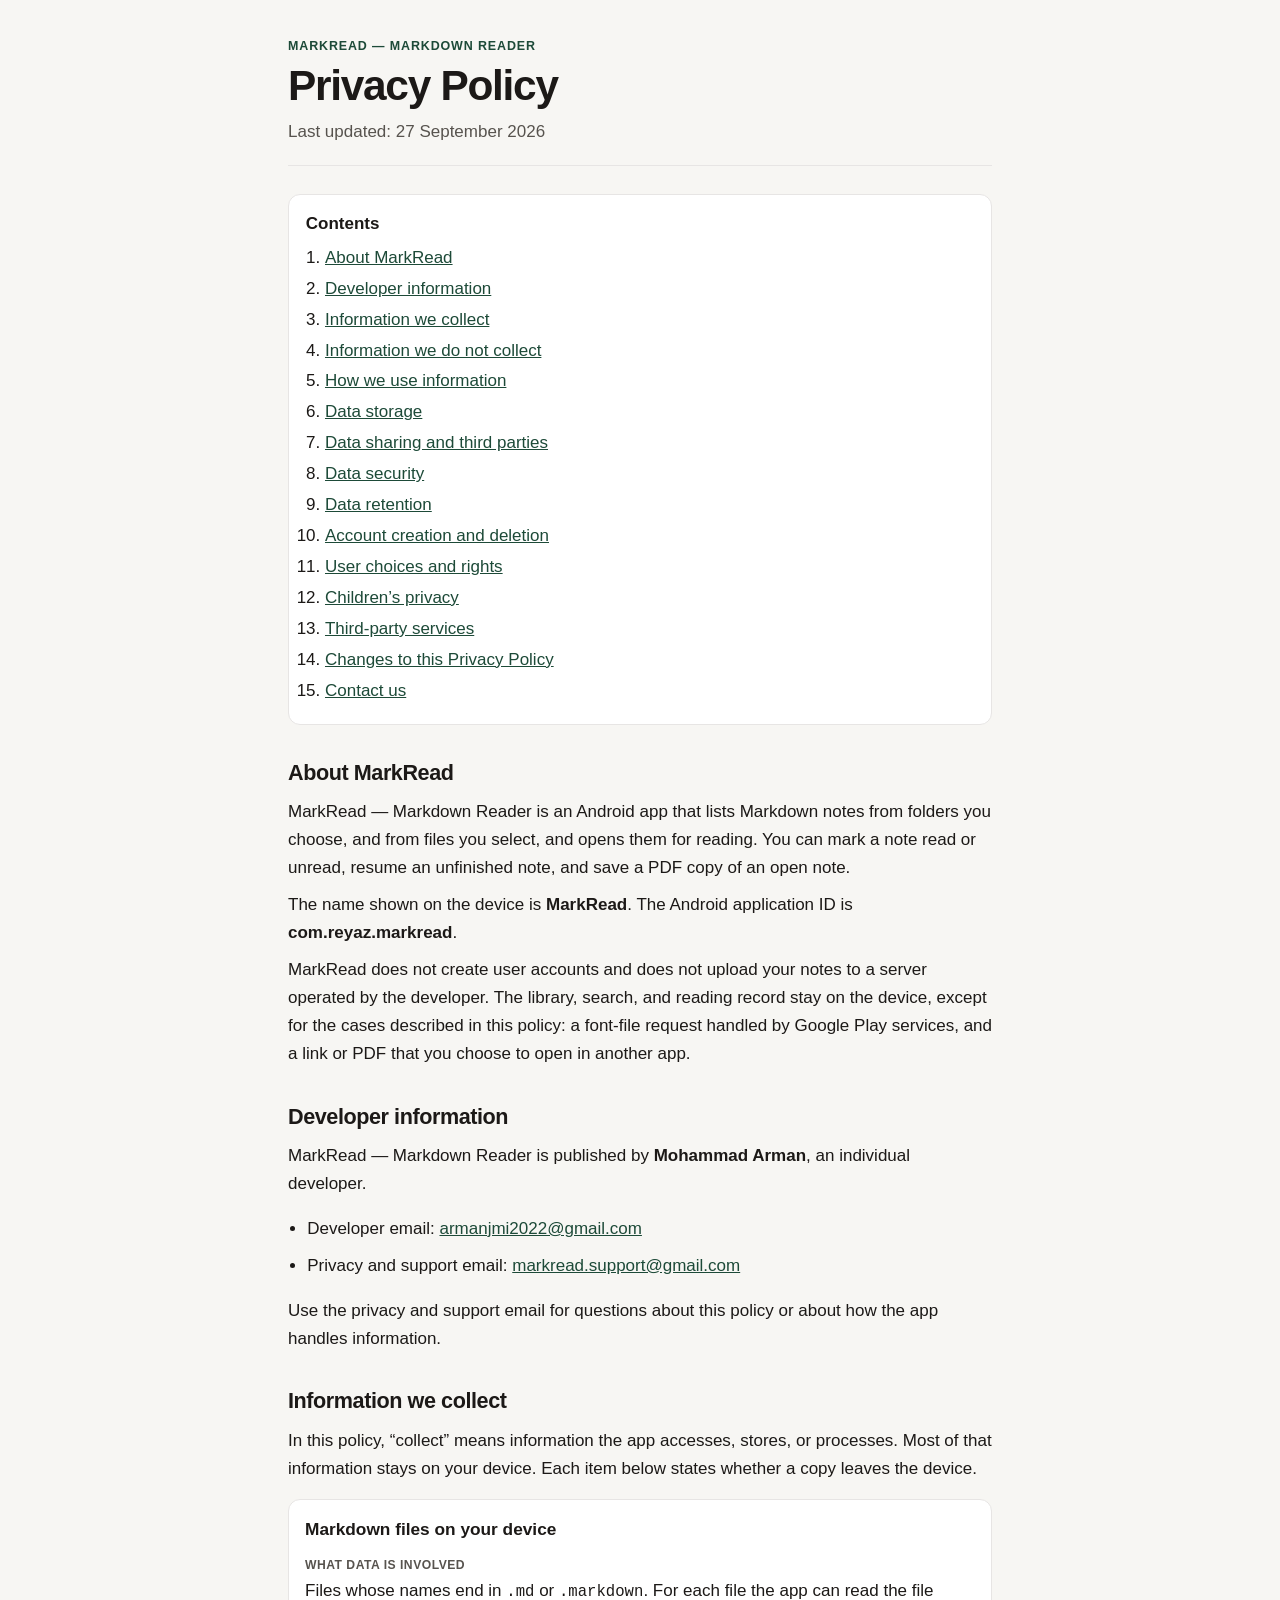
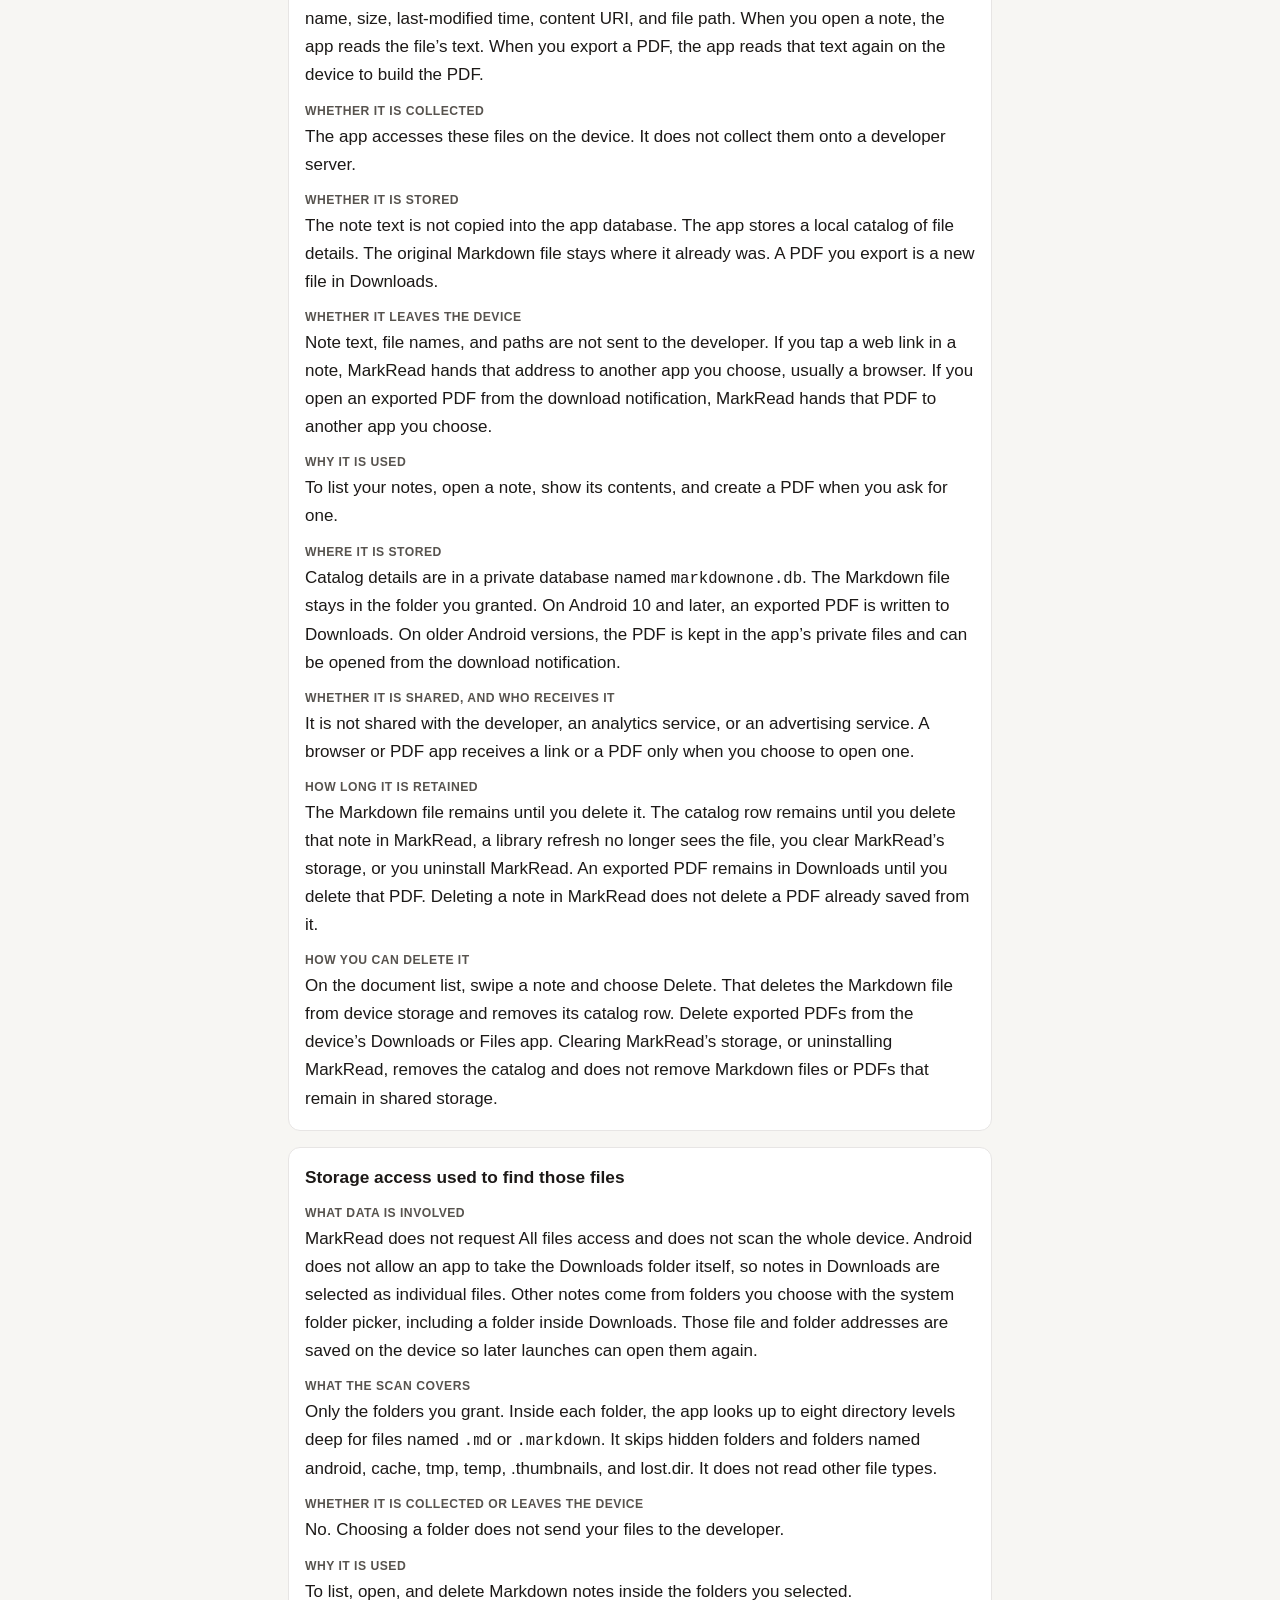
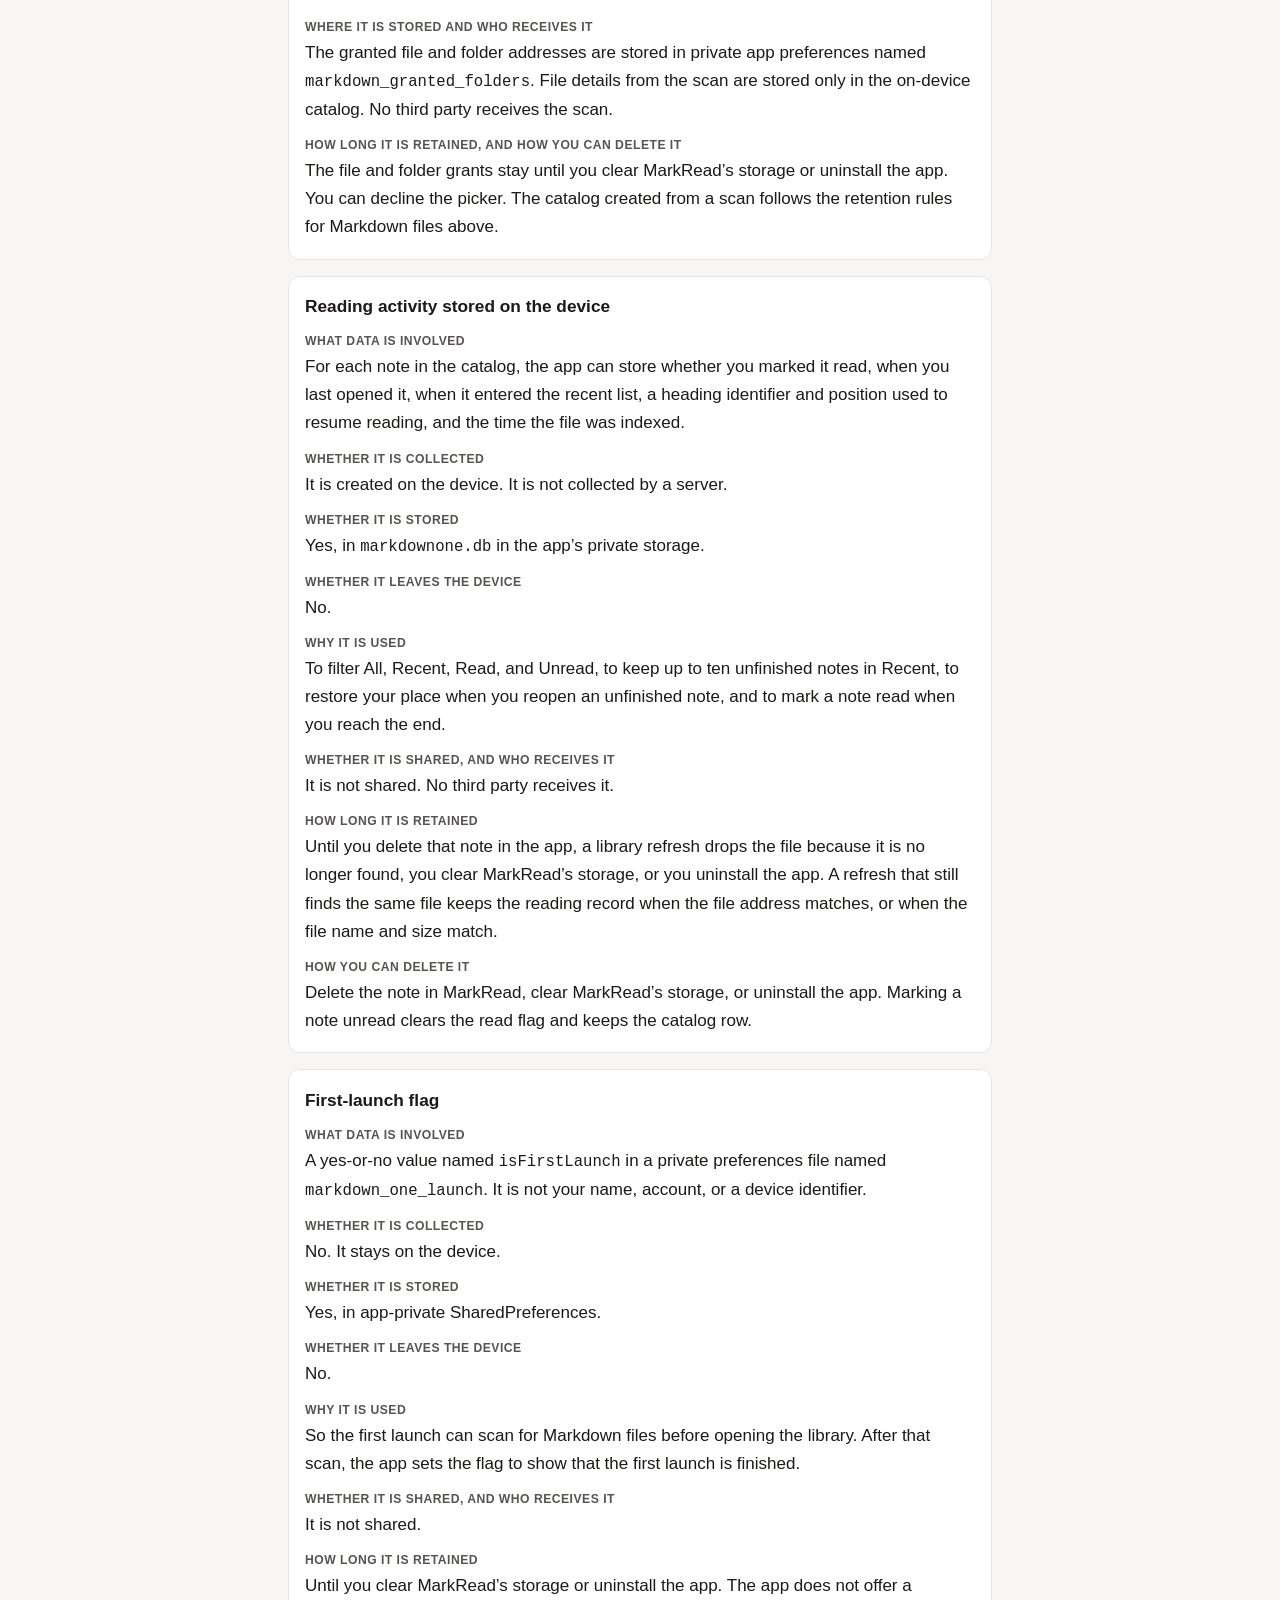
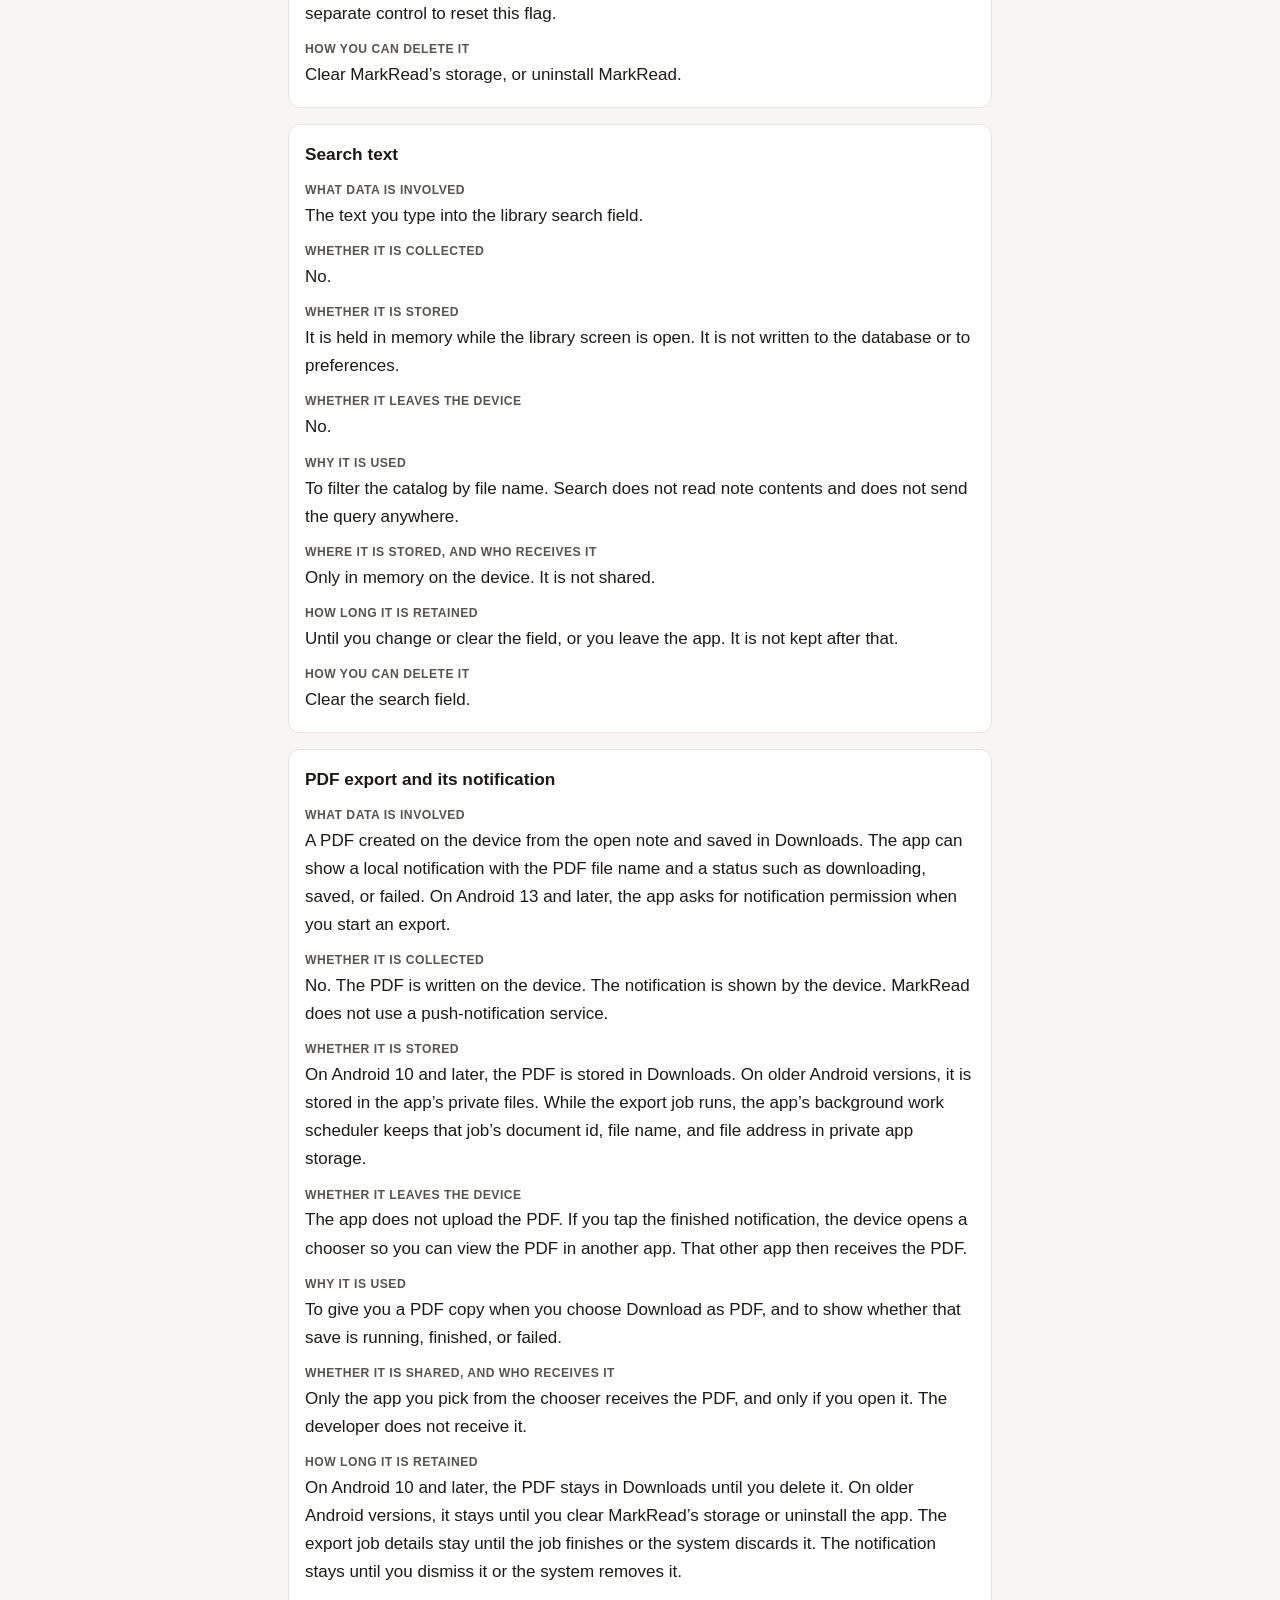
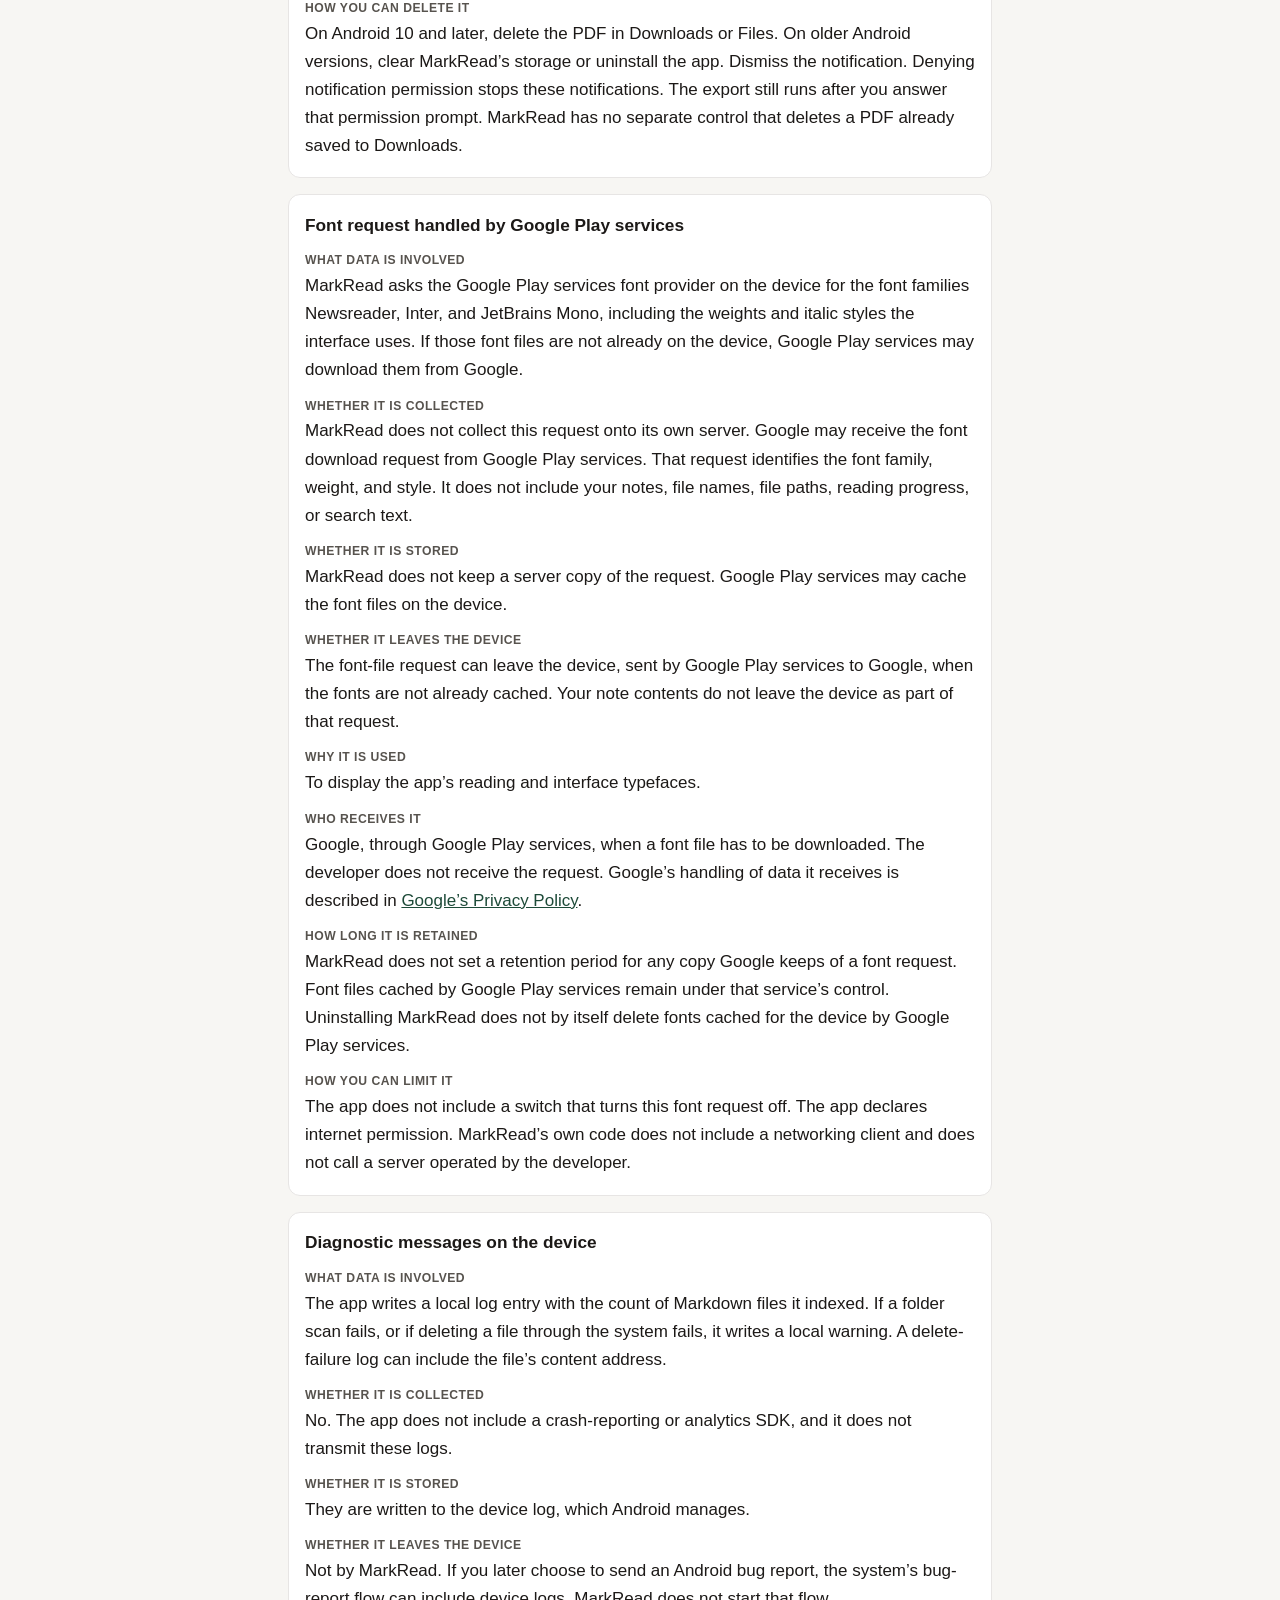
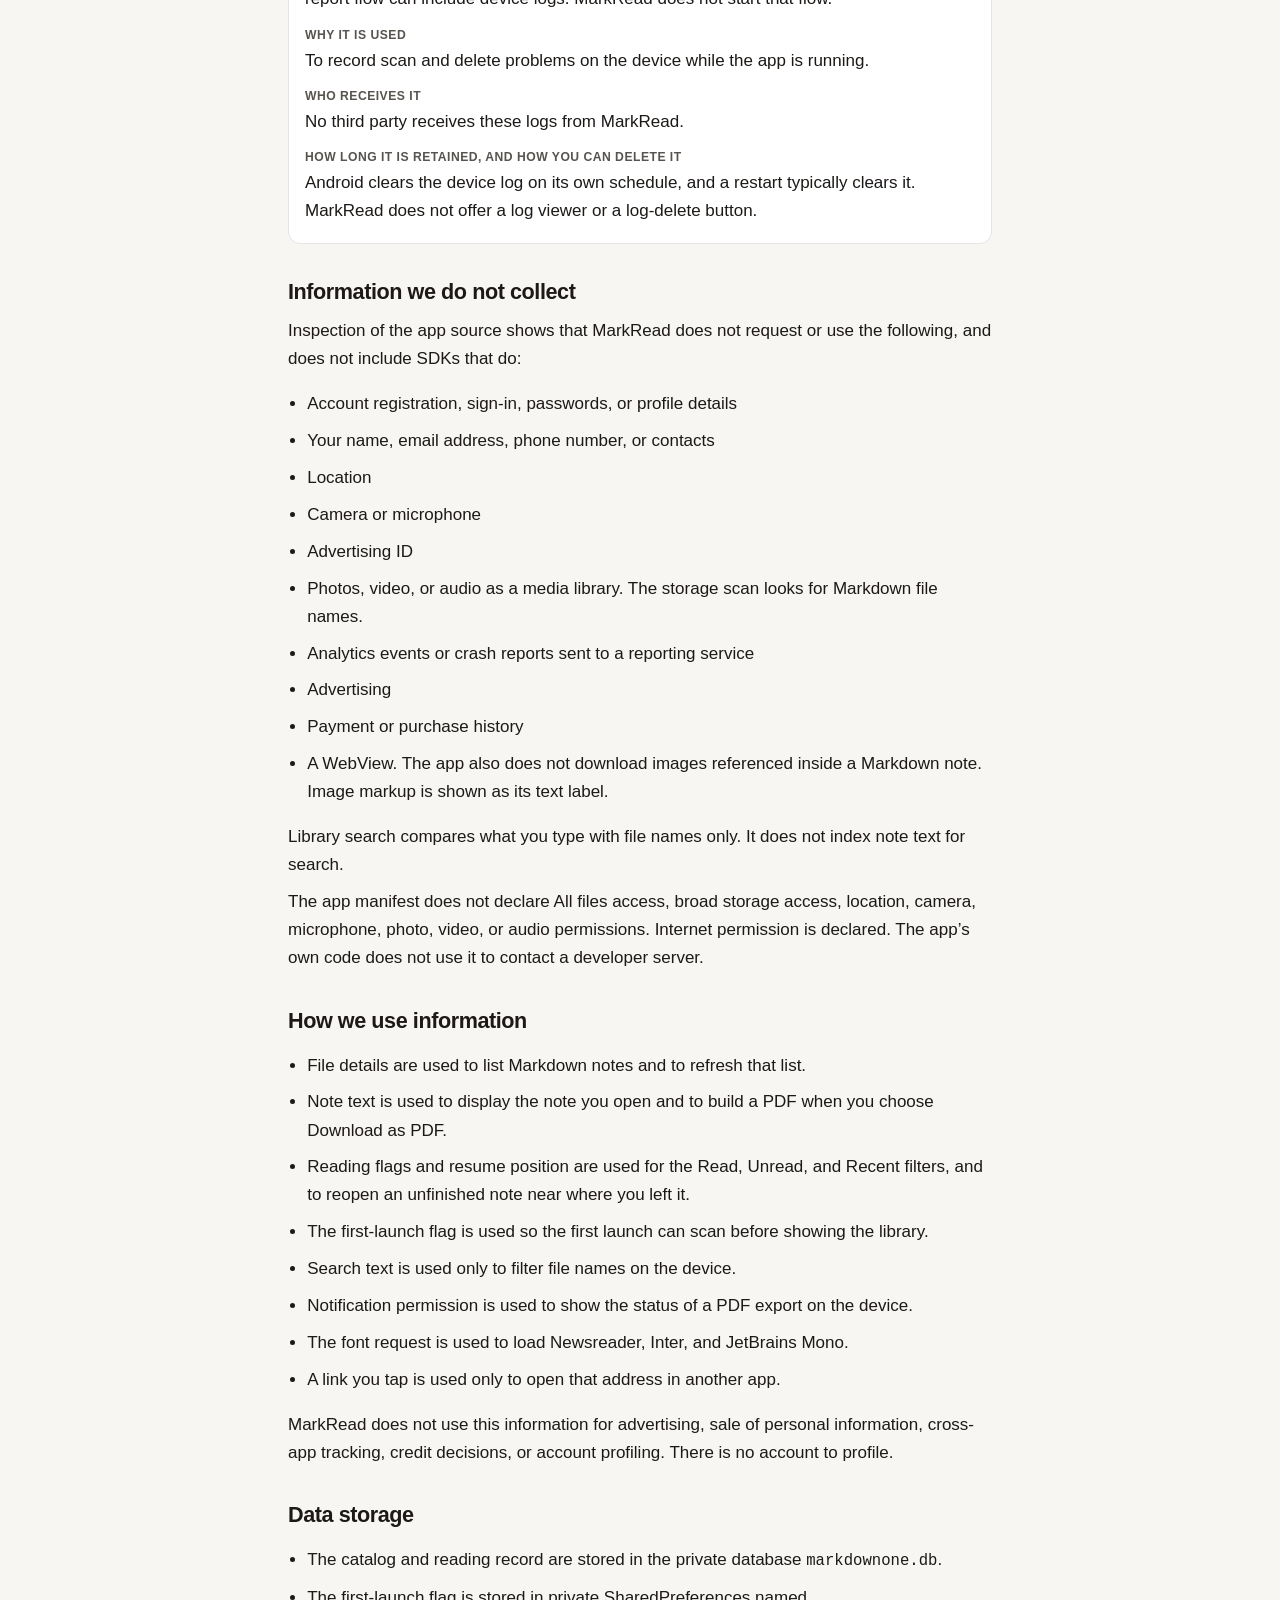
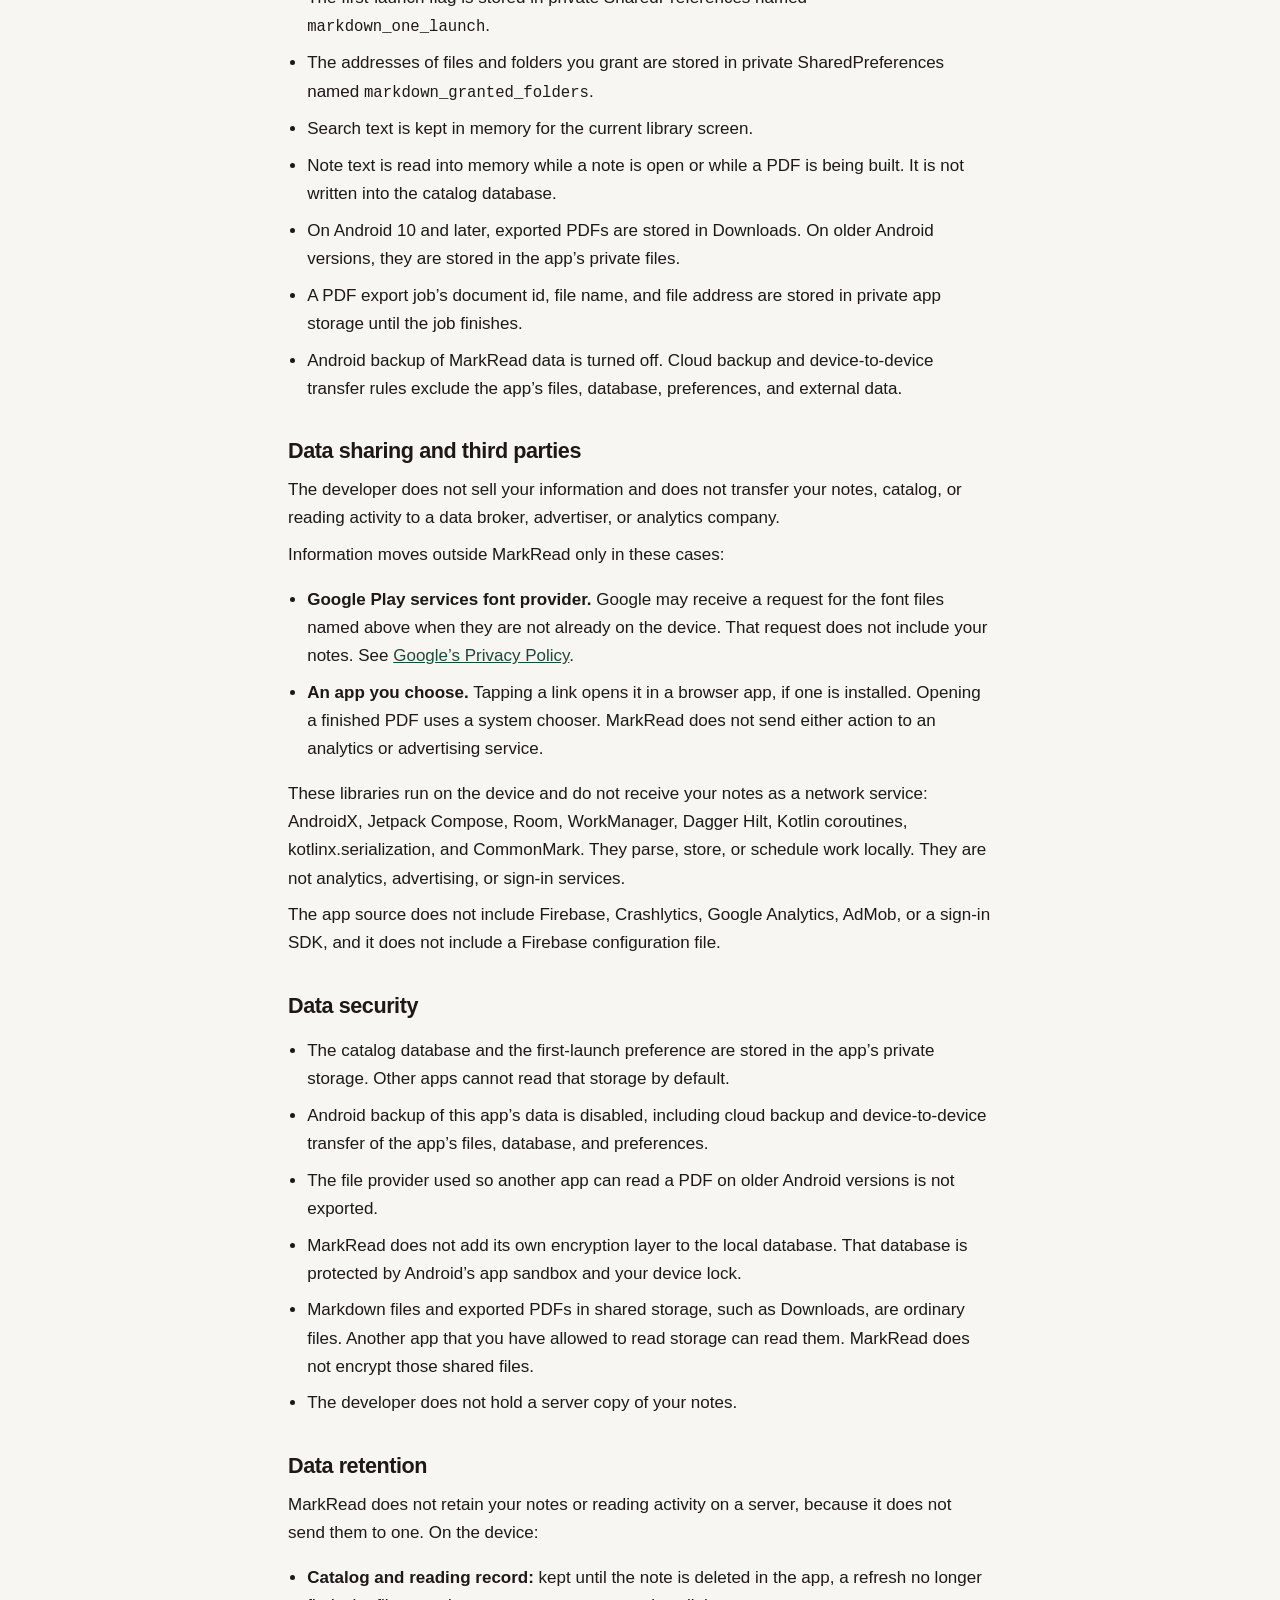
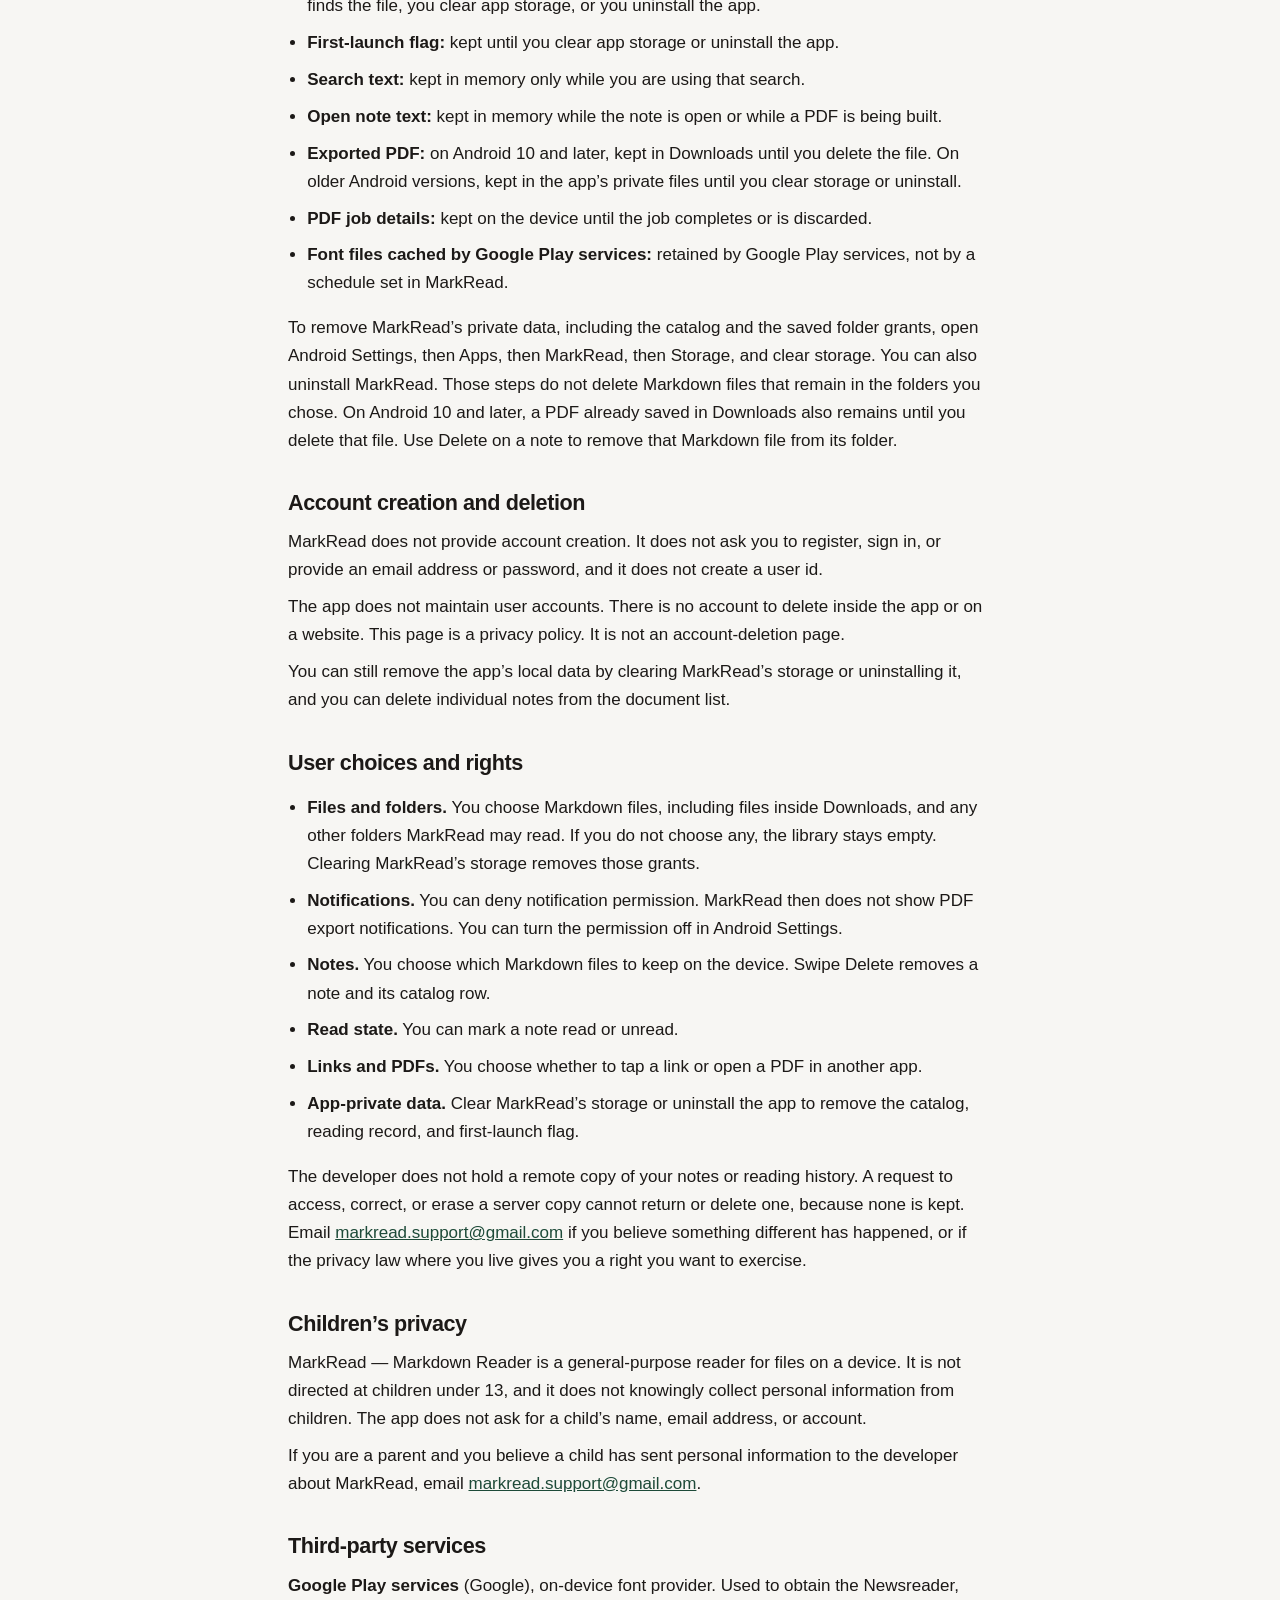
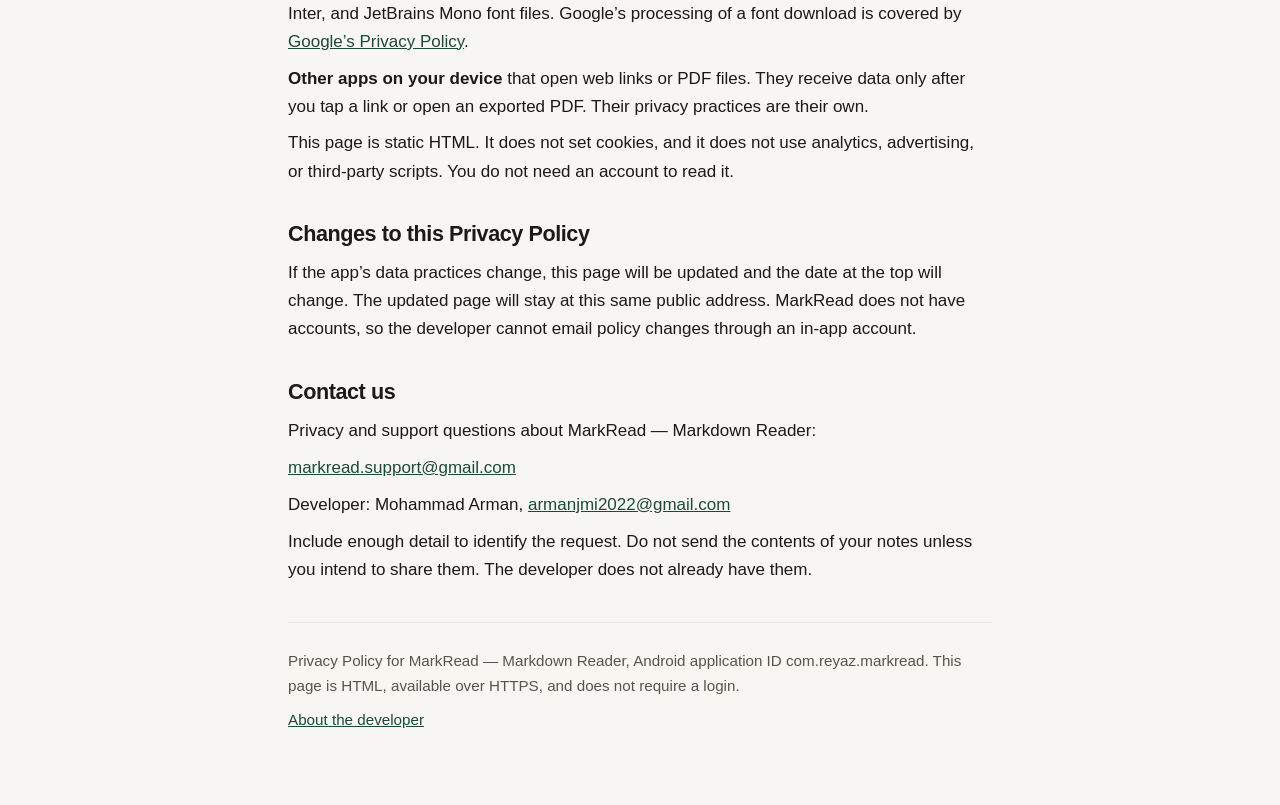
==== commit 1c95dce0: "Describe selecting files in Downloads instead of taking the Downloads folder. Co-authored-by: Cursor" ====
--- a/index.html
+++ b/index.html
@@ -39,7 +39,7 @@
 
     <section id="about">
       <h2>About MarkRead</h2>
-      <p>MarkRead — Markdown Reader is an Android app that lists Markdown notes from folders you choose, and opens them for reading. You can mark a note read or unread, resume an unfinished note, and save a PDF copy of an open note.</p>
+      <p>MarkRead — Markdown Reader is an Android app that lists Markdown notes from folders you choose, and from files you select, and opens them for reading. You can mark a note read or unread, resume an unfinished note, and save a PDF copy of an open note.</p>
       <p>The name shown on the device is <strong>MarkRead</strong>. The Android application ID is <strong>com.reyaz.markread</strong>.</p>
       <p>MarkRead does not create user accounts and does not upload your notes to a server operated by the developer. The library, search, and reading record stay on the device, except for the cases described in this policy: a font-file request handled by Google Play services, and a link or PDF that you choose to open in another app.</p>
     </section>
@@ -86,7 +86,7 @@
         <h3>Storage access used to find those files</h3>
         <dl>
           <dt>What data is involved</dt>
-          <dd>MarkRead does not request All files access and does not scan the whole device. It asks you to choose one or more folders with the system folder picker. The addresses of those folders are saved on the device so later launches can open them again.</dd>
+          <dd>MarkRead does not request All files access and does not scan the whole device. Android does not allow an app to take the Downloads folder itself, so notes in Downloads are selected as individual files. Other notes come from folders you choose with the system folder picker, including a folder inside Downloads. Those file and folder addresses are saved on the device so later launches can open them again.</dd>
           <dt>What the scan covers</dt>
           <dd>Only the folders you grant. Inside each folder, the app looks up to eight directory levels deep for files named <code>.md</code> or <code>.markdown</code>. It skips hidden folders and folders named android, cache, tmp, temp, .thumbnails, and lost.dir. It does not read other file types.</dd>
           <dt>Whether it is collected or leaves the device</dt>
@@ -94,9 +94,9 @@
           <dt>Why it is used</dt>
           <dd>To list, open, and delete Markdown notes inside the folders you selected.</dd>
           <dt>Where it is stored and who receives it</dt>
-          <dd>The granted folder addresses are stored in private app preferences named <code>markdown_granted_folders</code>. File details from the scan are stored only in the on-device catalog. No third party receives the scan.</dd>
+          <dd>The granted file and folder addresses are stored in private app preferences named <code>markdown_granted_folders</code>. File details from the scan are stored only in the on-device catalog. No third party receives the scan.</dd>
           <dt>How long it is retained, and how you can delete it</dt>
-          <dd>The folder grants stay until you clear MarkRead’s storage or uninstall the app. You can decline the folder picker. The catalog created from a scan follows the retention rules for Markdown files above.</dd>
+          <dd>The file and folder grants stay until you clear MarkRead’s storage or uninstall the app. You can decline the picker. The catalog created from a scan follows the retention rules for Markdown files above.</dd>
         </dl>
       </article>
 
@@ -270,7 +270,7 @@
       <ul>
         <li>The catalog and reading record are stored in the private database <code>markdownone.db</code>.</li>
         <li>The first-launch flag is stored in private SharedPreferences named <code>markdown_one_launch</code>.</li>
-        <li>The addresses of folders you grant are stored in private SharedPreferences named <code>markdown_granted_folders</code>.</li>
+        <li>The addresses of files and folders you grant are stored in private SharedPreferences named <code>markdown_granted_folders</code>.</li>
         <li>Search text is kept in memory for the current library screen.</li>
         <li>Note text is read into memory while a note is open or while a PDF is being built. It is not written into the catalog database.</li>
         <li>On Android 10 and later, exported PDFs are stored in Downloads. On older Android versions, they are stored in the app’s private files.</li>
@@ -328,7 +328,7 @@
     <section id="choices">
       <h2>User choices and rights</h2>
       <ul>
-        <li><strong>Folders.</strong> You choose which folders MarkRead may read. If you do not choose a folder, the library stays empty. Clearing MarkRead’s storage removes those folder grants.</li>
+        <li><strong>Files and folders.</strong> You choose Markdown files, including files inside Downloads, and any other folders MarkRead may read. If you do not choose any, the library stays empty. Clearing MarkRead’s storage removes those grants.</li>
         <li><strong>Notifications.</strong> You can deny notification permission. MarkRead then does not show PDF export notifications. You can turn the permission off in Android Settings.</li>
         <li><strong>Notes.</strong> You choose which Markdown files to keep on the device. Swipe Delete removes a note and its catalog row.</li>
         <li><strong>Read state.</strong> You can mark a note read or unread.</li>
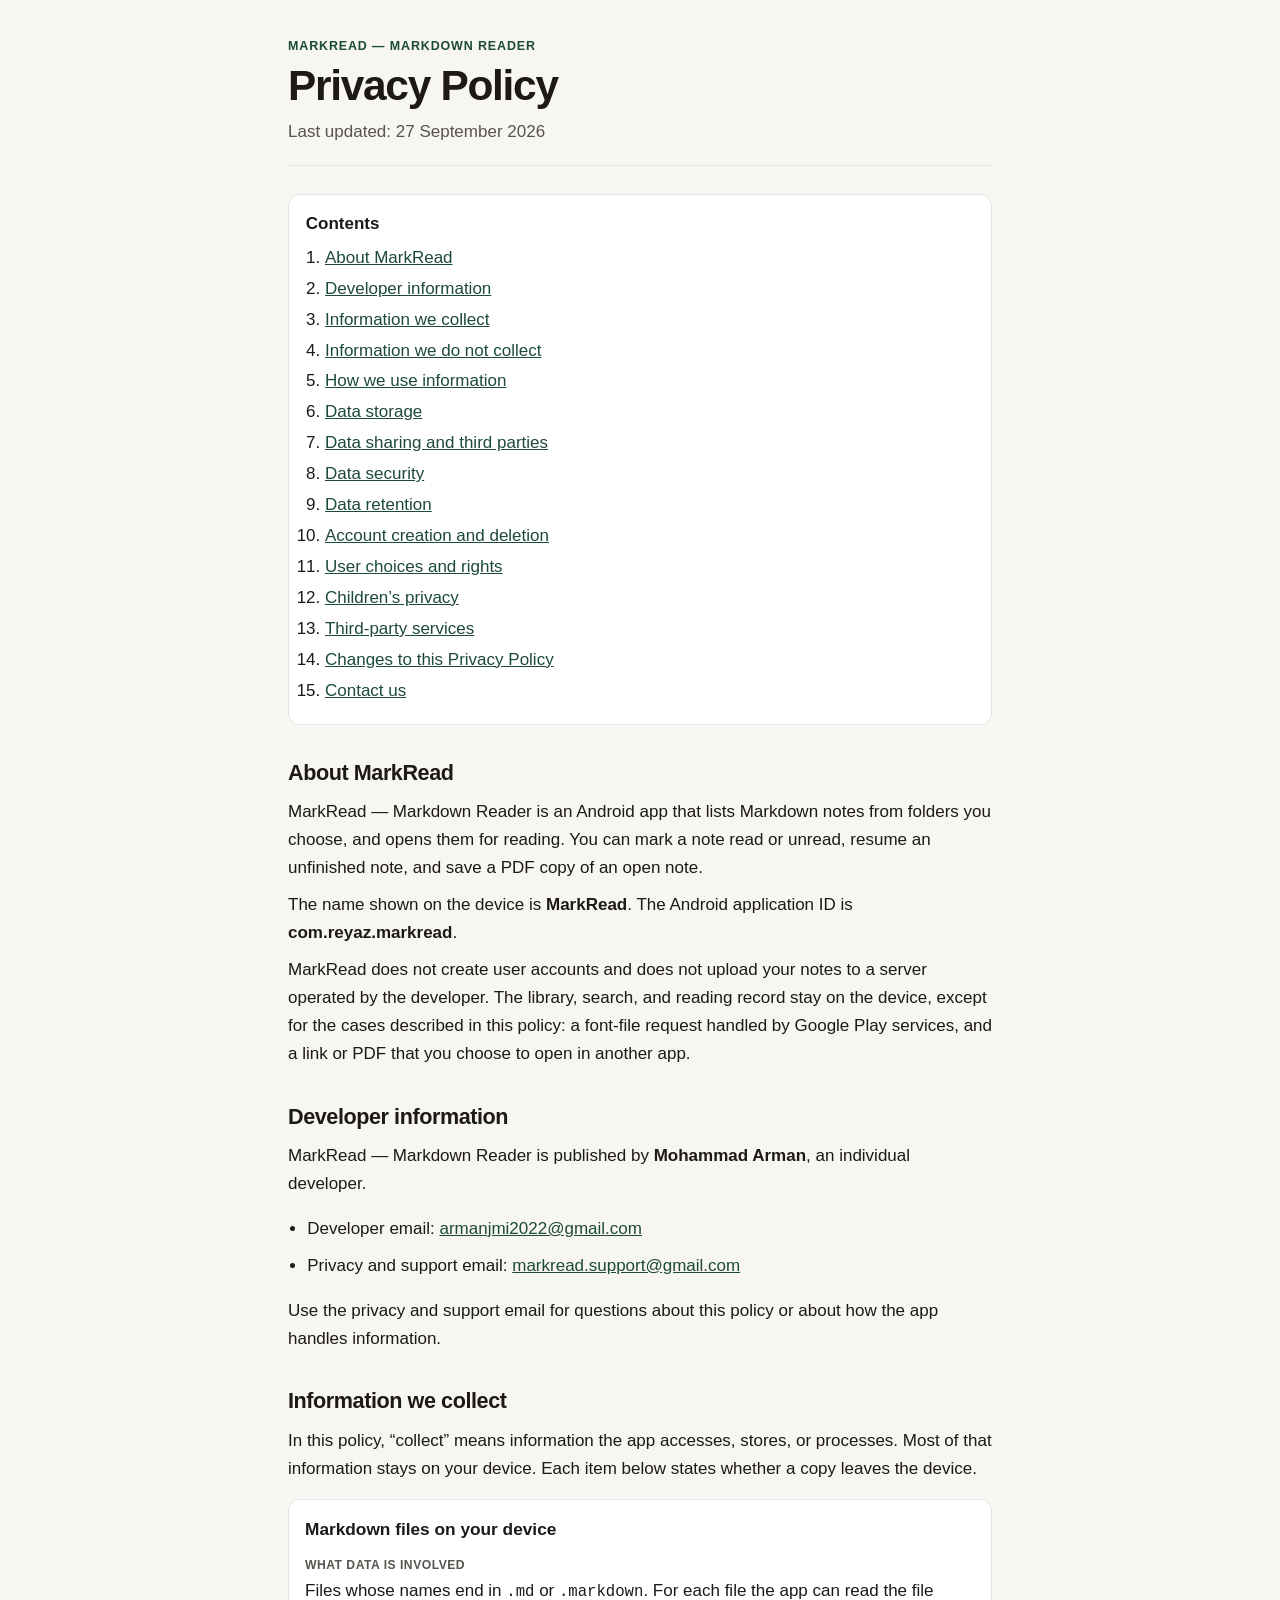
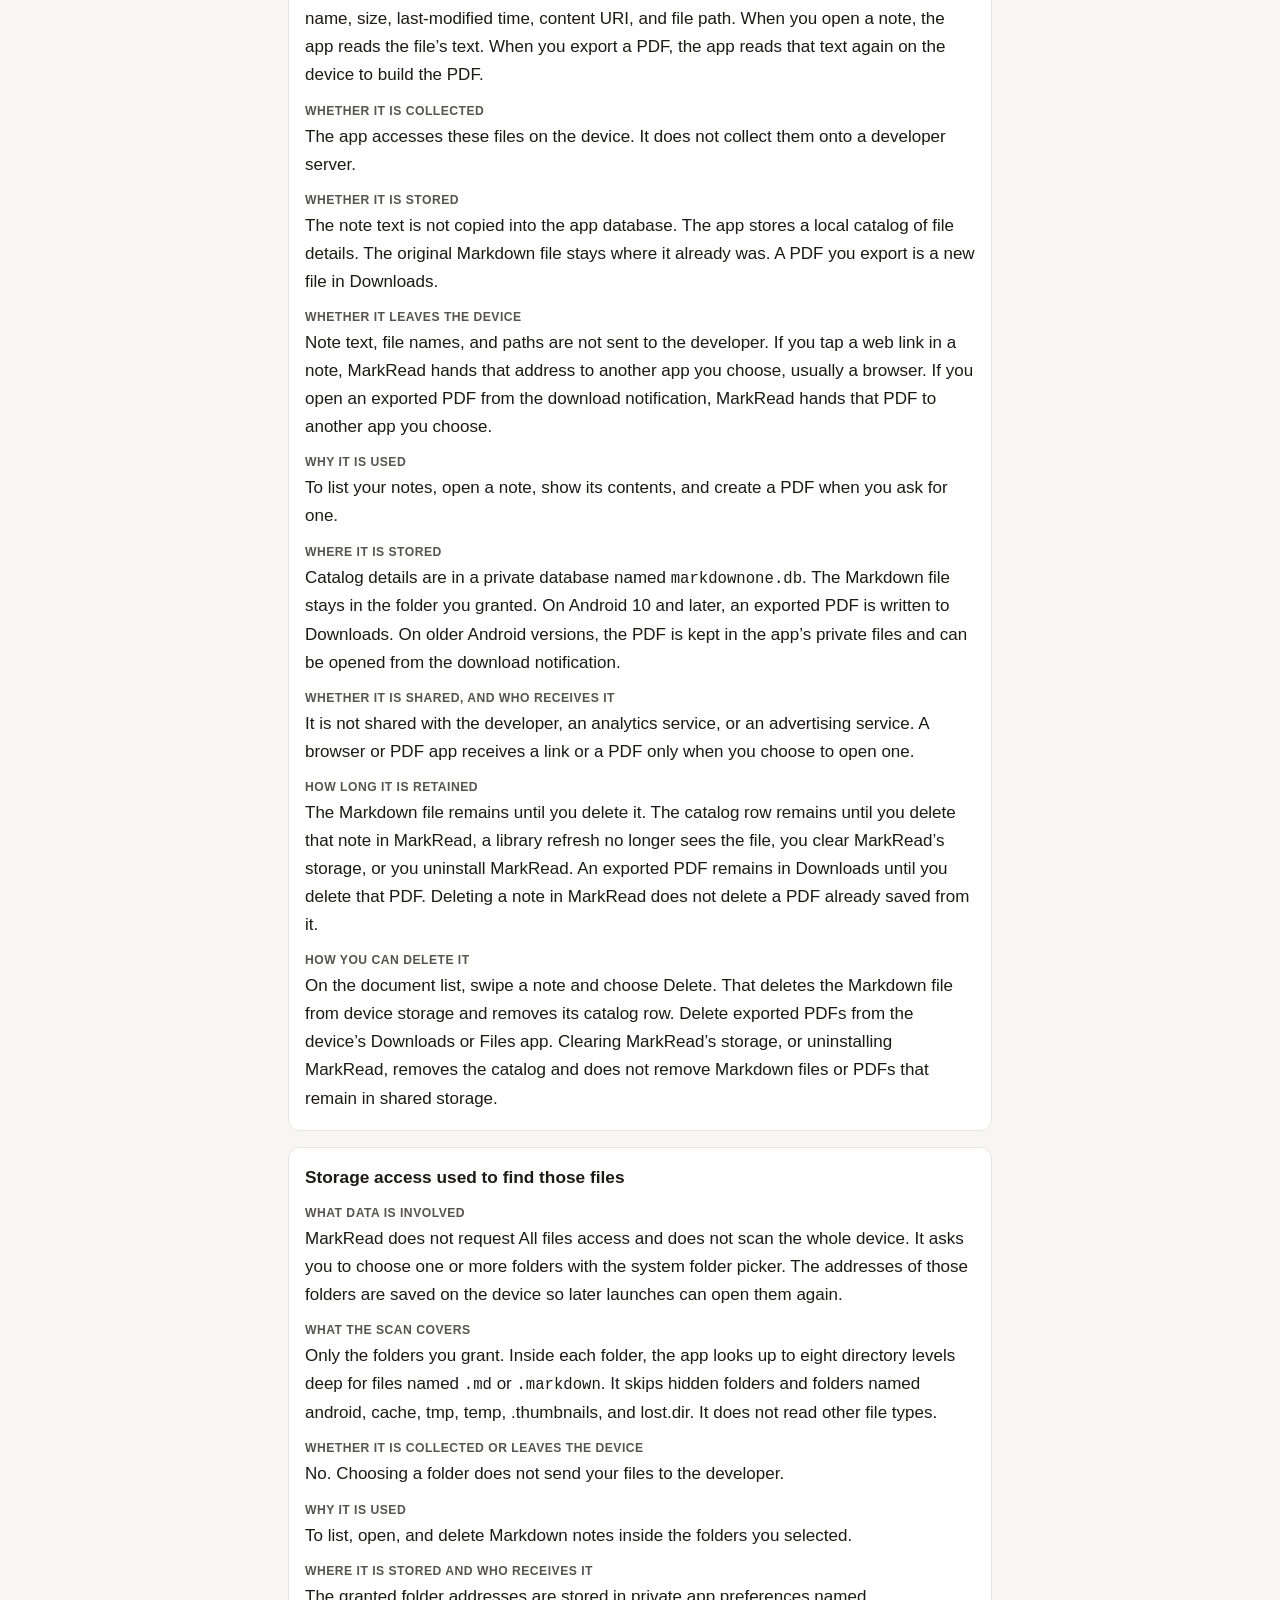
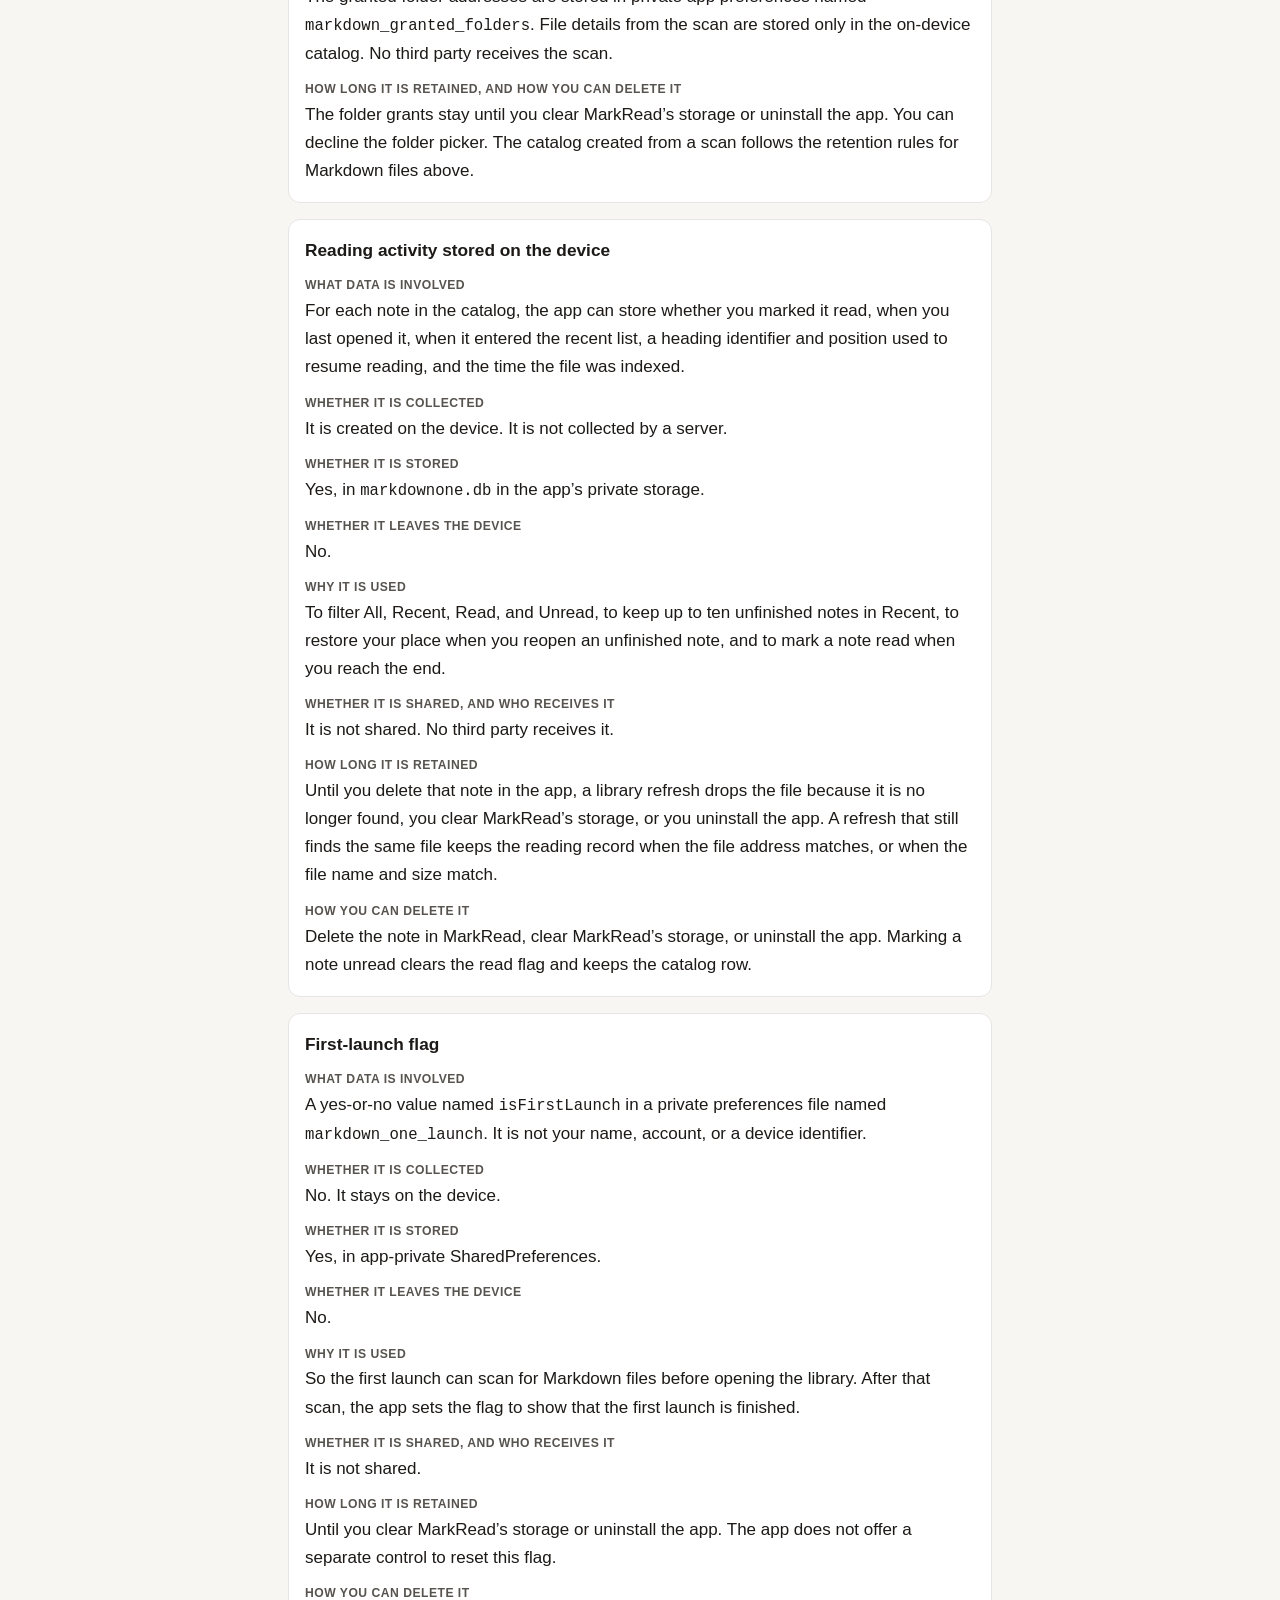
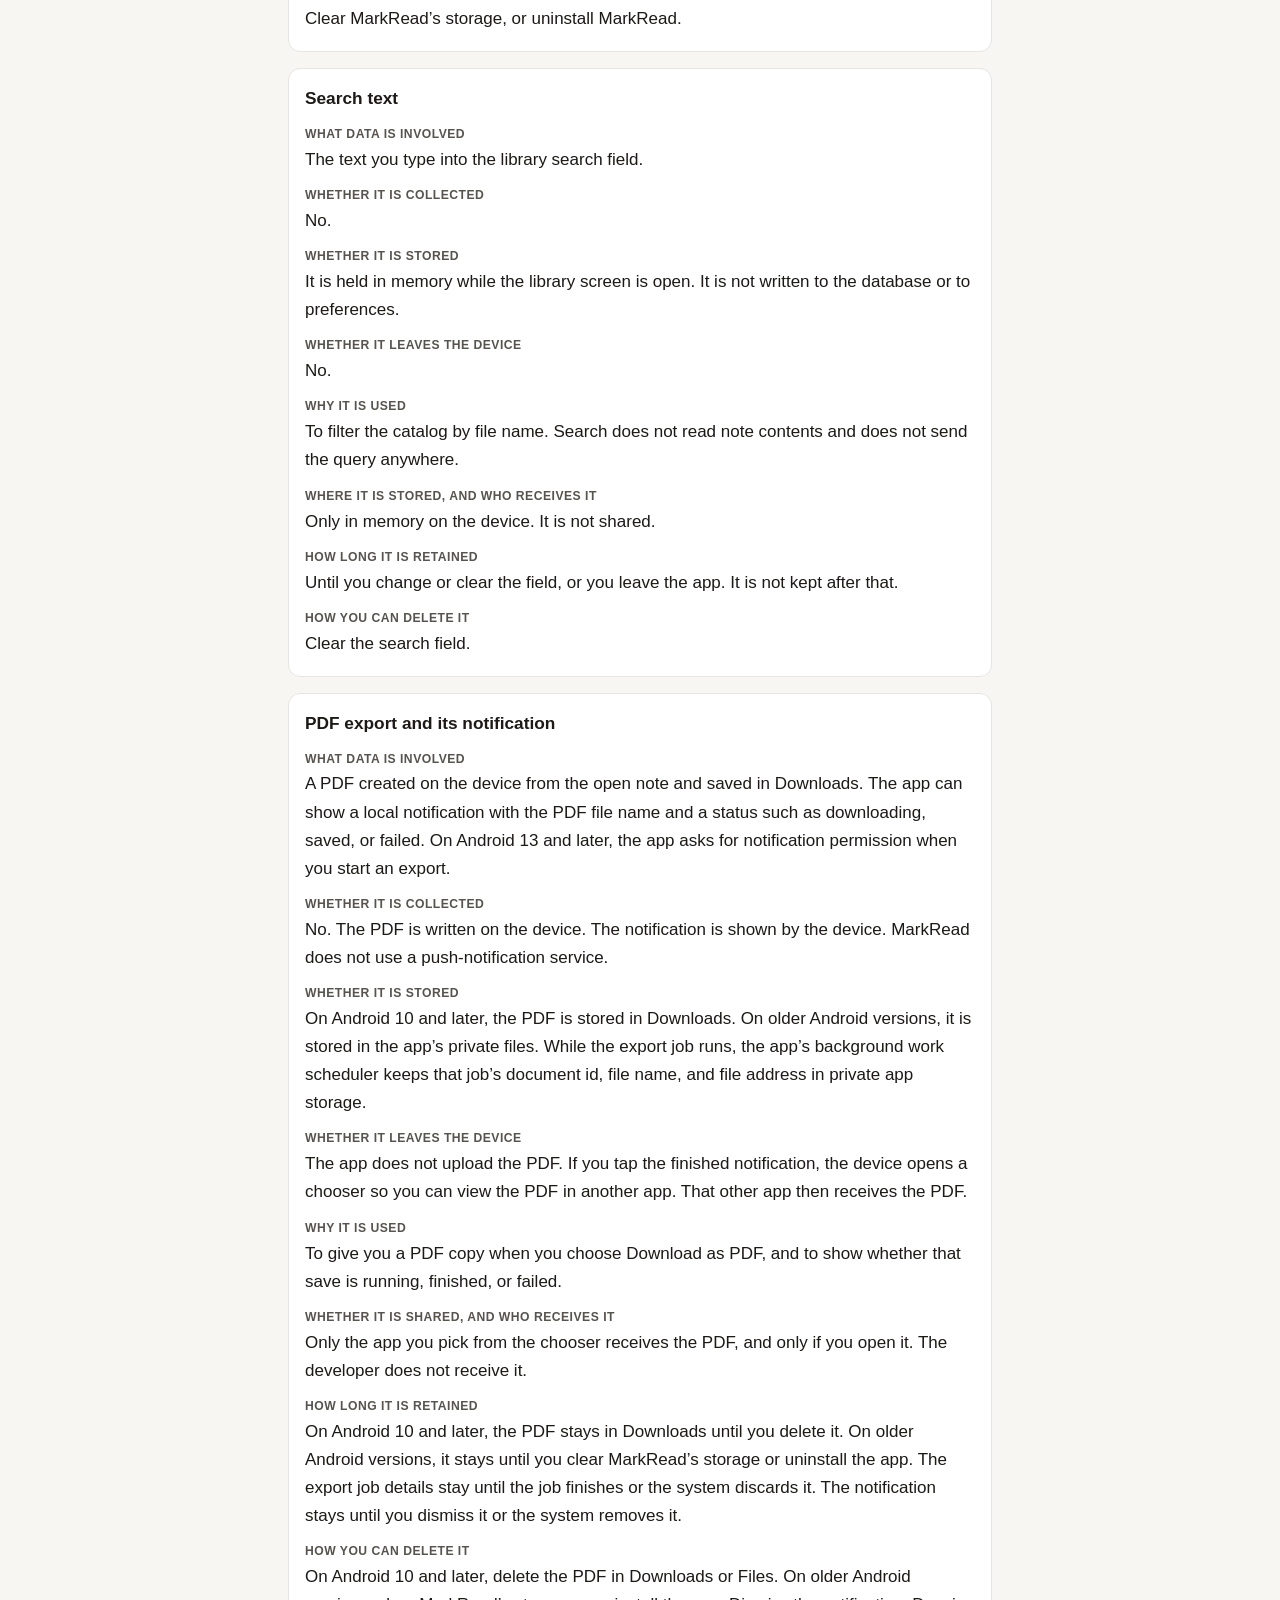
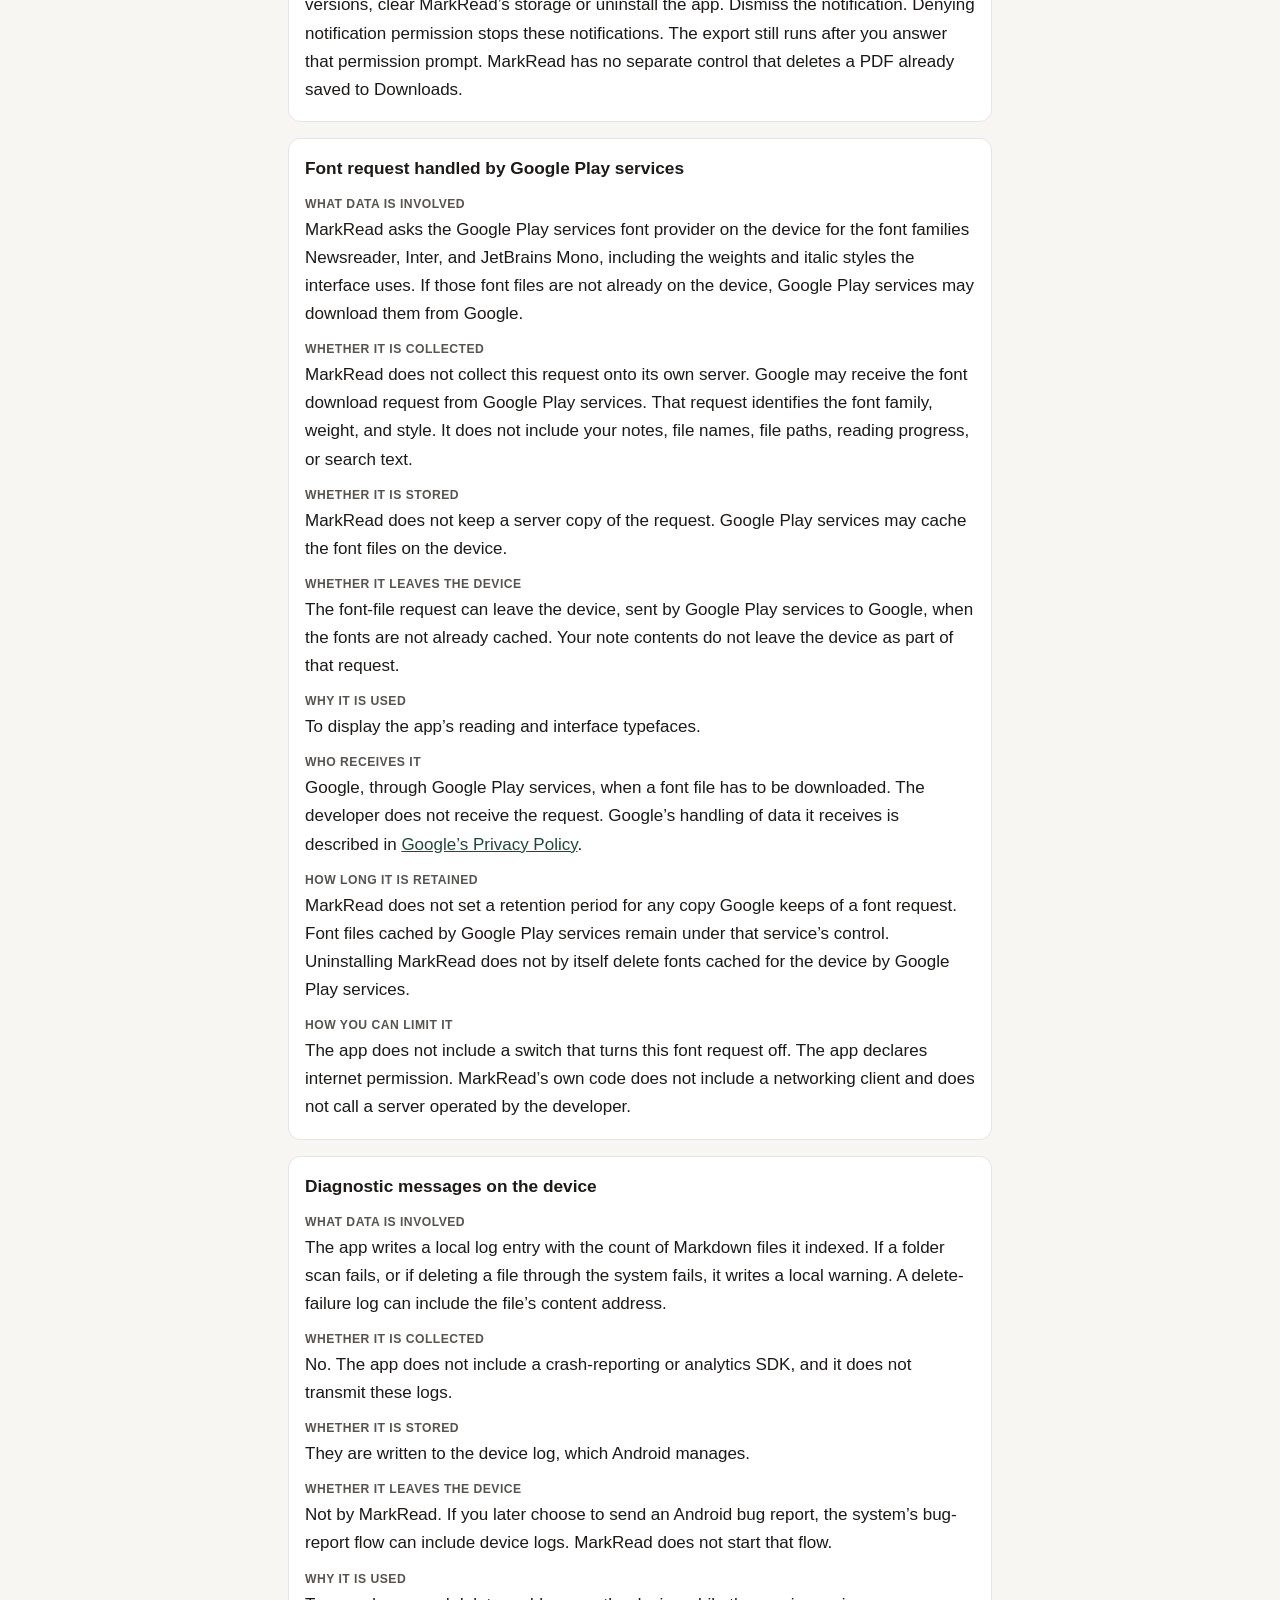
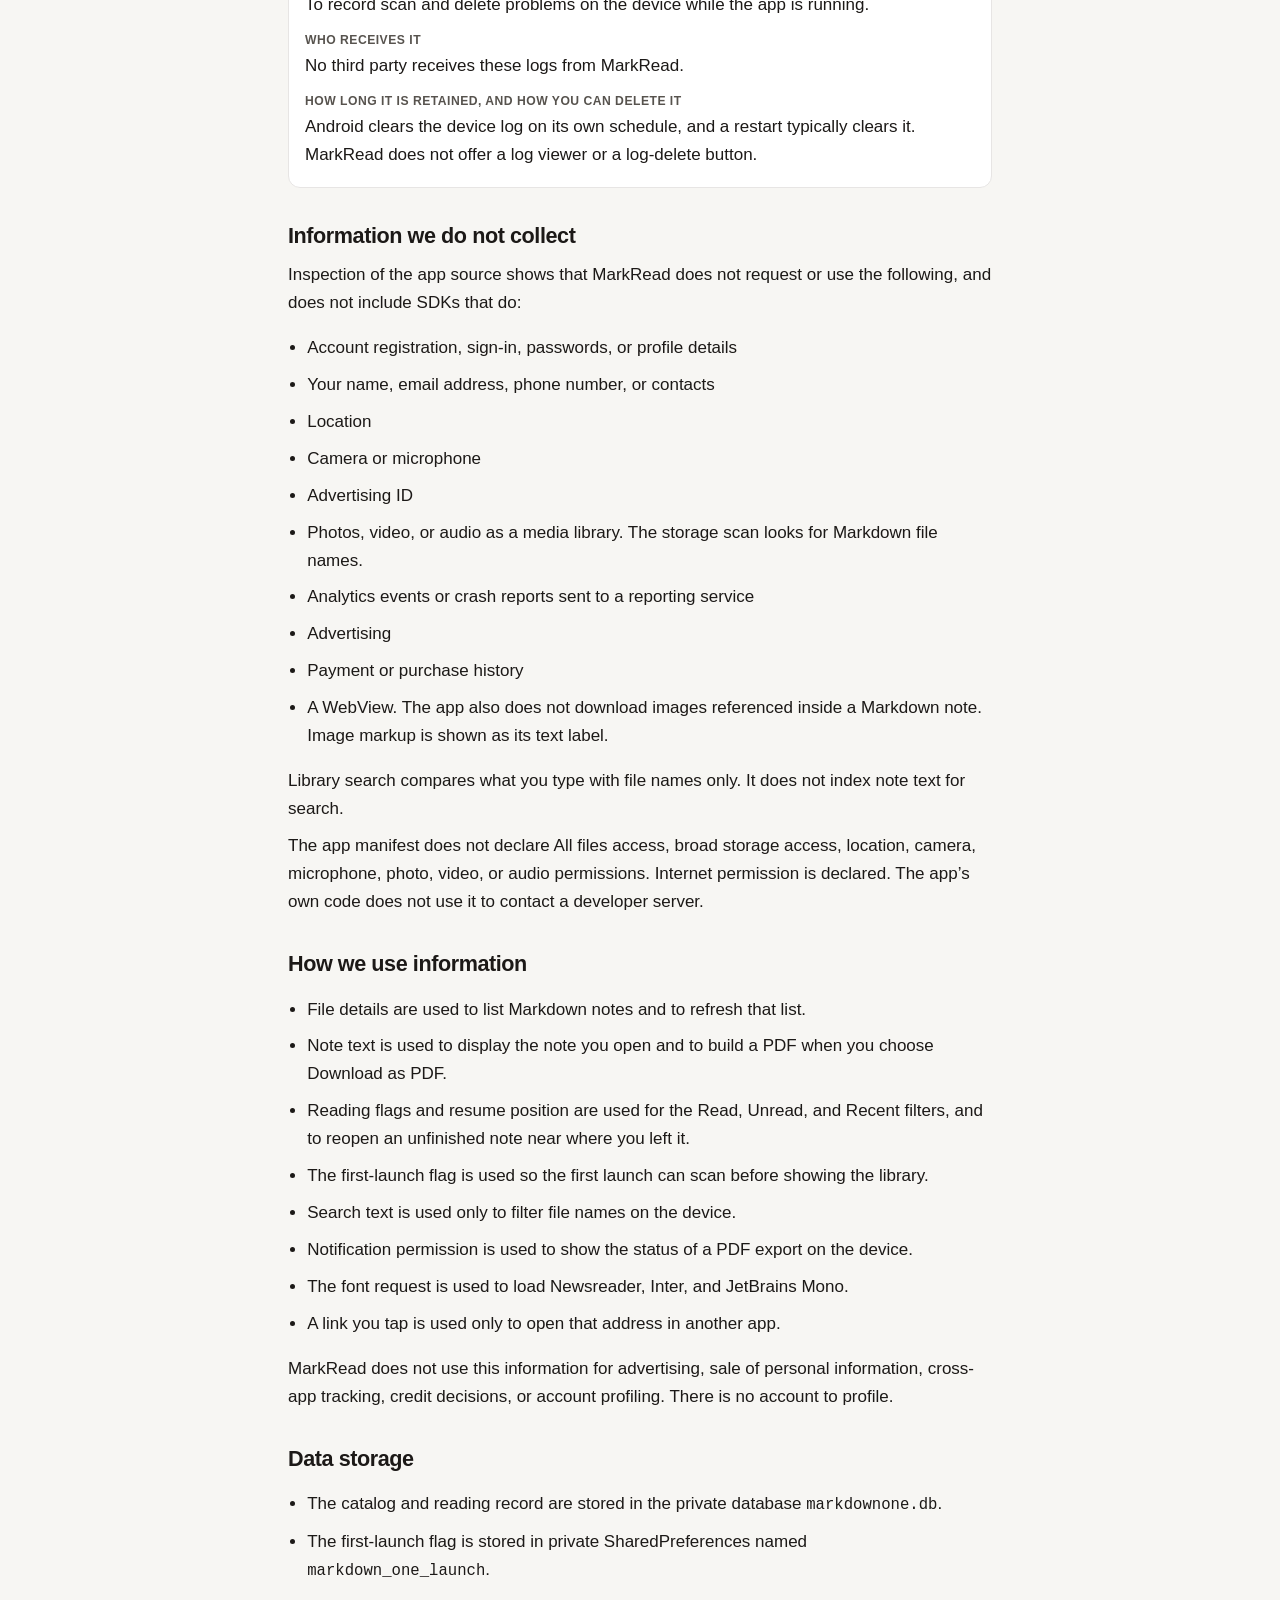
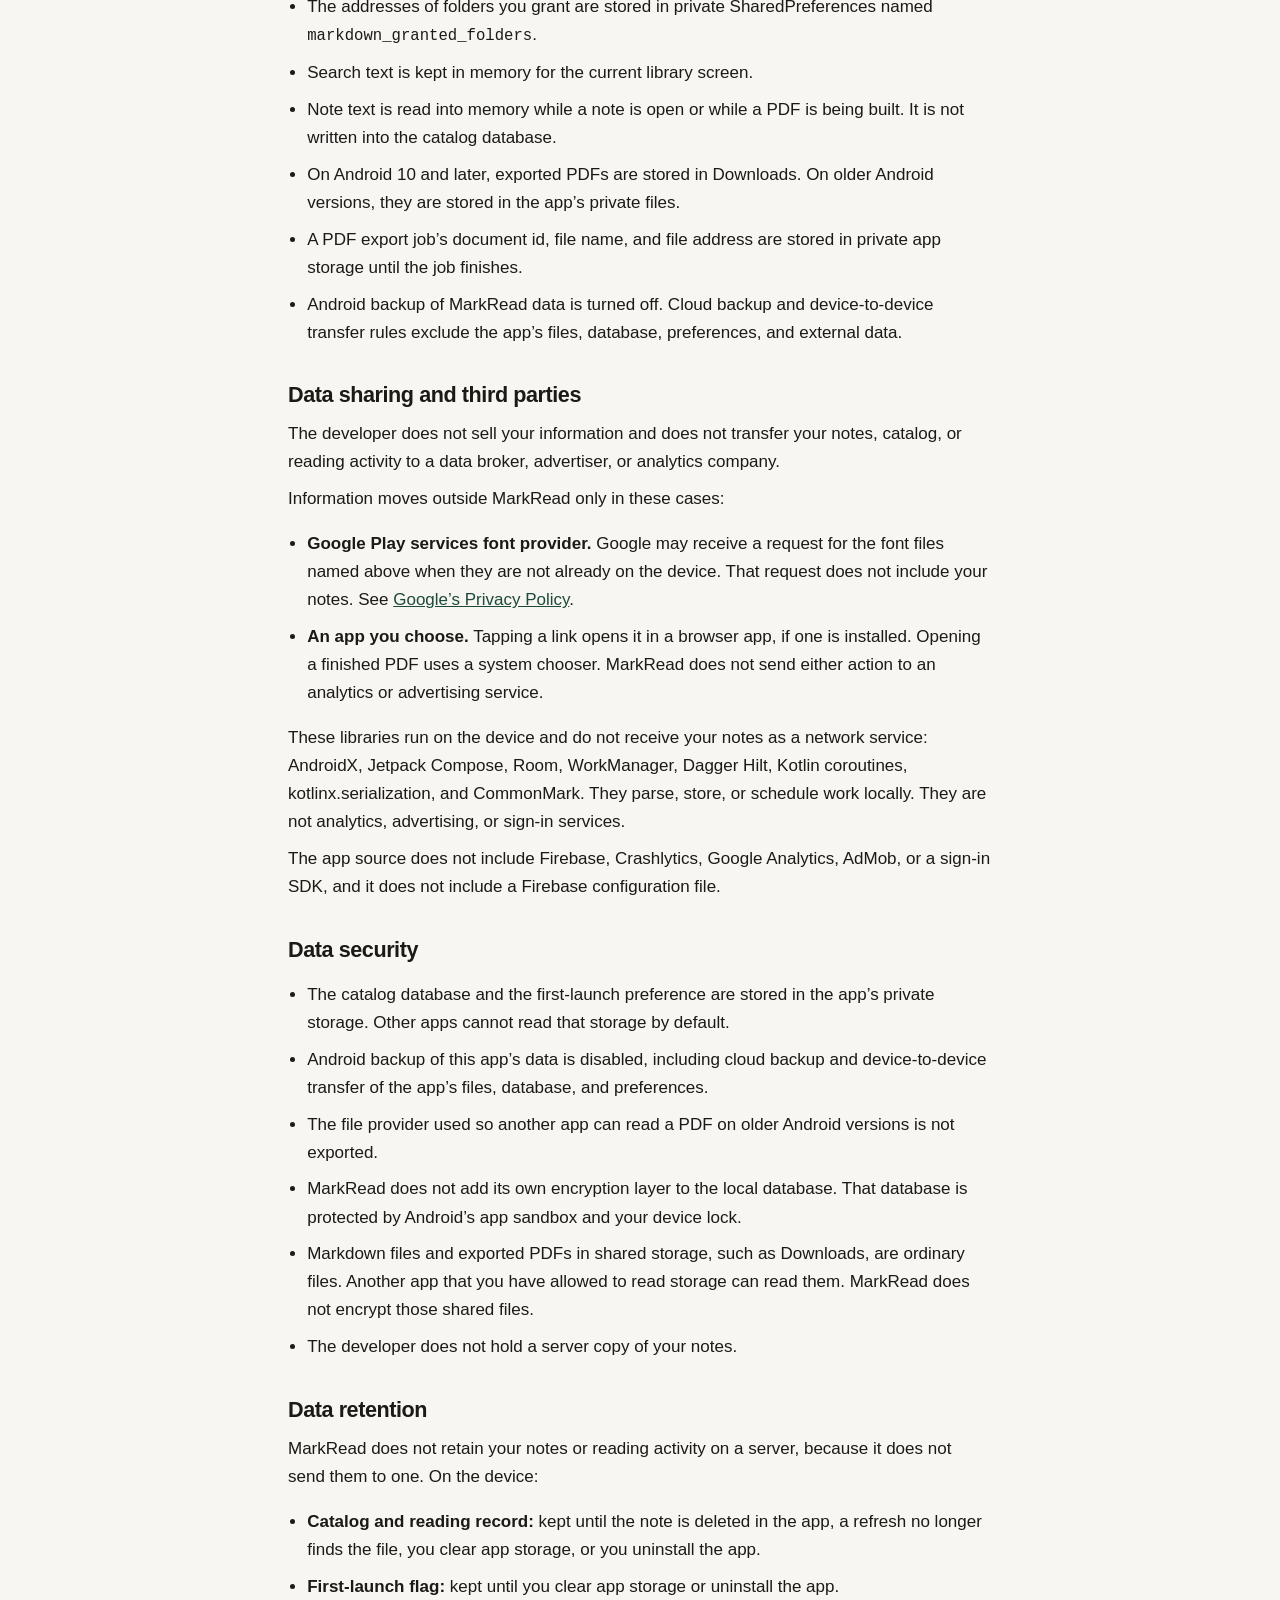
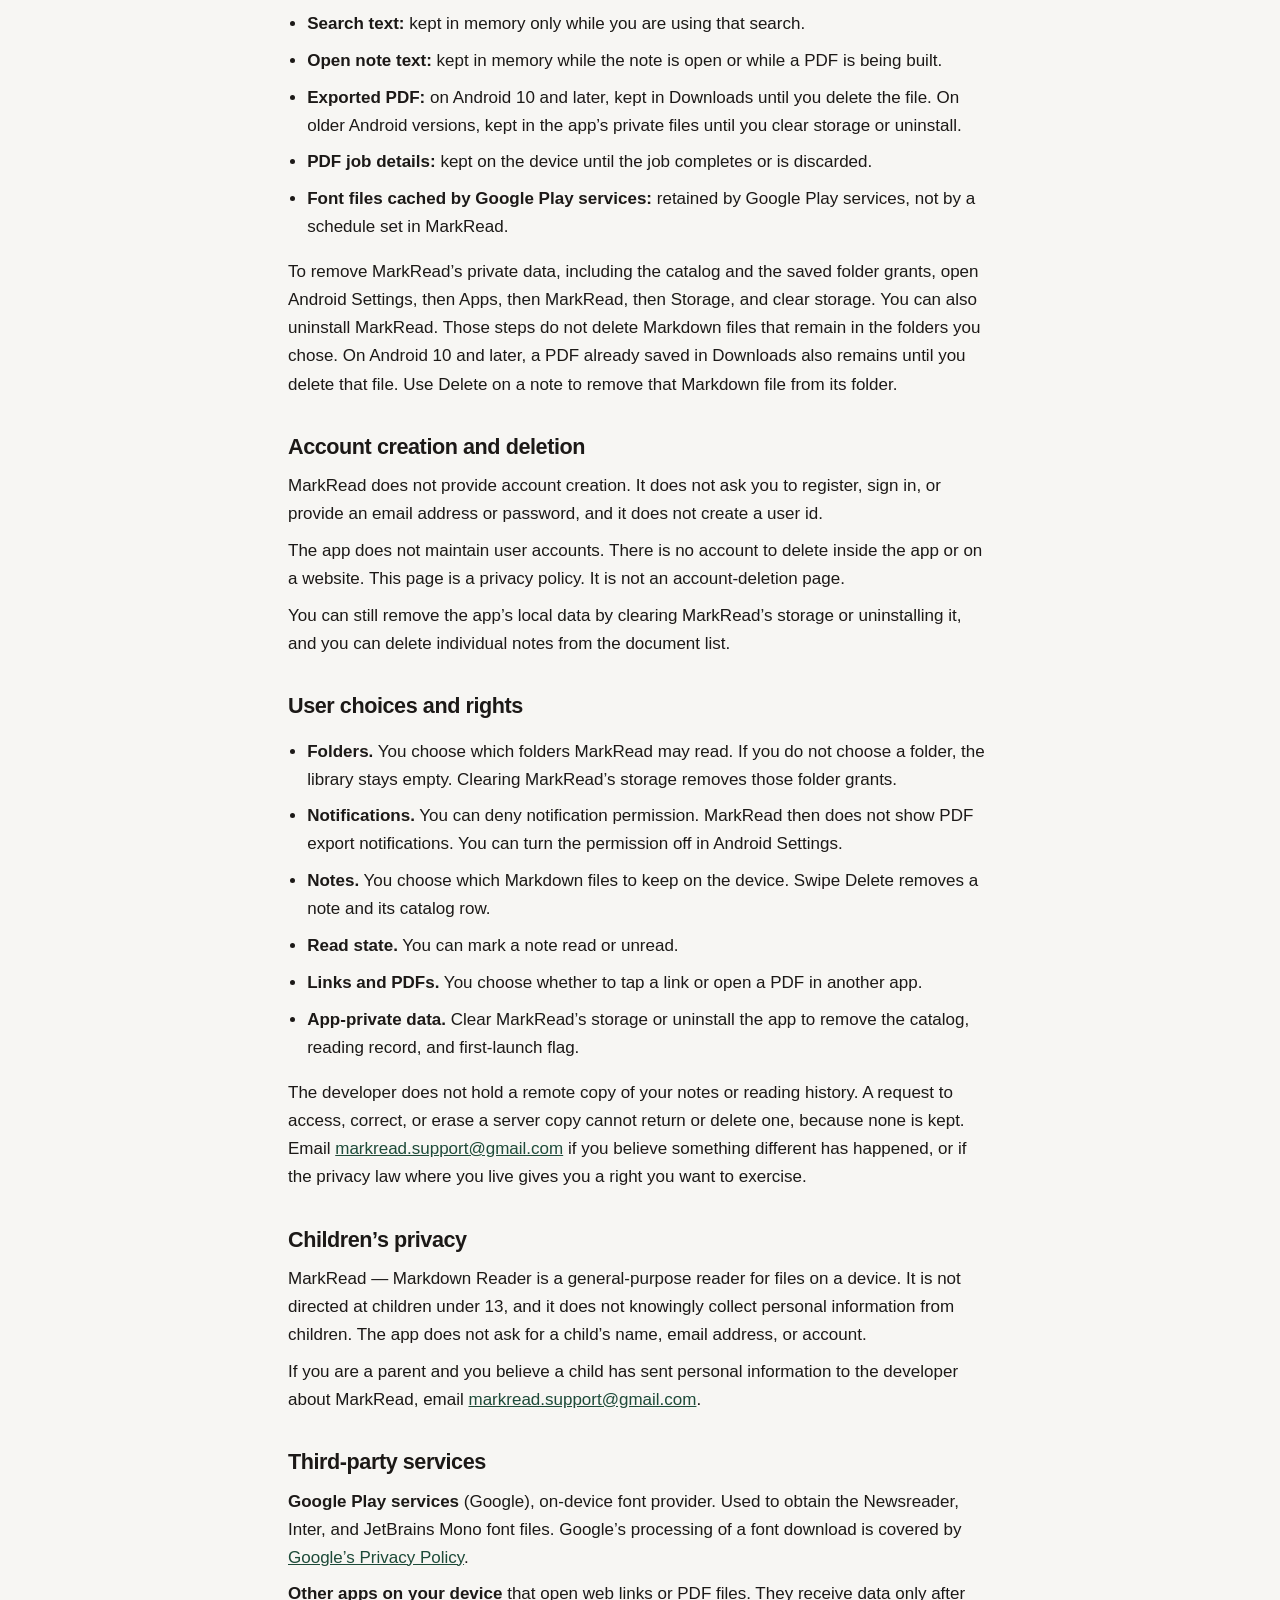
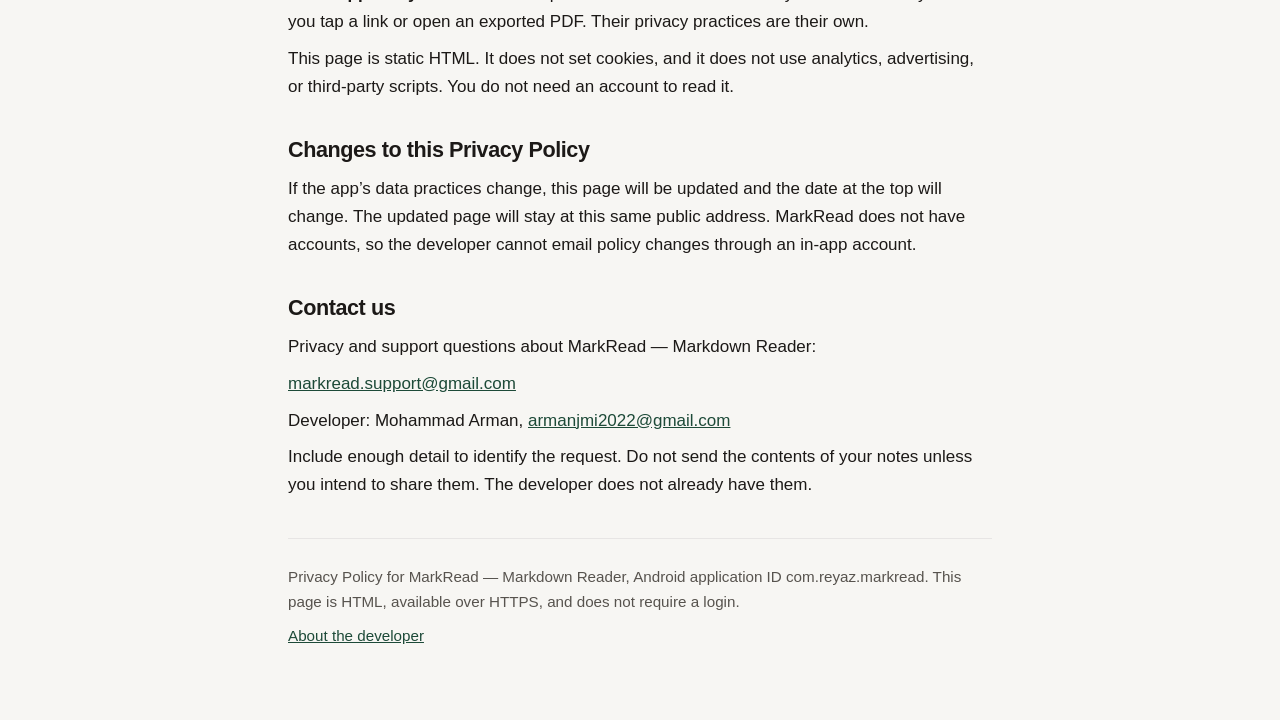
==== commit bd60455f: "Revert "Describe selecting files in Downloads instead of taking the Downloads folder." This reverts " ====
--- a/index.html
+++ b/index.html
@@ -39,7 +39,7 @@
 
     <section id="about">
       <h2>About MarkRead</h2>
-      <p>MarkRead — Markdown Reader is an Android app that lists Markdown notes from folders you choose, and from files you select, and opens them for reading. You can mark a note read or unread, resume an unfinished note, and save a PDF copy of an open note.</p>
+      <p>MarkRead — Markdown Reader is an Android app that lists Markdown notes from folders you choose, and opens them for reading. You can mark a note read or unread, resume an unfinished note, and save a PDF copy of an open note.</p>
       <p>The name shown on the device is <strong>MarkRead</strong>. The Android application ID is <strong>com.reyaz.markread</strong>.</p>
       <p>MarkRead does not create user accounts and does not upload your notes to a server operated by the developer. The library, search, and reading record stay on the device, except for the cases described in this policy: a font-file request handled by Google Play services, and a link or PDF that you choose to open in another app.</p>
     </section>
@@ -86,7 +86,7 @@
         <h3>Storage access used to find those files</h3>
         <dl>
           <dt>What data is involved</dt>
-          <dd>MarkRead does not request All files access and does not scan the whole device. Android does not allow an app to take the Downloads folder itself, so notes in Downloads are selected as individual files. Other notes come from folders you choose with the system folder picker, including a folder inside Downloads. Those file and folder addresses are saved on the device so later launches can open them again.</dd>
+          <dd>MarkRead does not request All files access and does not scan the whole device. It asks you to choose one or more folders with the system folder picker. The addresses of those folders are saved on the device so later launches can open them again.</dd>
           <dt>What the scan covers</dt>
           <dd>Only the folders you grant. Inside each folder, the app looks up to eight directory levels deep for files named <code>.md</code> or <code>.markdown</code>. It skips hidden folders and folders named android, cache, tmp, temp, .thumbnails, and lost.dir. It does not read other file types.</dd>
           <dt>Whether it is collected or leaves the device</dt>
@@ -94,9 +94,9 @@
           <dt>Why it is used</dt>
           <dd>To list, open, and delete Markdown notes inside the folders you selected.</dd>
           <dt>Where it is stored and who receives it</dt>
-          <dd>The granted file and folder addresses are stored in private app preferences named <code>markdown_granted_folders</code>. File details from the scan are stored only in the on-device catalog. No third party receives the scan.</dd>
+          <dd>The granted folder addresses are stored in private app preferences named <code>markdown_granted_folders</code>. File details from the scan are stored only in the on-device catalog. No third party receives the scan.</dd>
           <dt>How long it is retained, and how you can delete it</dt>
-          <dd>The file and folder grants stay until you clear MarkRead’s storage or uninstall the app. You can decline the picker. The catalog created from a scan follows the retention rules for Markdown files above.</dd>
+          <dd>The folder grants stay until you clear MarkRead’s storage or uninstall the app. You can decline the folder picker. The catalog created from a scan follows the retention rules for Markdown files above.</dd>
         </dl>
       </article>
 
@@ -270,7 +270,7 @@
       <ul>
         <li>The catalog and reading record are stored in the private database <code>markdownone.db</code>.</li>
         <li>The first-launch flag is stored in private SharedPreferences named <code>markdown_one_launch</code>.</li>
-        <li>The addresses of files and folders you grant are stored in private SharedPreferences named <code>markdown_granted_folders</code>.</li>
+        <li>The addresses of folders you grant are stored in private SharedPreferences named <code>markdown_granted_folders</code>.</li>
         <li>Search text is kept in memory for the current library screen.</li>
         <li>Note text is read into memory while a note is open or while a PDF is being built. It is not written into the catalog database.</li>
         <li>On Android 10 and later, exported PDFs are stored in Downloads. On older Android versions, they are stored in the app’s private files.</li>
@@ -328,7 +328,7 @@
     <section id="choices">
       <h2>User choices and rights</h2>
       <ul>
-        <li><strong>Files and folders.</strong> You choose Markdown files, including files inside Downloads, and any other folders MarkRead may read. If you do not choose any, the library stays empty. Clearing MarkRead’s storage removes those grants.</li>
+        <li><strong>Folders.</strong> You choose which folders MarkRead may read. If you do not choose a folder, the library stays empty. Clearing MarkRead’s storage removes those folder grants.</li>
         <li><strong>Notifications.</strong> You can deny notification permission. MarkRead then does not show PDF export notifications. You can turn the permission off in Android Settings.</li>
         <li><strong>Notes.</strong> You choose which Markdown files to keep on the device. Swipe Delete removes a note and its catalog row.</li>
         <li><strong>Read state.</strong> You can mark a note read or unread.</li>
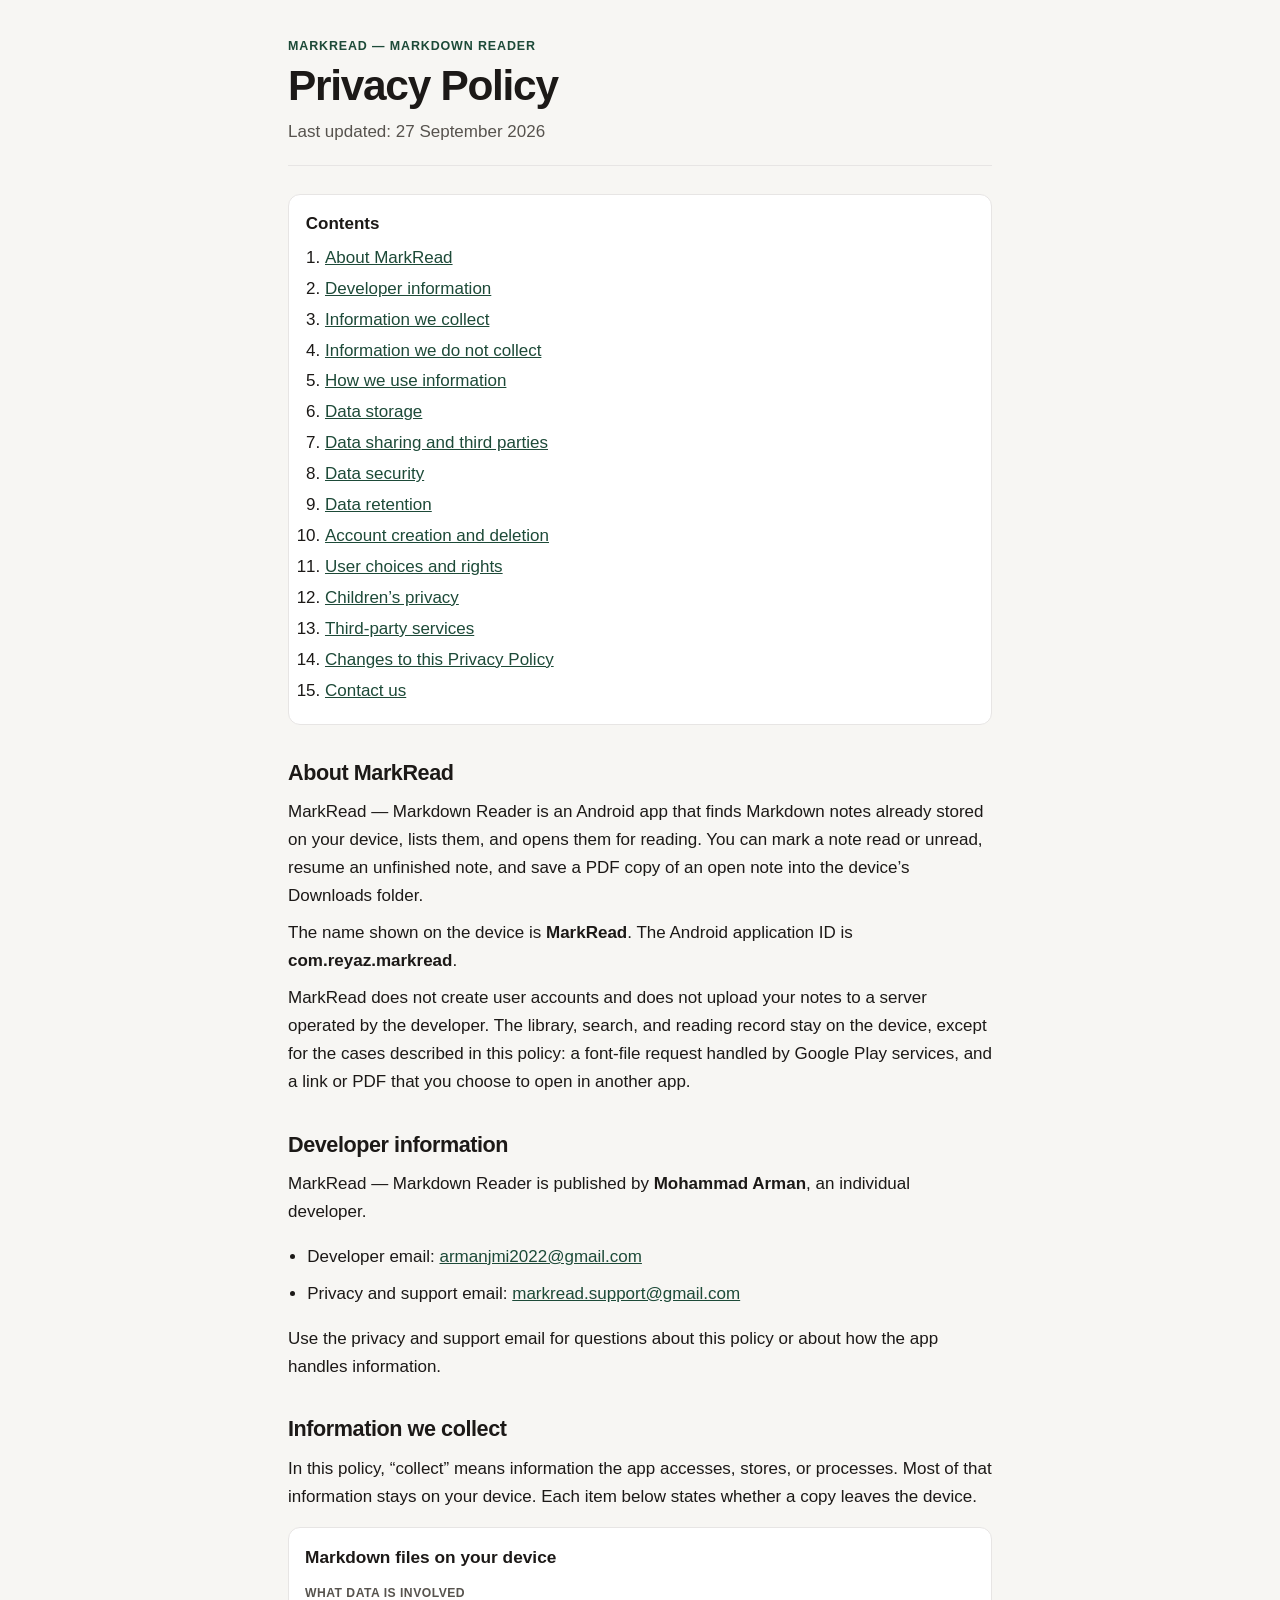
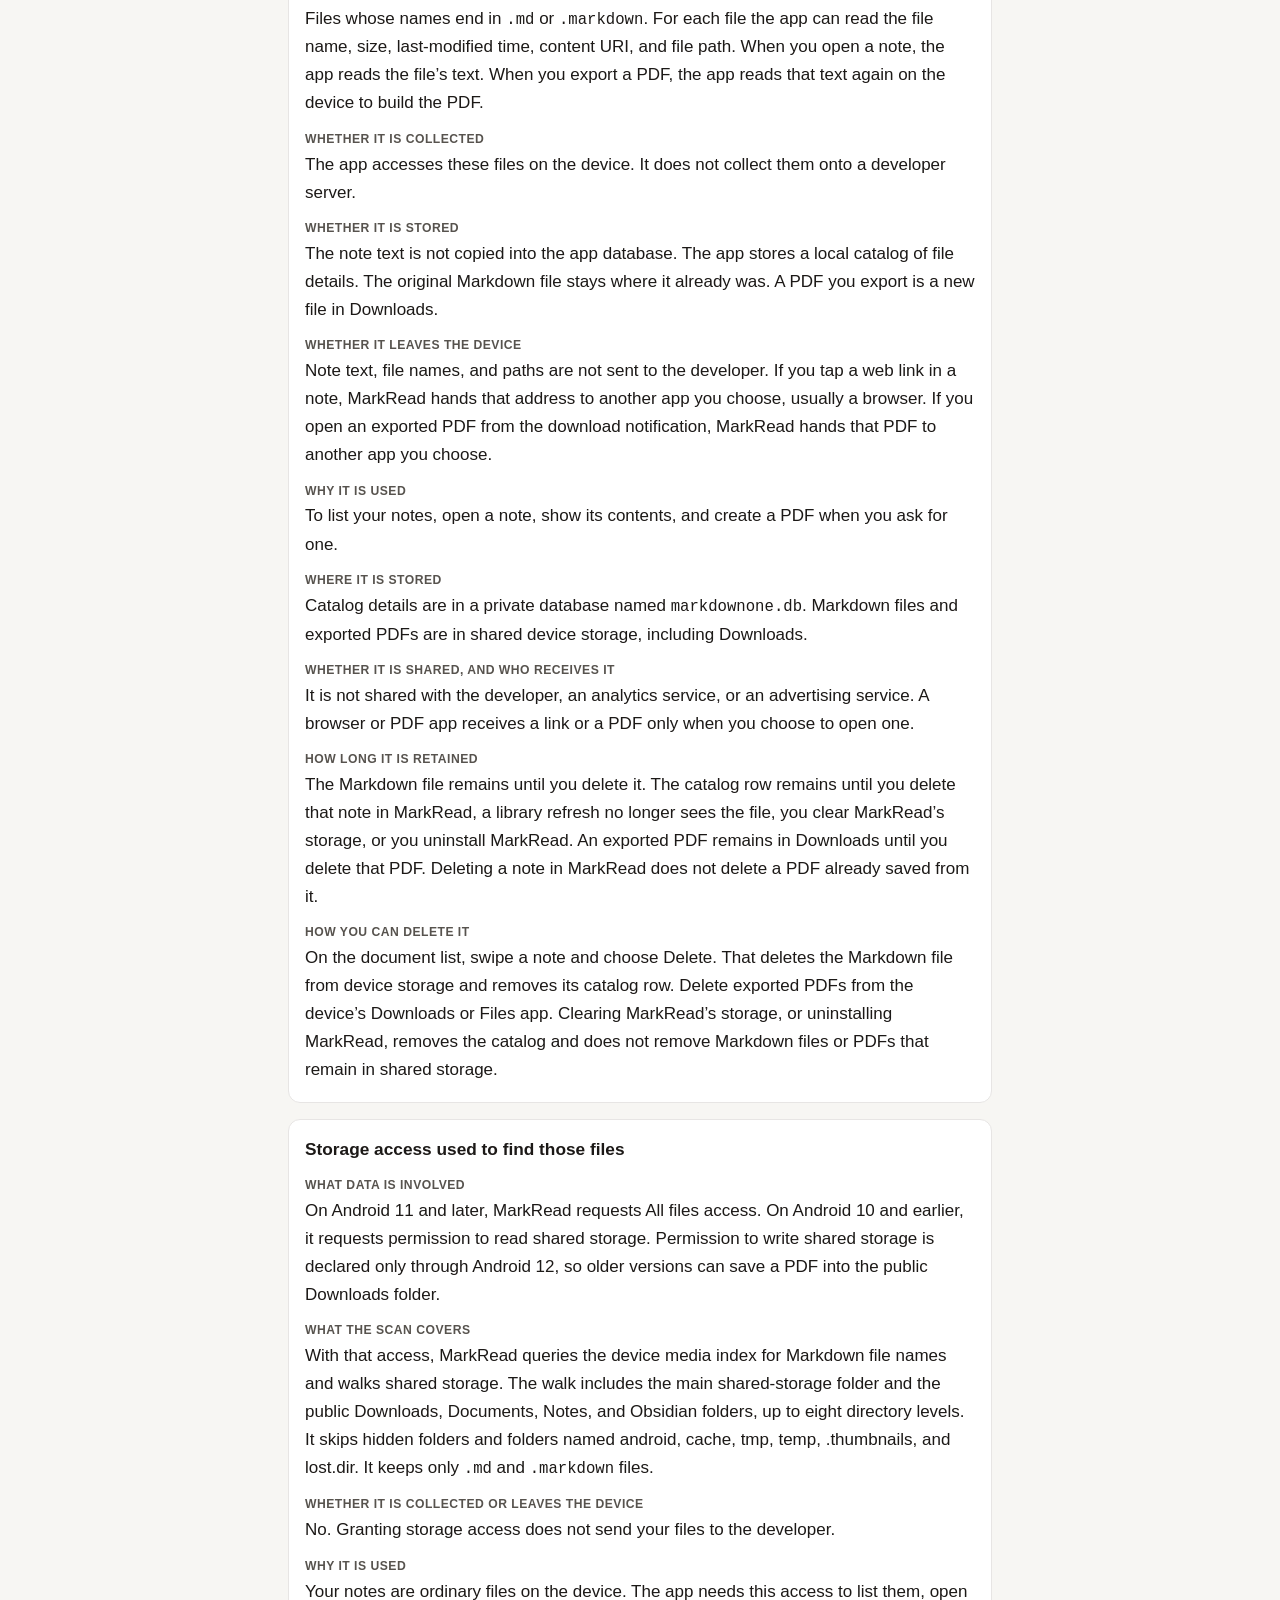
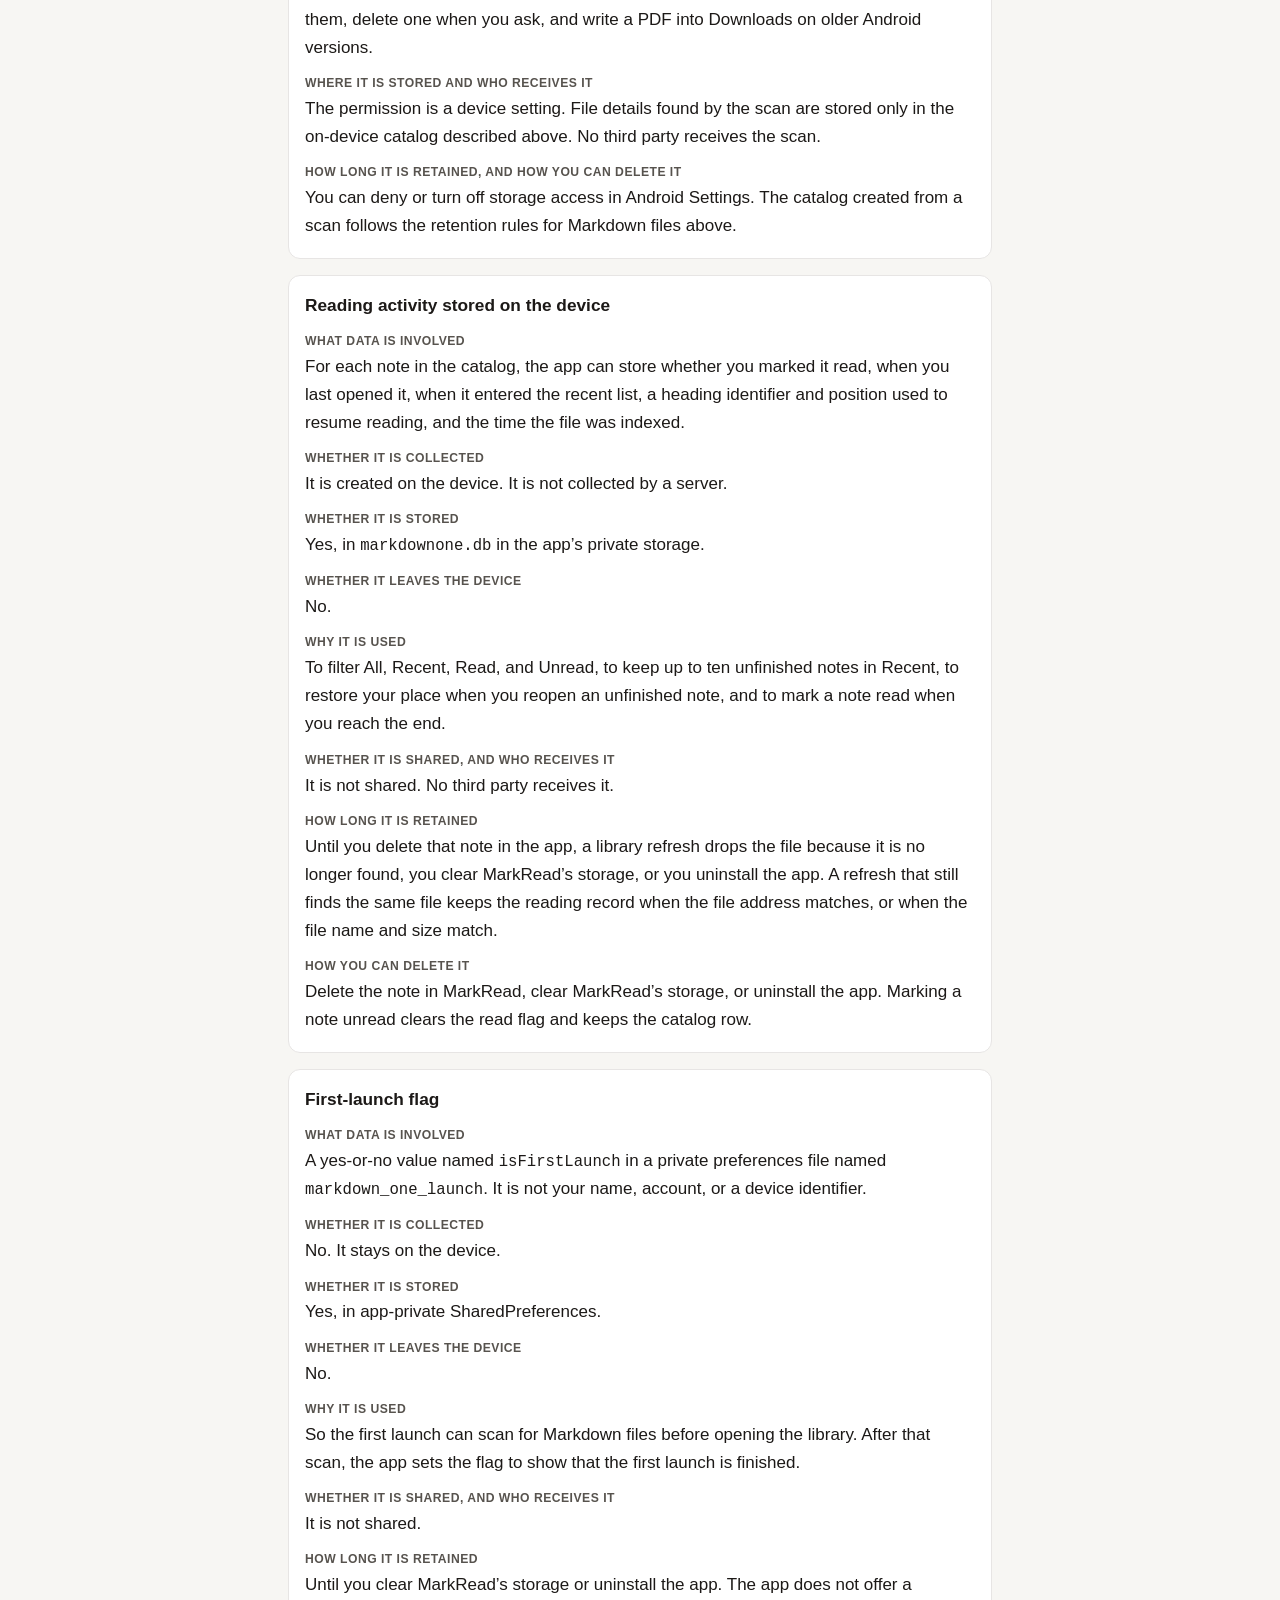
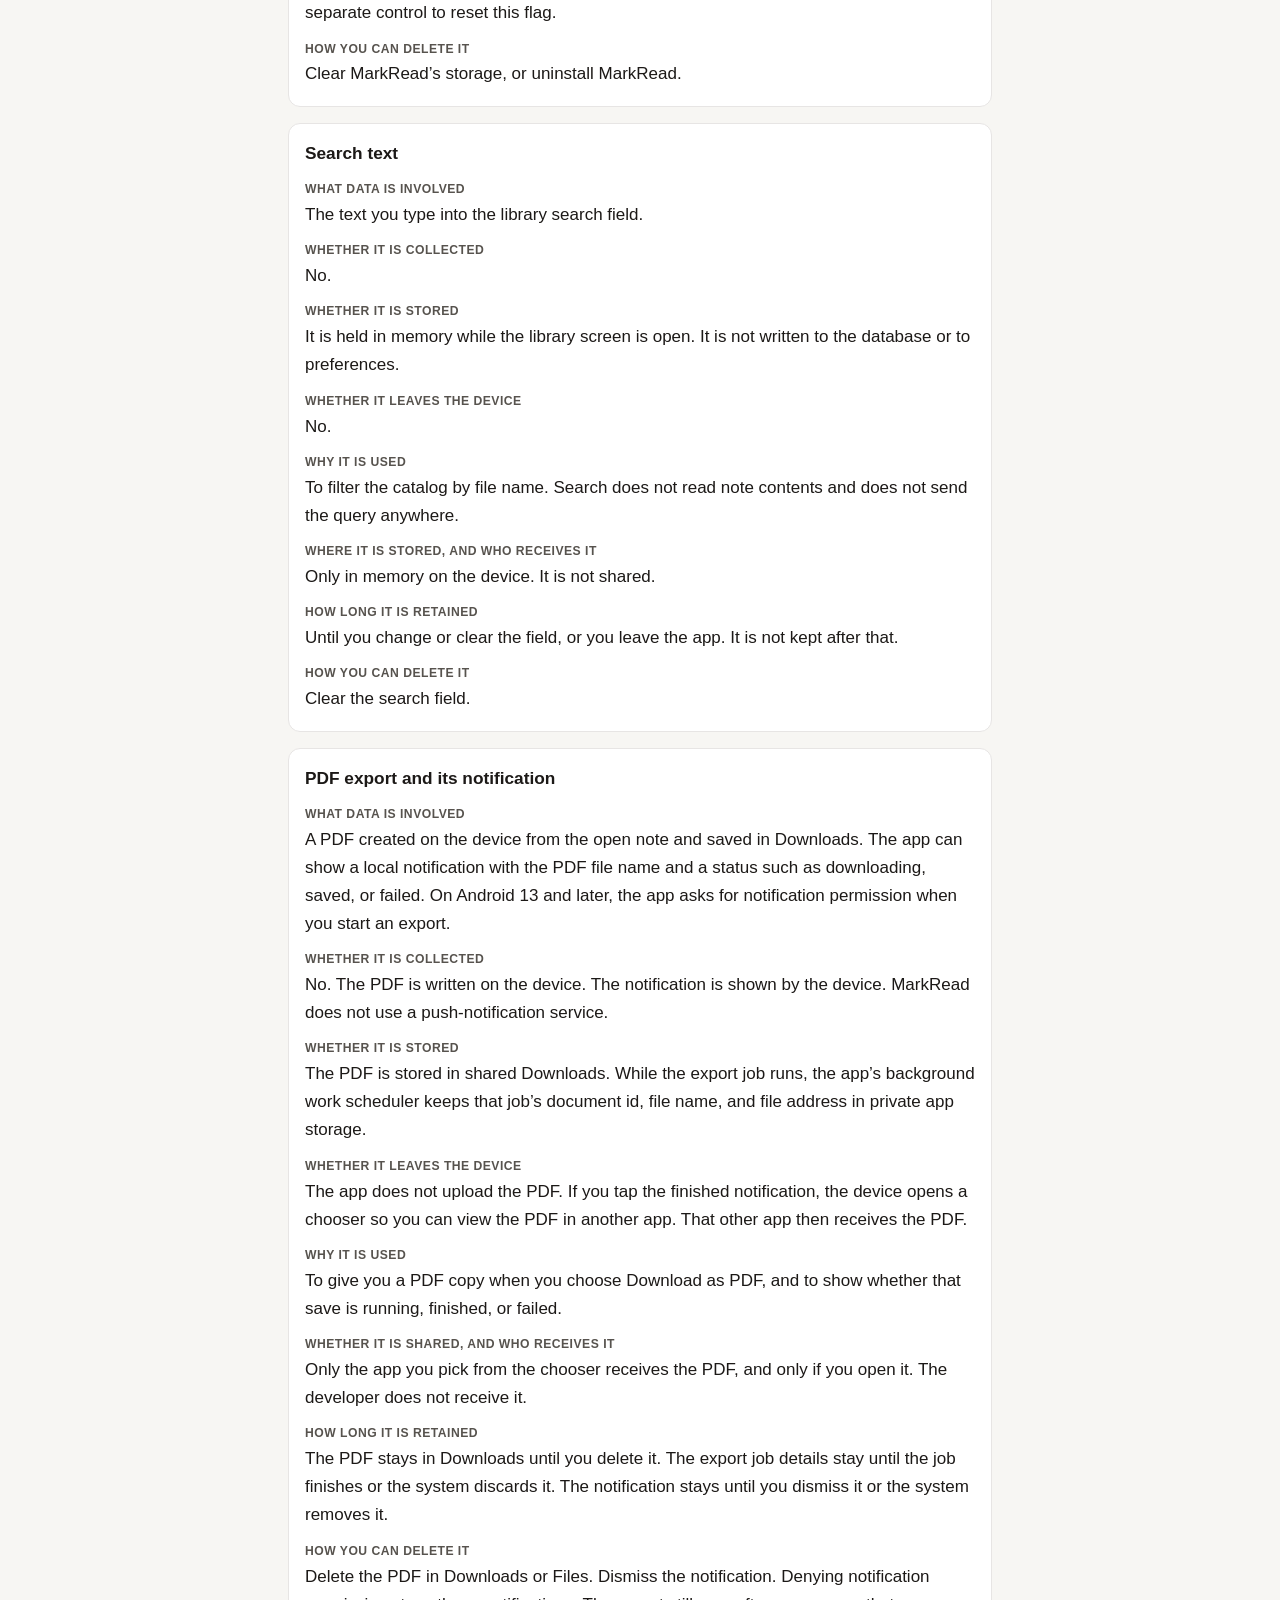
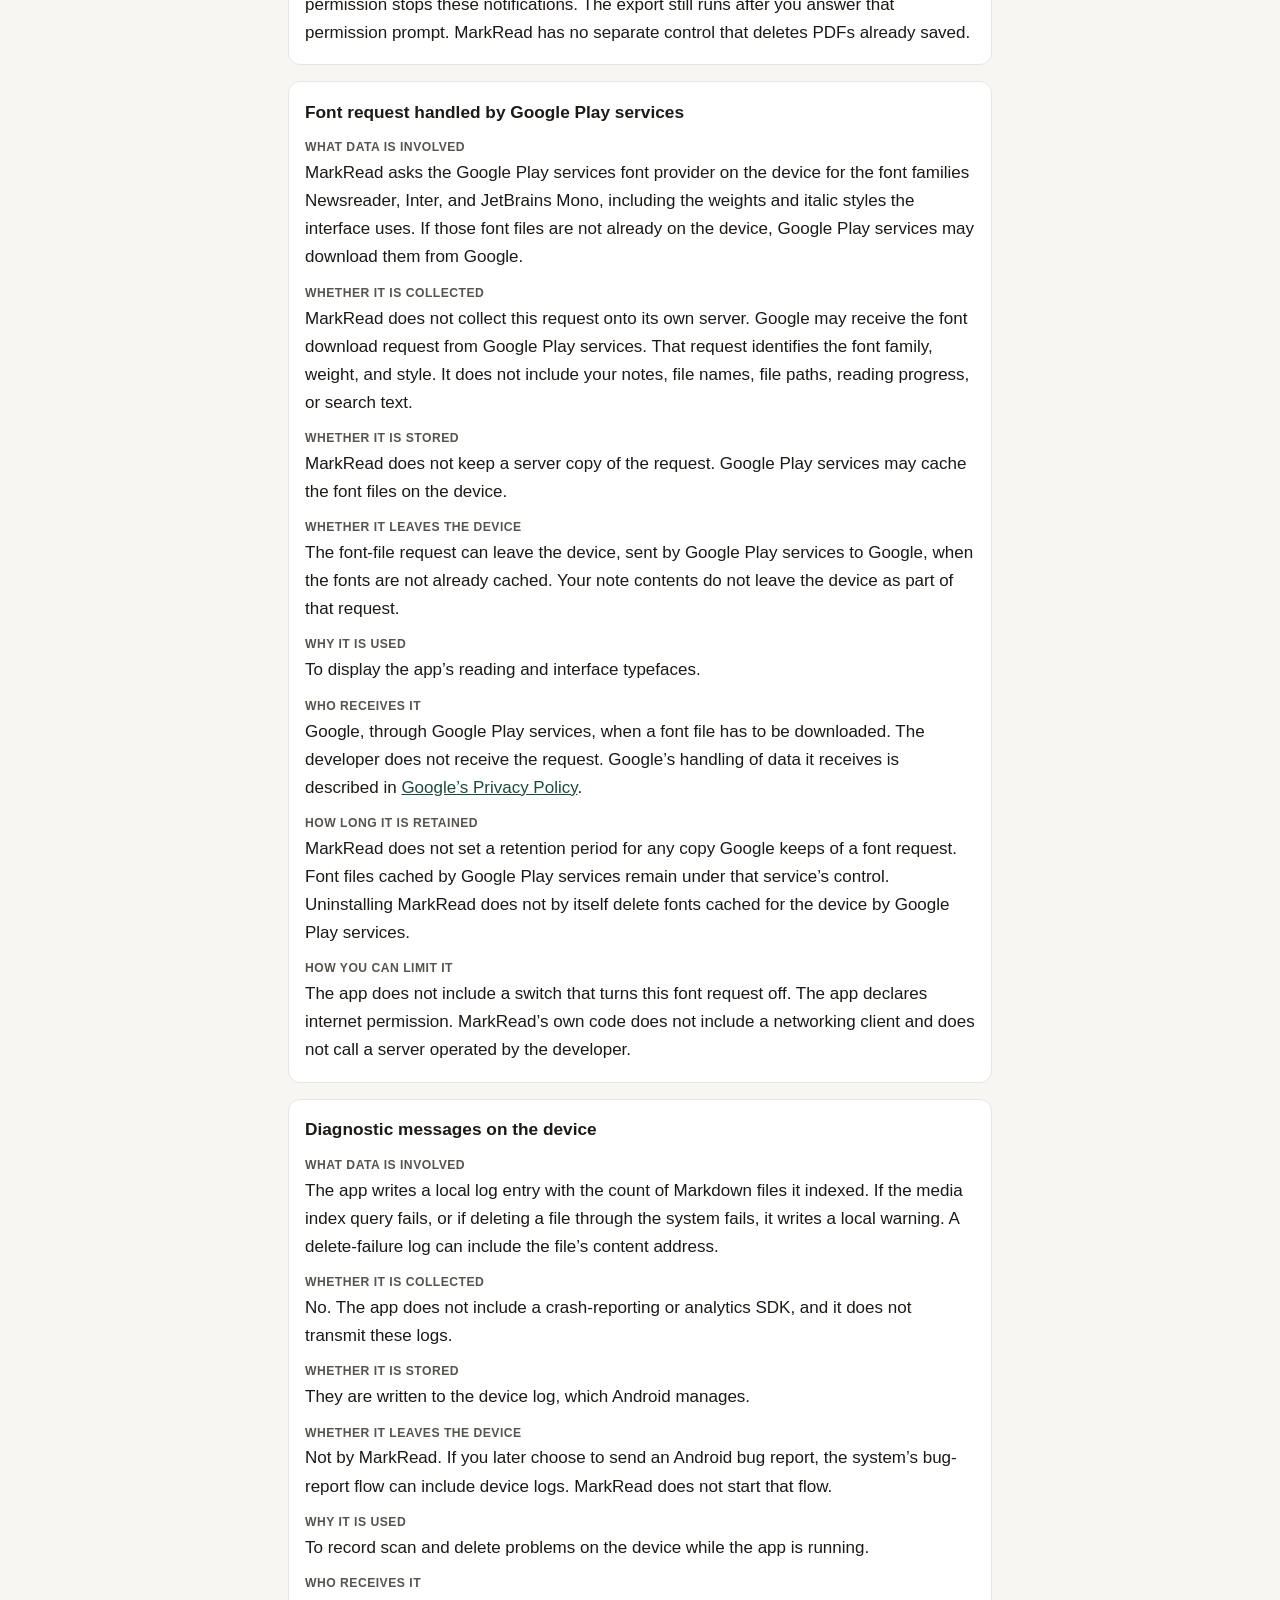
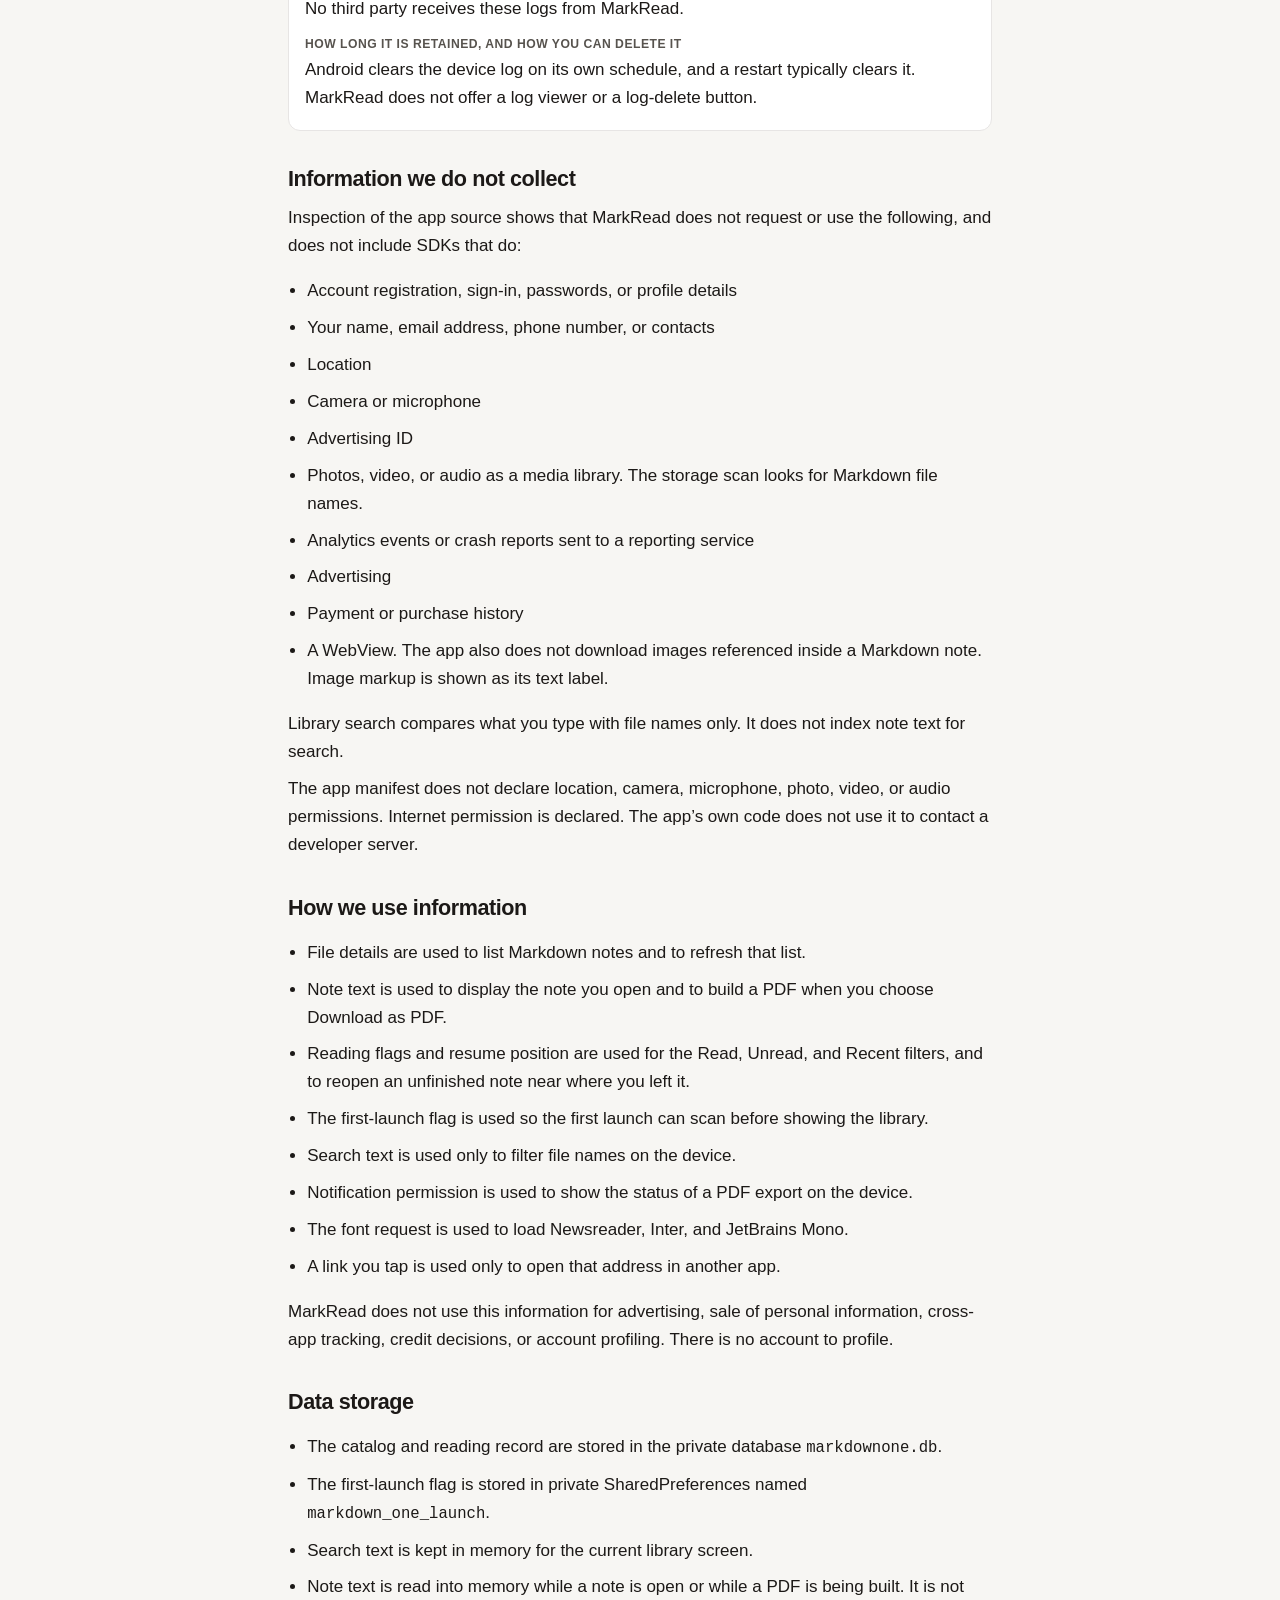
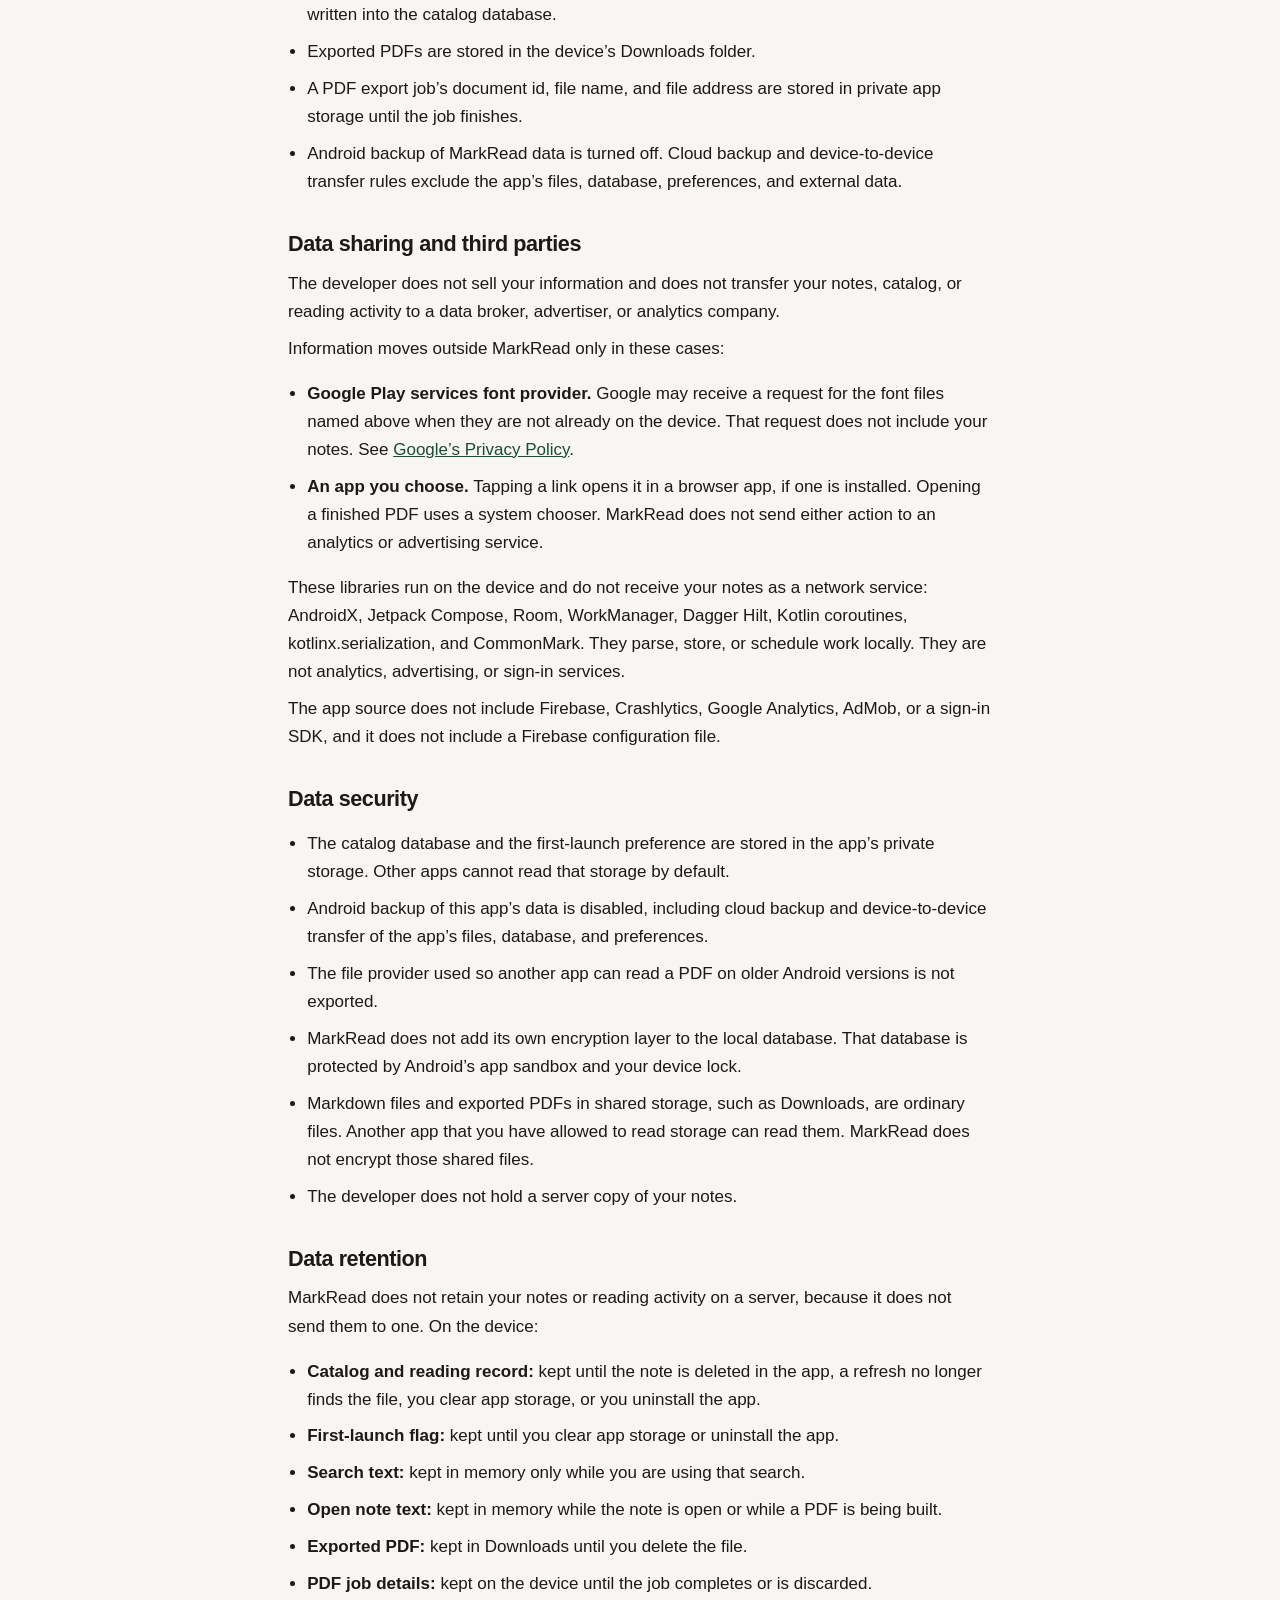
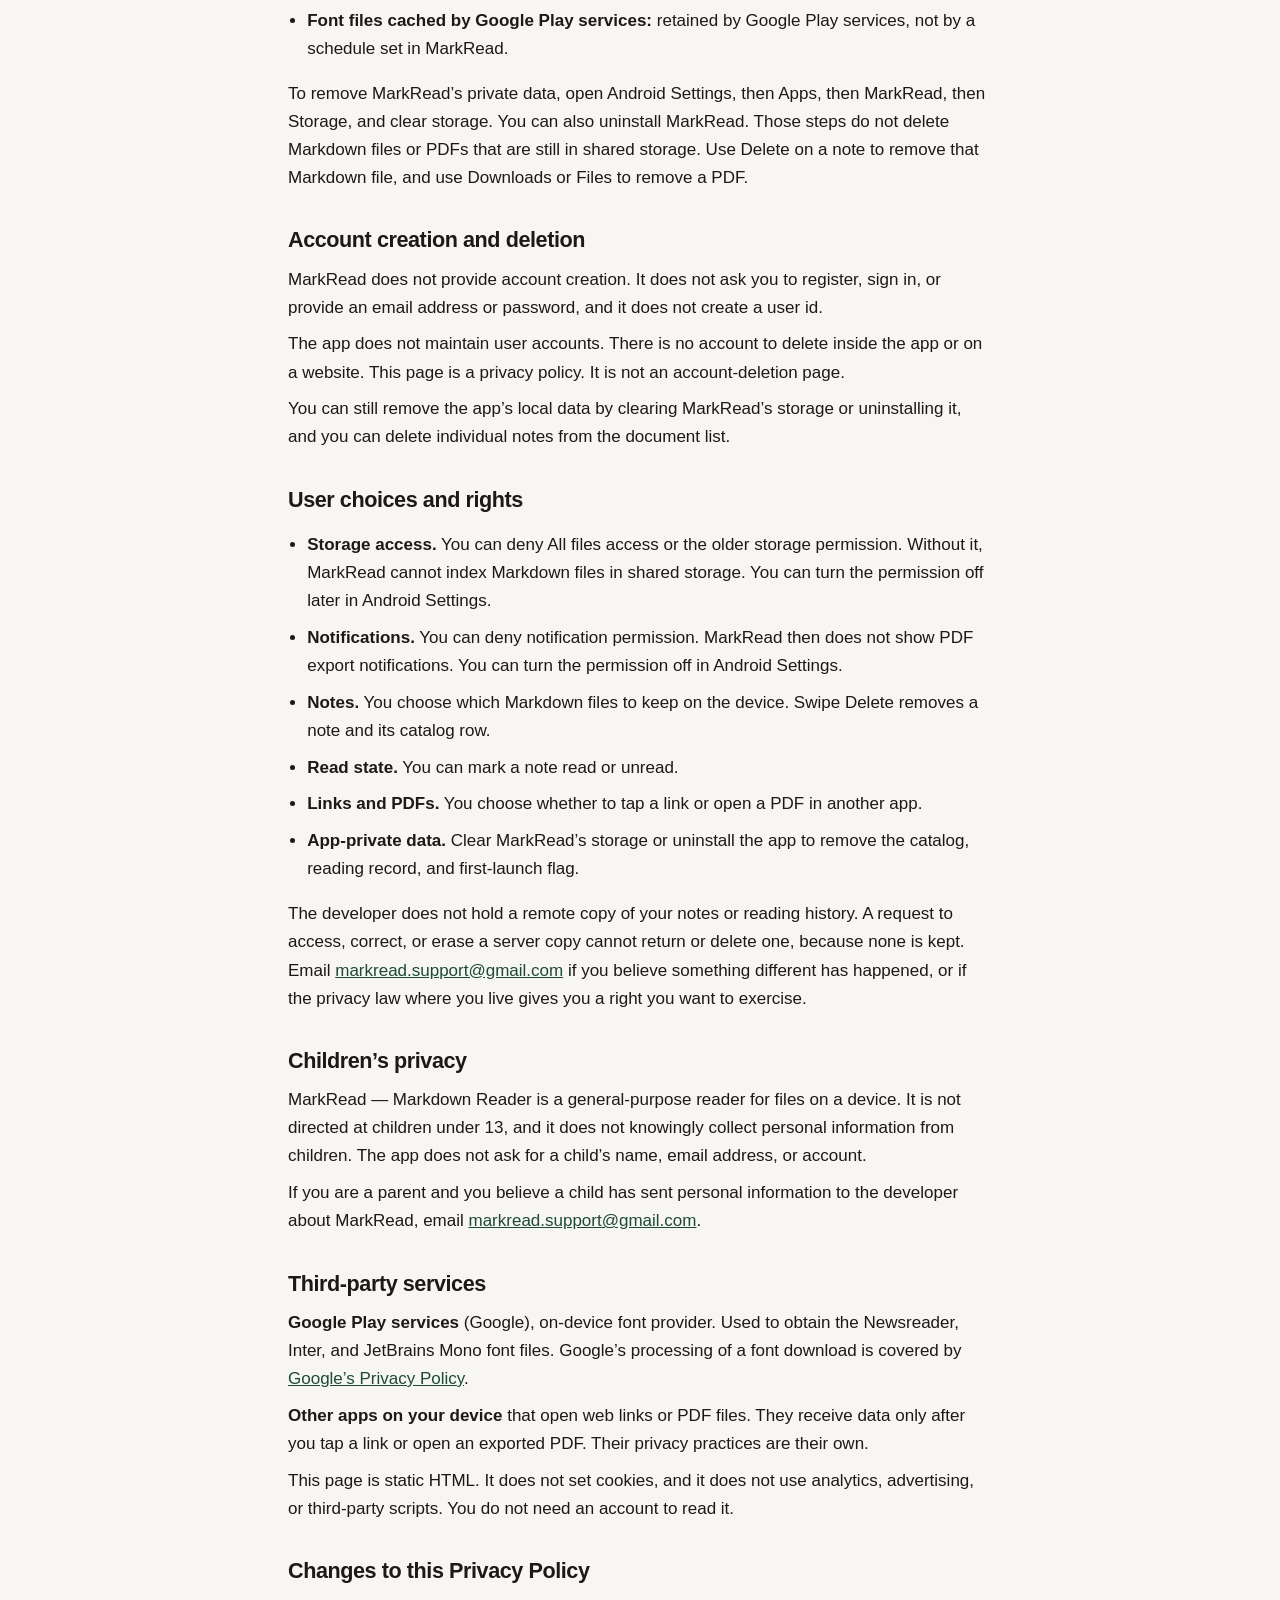
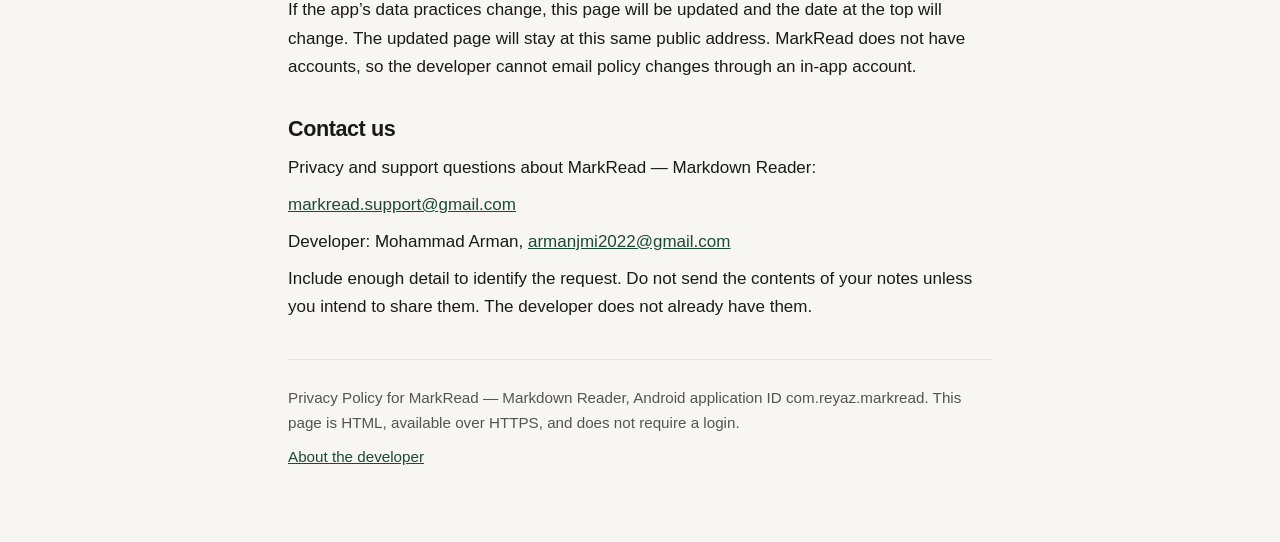
==== commit 7db83ff1: "Revert "Describe folder access instead of all-files storage access." This reverts commit 301edce288e" ====
--- a/index.html
+++ b/index.html
@@ -39,7 +39,7 @@
 
     <section id="about">
       <h2>About MarkRead</h2>
-      <p>MarkRead — Markdown Reader is an Android app that lists Markdown notes from folders you choose, and opens them for reading. You can mark a note read or unread, resume an unfinished note, and save a PDF copy of an open note.</p>
+      <p>MarkRead — Markdown Reader is an Android app that finds Markdown notes already stored on your device, lists them, and opens them for reading. You can mark a note read or unread, resume an unfinished note, and save a PDF copy of an open note into the device’s Downloads folder.</p>
       <p>The name shown on the device is <strong>MarkRead</strong>. The Android application ID is <strong>com.reyaz.markread</strong>.</p>
       <p>MarkRead does not create user accounts and does not upload your notes to a server operated by the developer. The library, search, and reading record stay on the device, except for the cases described in this policy: a font-file request handled by Google Play services, and a link or PDF that you choose to open in another app.</p>
     </section>
@@ -72,7 +72,7 @@
           <dt>Why it is used</dt>
           <dd>To list your notes, open a note, show its contents, and create a PDF when you ask for one.</dd>
           <dt>Where it is stored</dt>
-          <dd>Catalog details are in a private database named <code>markdownone.db</code>. The Markdown file stays in the folder you granted. On Android 10 and later, an exported PDF is written to Downloads. On older Android versions, the PDF is kept in the app’s private files and can be opened from the download notification.</dd>
+          <dd>Catalog details are in a private database named <code>markdownone.db</code>. Markdown files and exported PDFs are in shared device storage, including Downloads.</dd>
           <dt>Whether it is shared, and who receives it</dt>
           <dd>It is not shared with the developer, an analytics service, or an advertising service. A browser or PDF app receives a link or a PDF only when you choose to open one.</dd>
           <dt>How long it is retained</dt>
@@ -86,17 +86,17 @@
         <h3>Storage access used to find those files</h3>
         <dl>
           <dt>What data is involved</dt>
-          <dd>MarkRead does not request All files access and does not scan the whole device. It asks you to choose one or more folders with the system folder picker. The addresses of those folders are saved on the device so later launches can open them again.</dd>
+          <dd>On Android 11 and later, MarkRead requests All files access. On Android 10 and earlier, it requests permission to read shared storage. Permission to write shared storage is declared only through Android 12, so older versions can save a PDF into the public Downloads folder.</dd>
           <dt>What the scan covers</dt>
-          <dd>Only the folders you grant. Inside each folder, the app looks up to eight directory levels deep for files named <code>.md</code> or <code>.markdown</code>. It skips hidden folders and folders named android, cache, tmp, temp, .thumbnails, and lost.dir. It does not read other file types.</dd>
+          <dd>With that access, MarkRead queries the device media index for Markdown file names and walks shared storage. The walk includes the main shared-storage folder and the public Downloads, Documents, Notes, and Obsidian folders, up to eight directory levels. It skips hidden folders and folders named android, cache, tmp, temp, .thumbnails, and lost.dir. It keeps only <code>.md</code> and <code>.markdown</code> files.</dd>
           <dt>Whether it is collected or leaves the device</dt>
-          <dd>No. Choosing a folder does not send your files to the developer.</dd>
-          <dt>Why it is used</dt>
-          <dd>To list, open, and delete Markdown notes inside the folders you selected.</dd>
+          <dd>No. Granting storage access does not send your files to the developer.</dd>
+          <dt>Why it is used</dt>
+          <dd>Your notes are ordinary files on the device. The app needs this access to list them, open them, delete one when you ask, and write a PDF into Downloads on older Android versions.</dd>
           <dt>Where it is stored and who receives it</dt>
-          <dd>The granted folder addresses are stored in private app preferences named <code>markdown_granted_folders</code>. File details from the scan are stored only in the on-device catalog. No third party receives the scan.</dd>
+          <dd>The permission is a device setting. File details found by the scan are stored only in the on-device catalog described above. No third party receives the scan.</dd>
           <dt>How long it is retained, and how you can delete it</dt>
-          <dd>The folder grants stay until you clear MarkRead’s storage or uninstall the app. You can decline the folder picker. The catalog created from a scan follows the retention rules for Markdown files above.</dd>
+          <dd>You can deny or turn off storage access in Android Settings. The catalog created from a scan follows the retention rules for Markdown files above.</dd>
         </dl>
       </article>
 
@@ -174,7 +174,7 @@
           <dt>Whether it is collected</dt>
           <dd>No. The PDF is written on the device. The notification is shown by the device. MarkRead does not use a push-notification service.</dd>
           <dt>Whether it is stored</dt>
-          <dd>On Android 10 and later, the PDF is stored in Downloads. On older Android versions, it is stored in the app’s private files. While the export job runs, the app’s background work scheduler keeps that job’s document id, file name, and file address in private app storage.</dd>
+          <dd>The PDF is stored in shared Downloads. While the export job runs, the app’s background work scheduler keeps that job’s document id, file name, and file address in private app storage.</dd>
           <dt>Whether it leaves the device</dt>
           <dd>The app does not upload the PDF. If you tap the finished notification, the device opens a chooser so you can view the PDF in another app. That other app then receives the PDF.</dd>
           <dt>Why it is used</dt>
@@ -182,9 +182,9 @@
           <dt>Whether it is shared, and who receives it</dt>
           <dd>Only the app you pick from the chooser receives the PDF, and only if you open it. The developer does not receive it.</dd>
           <dt>How long it is retained</dt>
-          <dd>On Android 10 and later, the PDF stays in Downloads until you delete it. On older Android versions, it stays until you clear MarkRead’s storage or uninstall the app. The export job details stay until the job finishes or the system discards it. The notification stays until you dismiss it or the system removes it.</dd>
-          <dt>How you can delete it</dt>
-          <dd>On Android 10 and later, delete the PDF in Downloads or Files. On older Android versions, clear MarkRead’s storage or uninstall the app. Dismiss the notification. Denying notification permission stops these notifications. The export still runs after you answer that permission prompt. MarkRead has no separate control that deletes a PDF already saved to Downloads.</dd>
+          <dd>The PDF stays in Downloads until you delete it. The export job details stay until the job finishes or the system discards it. The notification stays until you dismiss it or the system removes it.</dd>
+          <dt>How you can delete it</dt>
+          <dd>Delete the PDF in Downloads or Files. Dismiss the notification. Denying notification permission stops these notifications. The export still runs after you answer that permission prompt. MarkRead has no separate control that deletes PDFs already saved.</dd>
         </dl>
       </article>
 
@@ -214,7 +214,7 @@
         <h3>Diagnostic messages on the device</h3>
         <dl>
           <dt>What data is involved</dt>
-          <dd>The app writes a local log entry with the count of Markdown files it indexed. If a folder scan fails, or if deleting a file through the system fails, it writes a local warning. A delete-failure log can include the file’s content address.</dd>
+          <dd>The app writes a local log entry with the count of Markdown files it indexed. If the media index query fails, or if deleting a file through the system fails, it writes a local warning. A delete-failure log can include the file’s content address.</dd>
           <dt>Whether it is collected</dt>
           <dd>No. The app does not include a crash-reporting or analytics SDK, and it does not transmit these logs.</dd>
           <dt>Whether it is stored</dt>
@@ -247,7 +247,7 @@
         <li>A WebView. The app also does not download images referenced inside a Markdown note. Image markup is shown as its text label.</li>
       </ul>
       <p>Library search compares what you type with file names only. It does not index note text for search.</p>
-      <p>The app manifest does not declare All files access, broad storage access, location, camera, microphone, photo, video, or audio permissions. Internet permission is declared. The app’s own code does not use it to contact a developer server.</p>
+      <p>The app manifest does not declare location, camera, microphone, photo, video, or audio permissions. Internet permission is declared. The app’s own code does not use it to contact a developer server.</p>
     </section>
 
     <section id="use">
@@ -270,10 +270,9 @@
       <ul>
         <li>The catalog and reading record are stored in the private database <code>markdownone.db</code>.</li>
         <li>The first-launch flag is stored in private SharedPreferences named <code>markdown_one_launch</code>.</li>
-        <li>The addresses of folders you grant are stored in private SharedPreferences named <code>markdown_granted_folders</code>.</li>
         <li>Search text is kept in memory for the current library screen.</li>
         <li>Note text is read into memory while a note is open or while a PDF is being built. It is not written into the catalog database.</li>
-        <li>On Android 10 and later, exported PDFs are stored in Downloads. On older Android versions, they are stored in the app’s private files.</li>
+        <li>Exported PDFs are stored in the device’s Downloads folder.</li>
         <li>A PDF export job’s document id, file name, and file address are stored in private app storage until the job finishes.</li>
         <li>Android backup of MarkRead data is turned off. Cloud backup and device-to-device transfer rules exclude the app’s files, database, preferences, and external data.</li>
       </ul>
@@ -311,11 +310,11 @@
         <li><strong>First-launch flag:</strong> kept until you clear app storage or uninstall the app.</li>
         <li><strong>Search text:</strong> kept in memory only while you are using that search.</li>
         <li><strong>Open note text:</strong> kept in memory while the note is open or while a PDF is being built.</li>
-        <li><strong>Exported PDF:</strong> on Android 10 and later, kept in Downloads until you delete the file. On older Android versions, kept in the app’s private files until you clear storage or uninstall.</li>
+        <li><strong>Exported PDF:</strong> kept in Downloads until you delete the file.</li>
         <li><strong>PDF job details:</strong> kept on the device until the job completes or is discarded.</li>
         <li><strong>Font files cached by Google Play services:</strong> retained by Google Play services, not by a schedule set in MarkRead.</li>
       </ul>
-      <p>To remove MarkRead’s private data, including the catalog and the saved folder grants, open Android Settings, then Apps, then MarkRead, then Storage, and clear storage. You can also uninstall MarkRead. Those steps do not delete Markdown files that remain in the folders you chose. On Android 10 and later, a PDF already saved in Downloads also remains until you delete that file. Use Delete on a note to remove that Markdown file from its folder.</p>
+      <p>To remove MarkRead’s private data, open Android Settings, then Apps, then MarkRead, then Storage, and clear storage. You can also uninstall MarkRead. Those steps do not delete Markdown files or PDFs that are still in shared storage. Use Delete on a note to remove that Markdown file, and use Downloads or Files to remove a PDF.</p>
     </section>
 
     <section id="accounts">
@@ -328,7 +327,7 @@
     <section id="choices">
       <h2>User choices and rights</h2>
       <ul>
-        <li><strong>Folders.</strong> You choose which folders MarkRead may read. If you do not choose a folder, the library stays empty. Clearing MarkRead’s storage removes those folder grants.</li>
+        <li><strong>Storage access.</strong> You can deny All files access or the older storage permission. Without it, MarkRead cannot index Markdown files in shared storage. You can turn the permission off later in Android Settings.</li>
         <li><strong>Notifications.</strong> You can deny notification permission. MarkRead then does not show PDF export notifications. You can turn the permission off in Android Settings.</li>
         <li><strong>Notes.</strong> You choose which Markdown files to keep on the device. Swipe Delete removes a note and its catalog row.</li>
         <li><strong>Read state.</strong> You can mark a note read or unread.</li>
